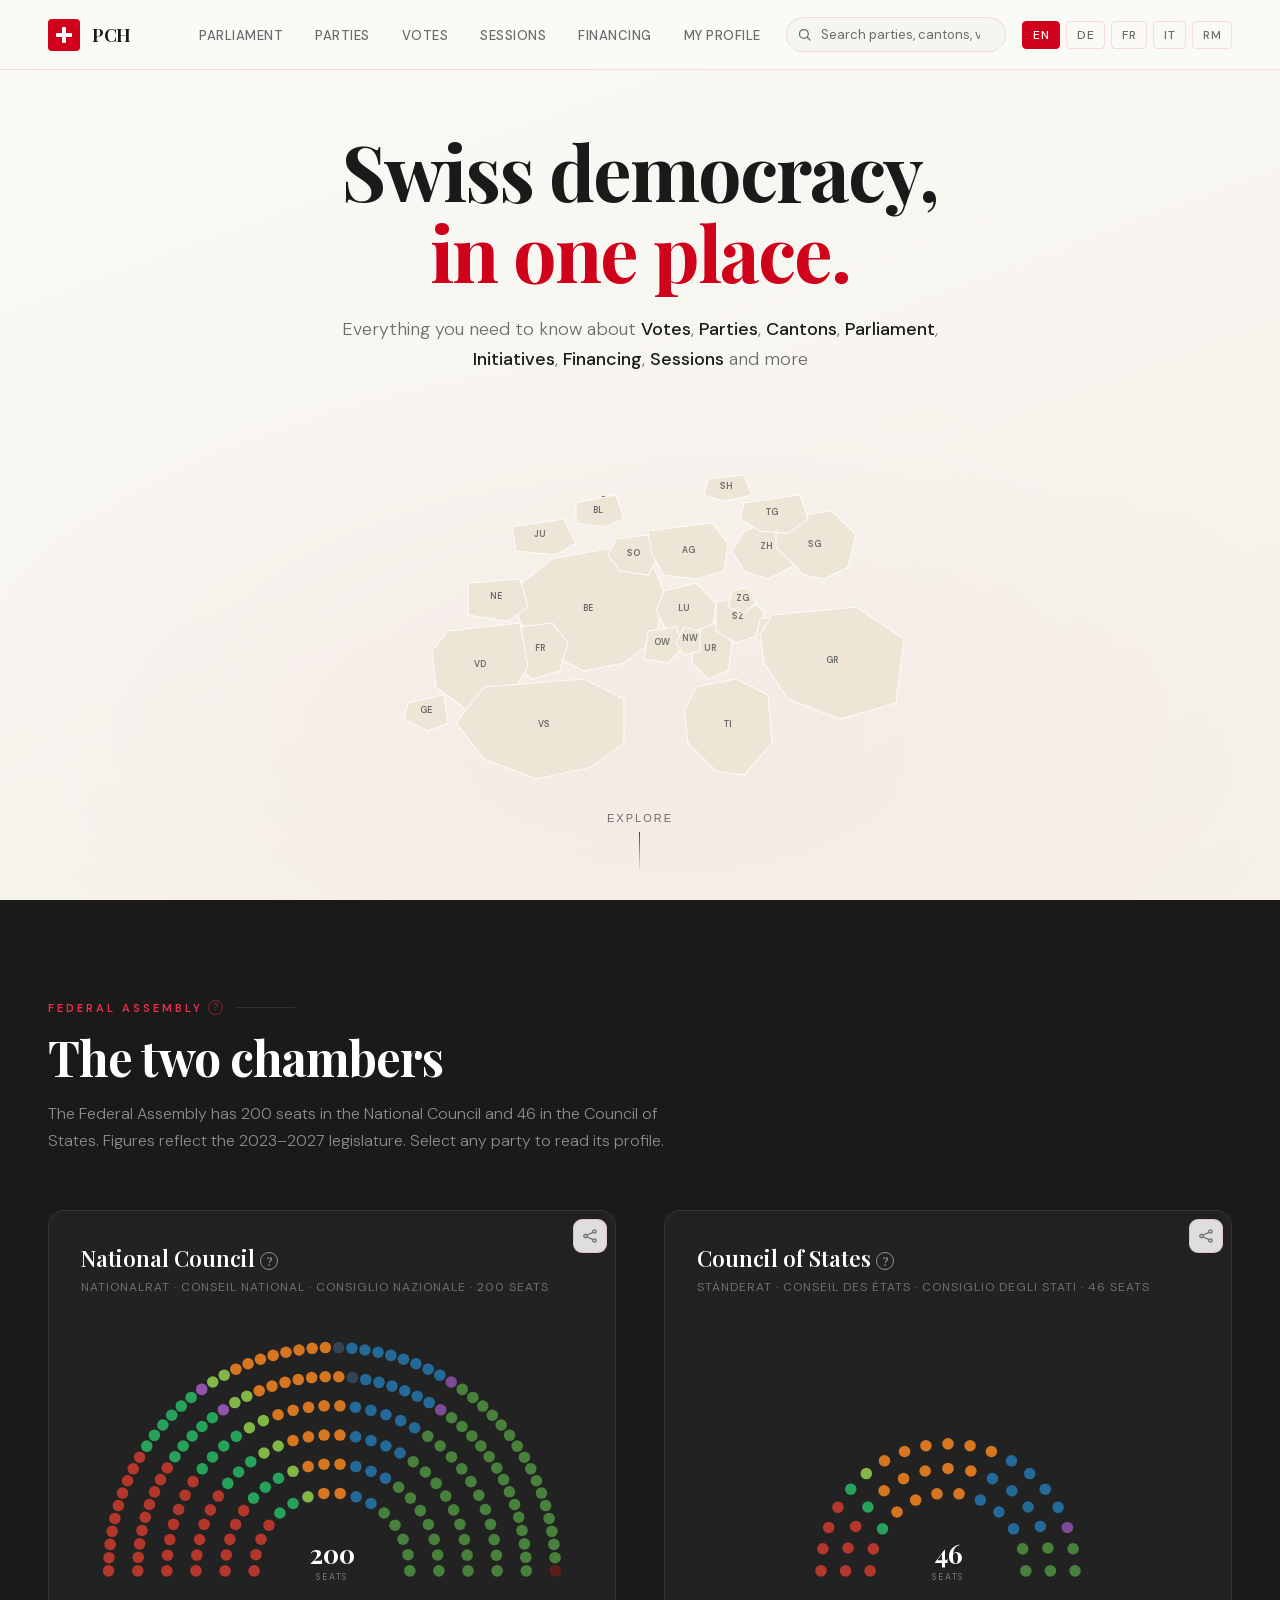
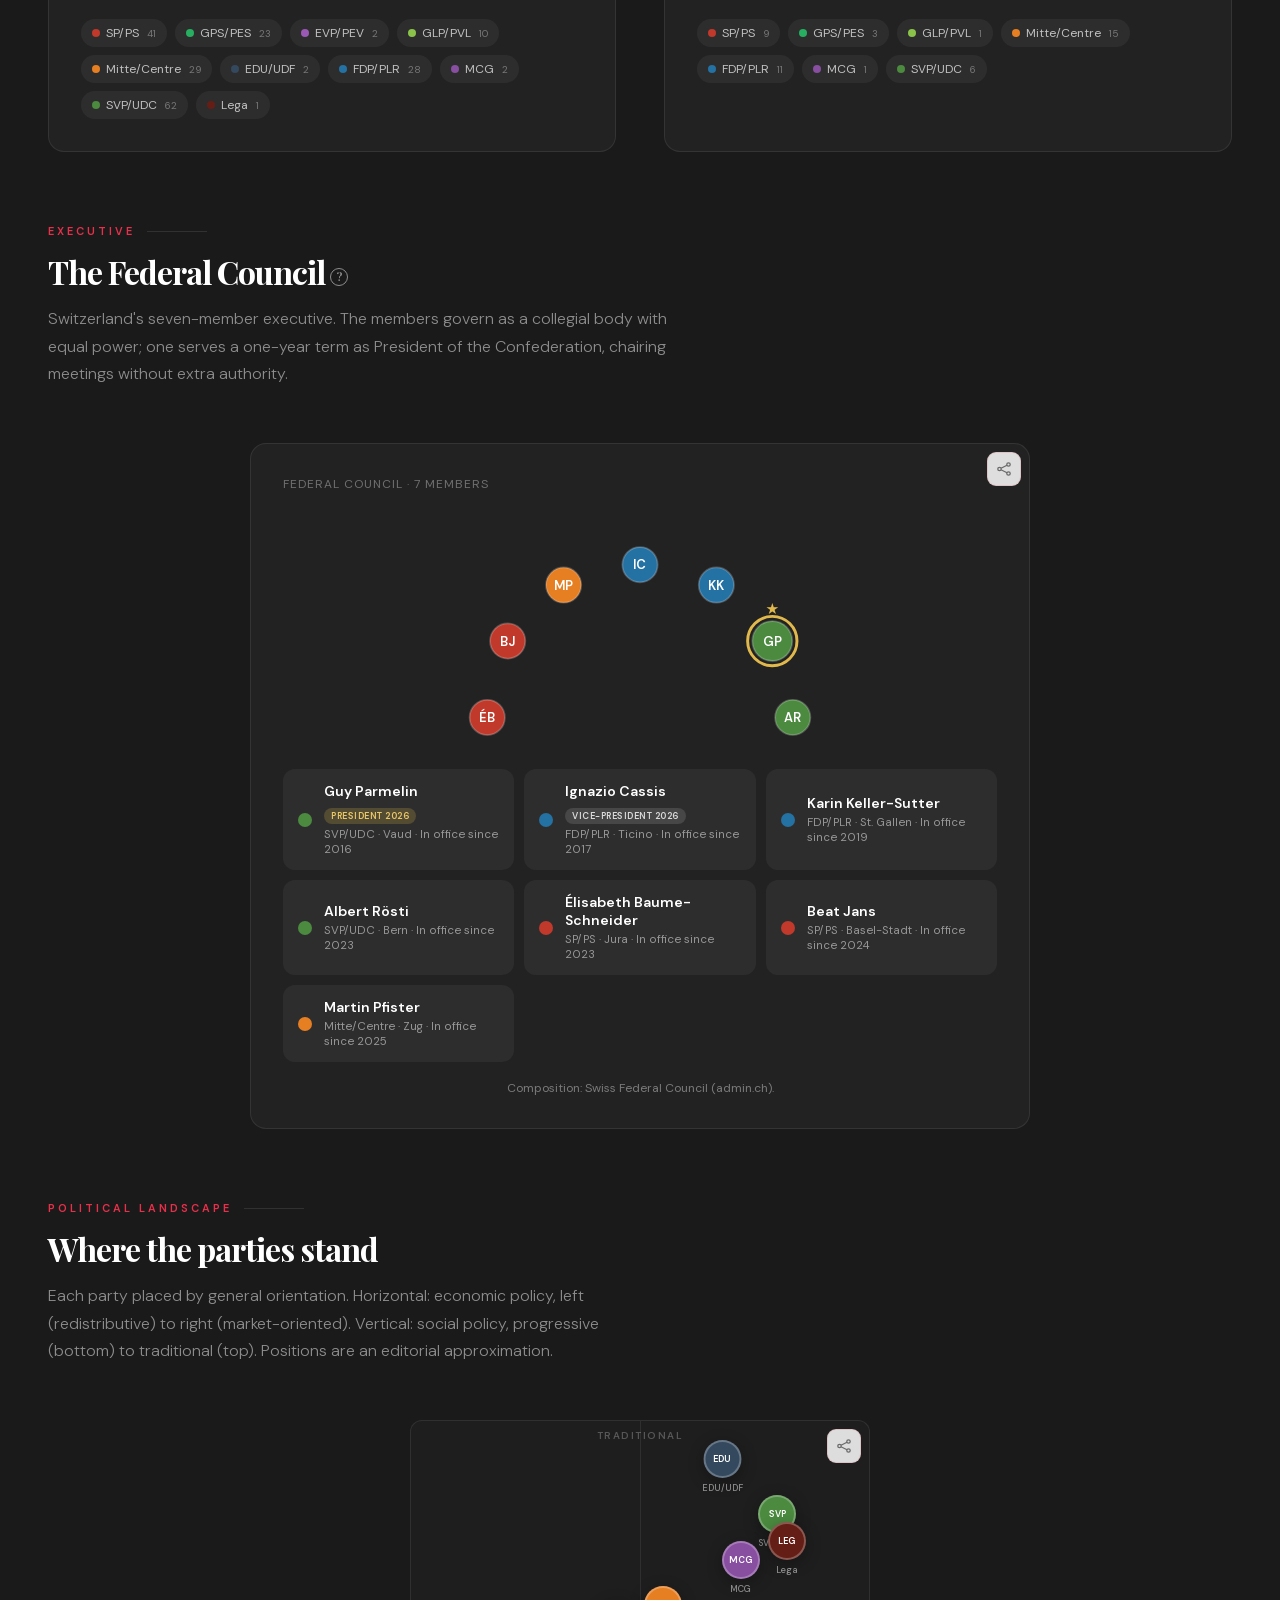
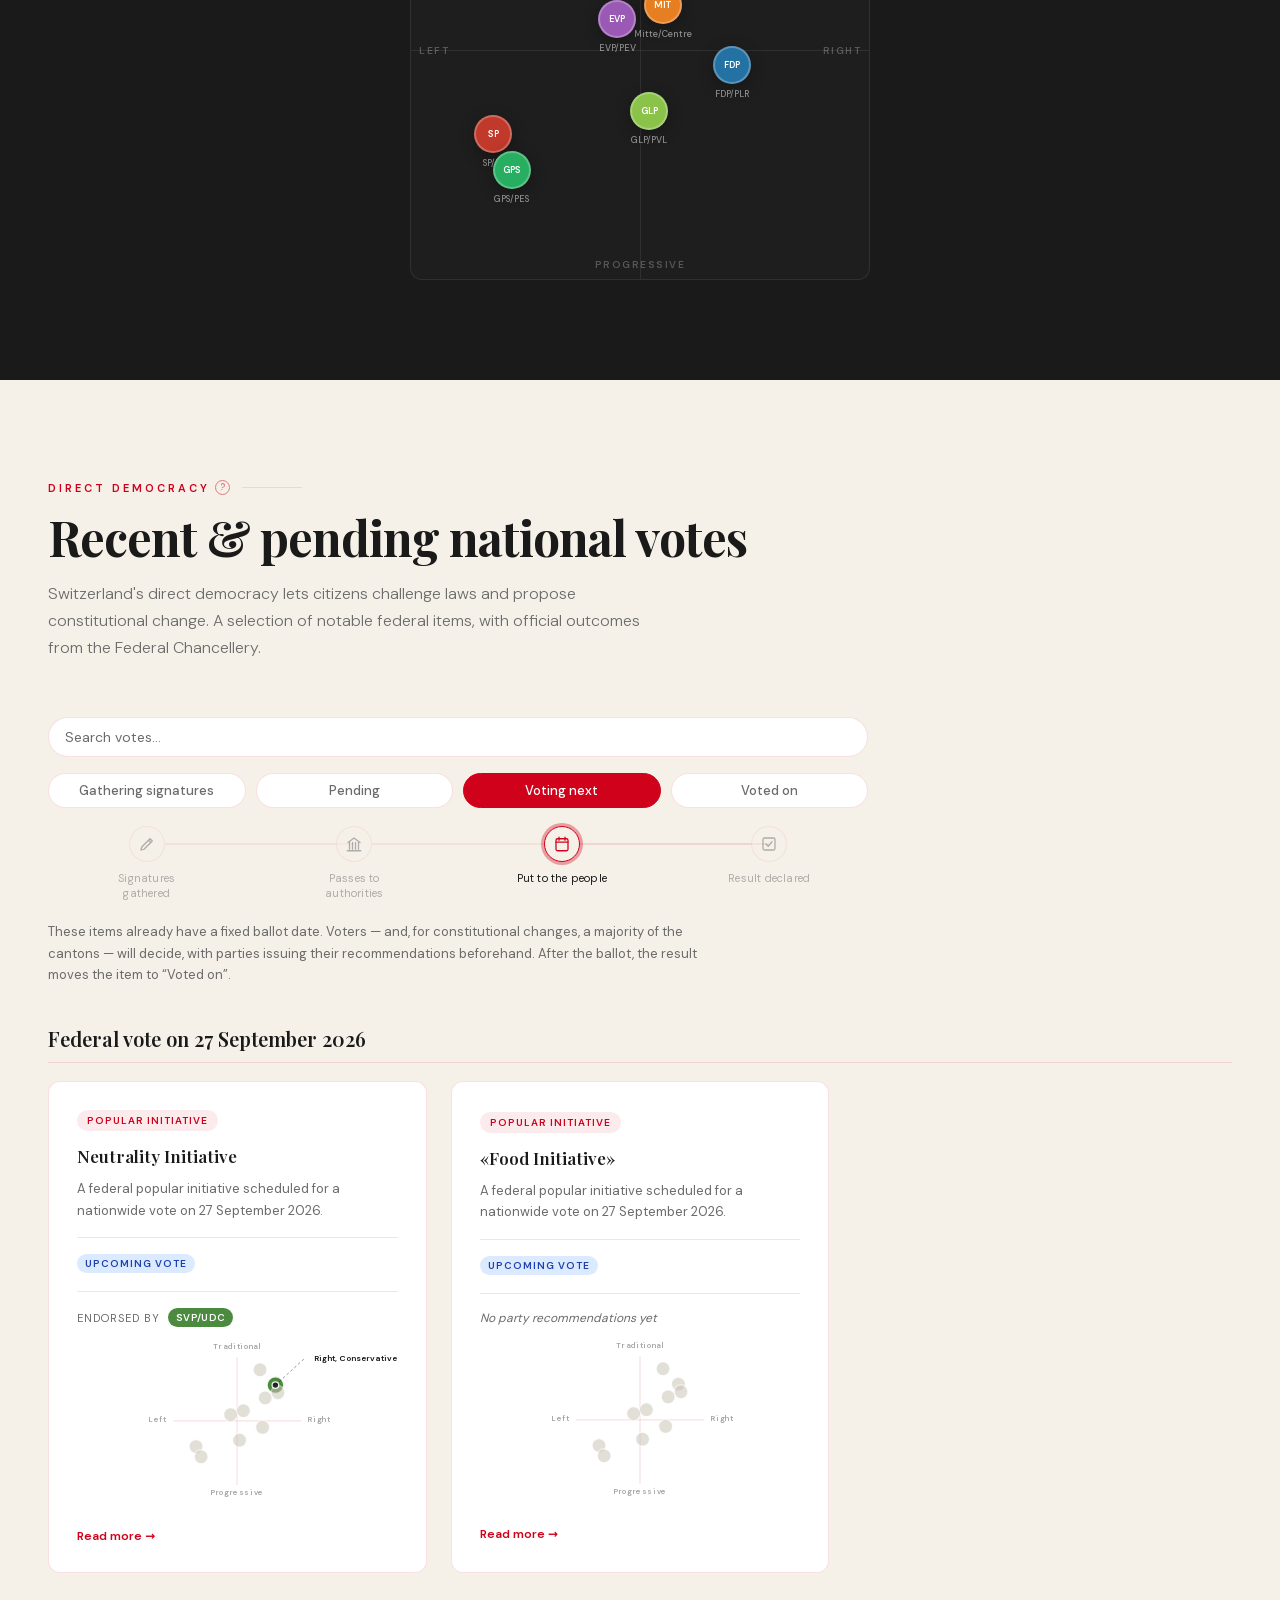
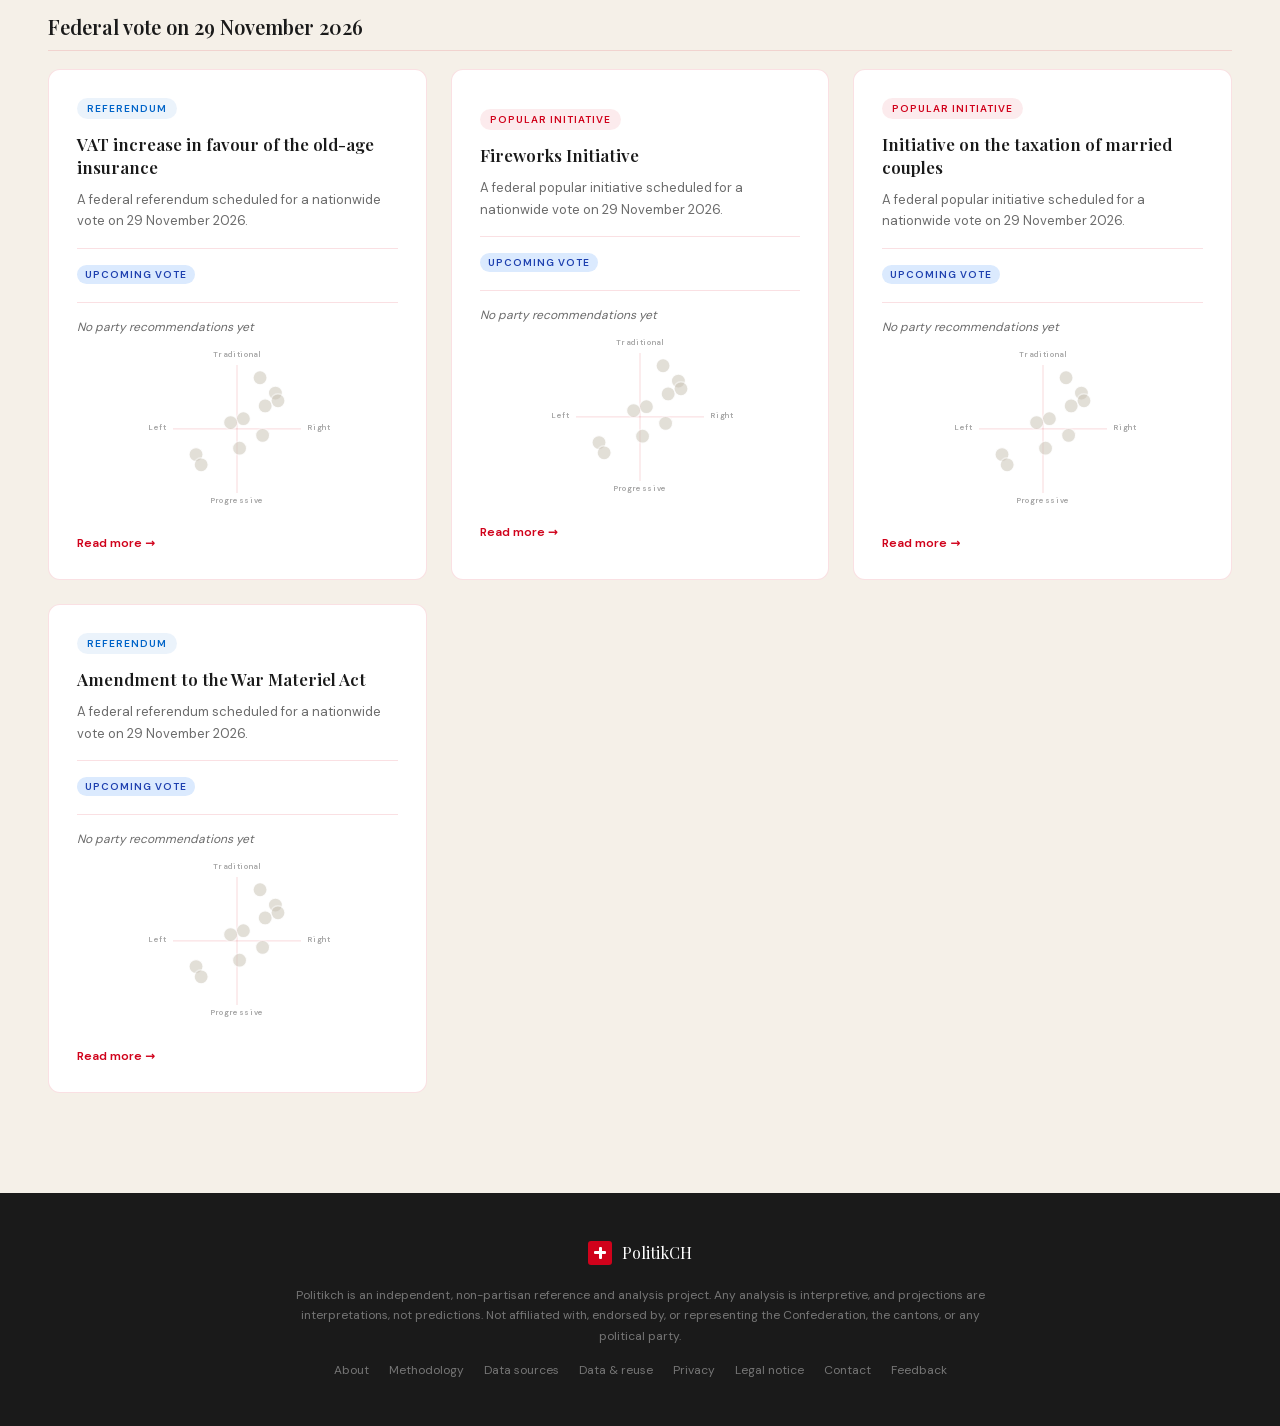
==== index.html @ 1dd78eca "Implement the licensing split: open data, protected website - LICENSE: the website (code, design, in" ====
<!DOCTYPE html>
<html lang="en">
<head>
  <meta charset="UTF-8">
  <meta name="viewport" content="width=device-width, initial-scale=1.0">
  <title>Politikch — Swiss democracy, in one place</title>
  <meta name="description" content="An independent reference for Swiss democracy: parliament, parties, cantons and popular votes, in five languages.">
  <meta name="color-scheme" content="light">
  <meta name="referrer" content="strict-origin-when-cross-origin">
  <!-- Everything is served from this origin (no third-party scripts, fonts or
       trackers), so a strict same-origin policy holds. The one extra connection
       is the site's own anonymous statistics service (js/config.js ANALYTICS_API). -->
  <meta http-equiv="Content-Security-Policy" content="default-src 'self'; script-src 'self'; style-src 'self' 'unsafe-inline'; img-src 'self' data:; font-src 'self'; connect-src 'self' https://politikch-analytics.soft-hill-f9fb.workers.dev; base-uri 'self'; form-action 'none'; object-src 'none'">

  <!-- Open Graph -->
  <meta property="og:title" content="Politikch — Swiss democracy, in one place">
  <meta property="og:description" content="Parliament, parties, cantons and popular votes across every level of Swiss democracy.">
  <meta property="og:type" content="website">

  <!-- Self-hosted fonts — no request to Google, no visitor IP leaves this origin. -->
  <link rel="stylesheet" href="css/fonts.css">
  <link rel="stylesheet" href="css/styles.css?v=20260924d">

</head>
<body>
  <a class="skip-link" href="#main">Skip to content</a>

  <!-- NAV -->
  <nav id="navbar">
    <button class="nav-logo" data-home aria-label="PolitikCH home">
      <span class="nav-logo-cross" aria-hidden="true"></span>
      <span class="nav-logo-text" aria-hidden="true"><span class="nav-logo-p">P</span><span class="nav-logo-mid"><span class="nav-logo-mid-in">olitik</span></span><span class="nav-logo-ch">CH</span></span>
    </button>
    <ul class="nav-links">
      <li><button data-scroll="parliament" data-i18n="nav.parliament">Parliament</button></li>
      <li><button data-scroll="parties" data-i18n="nav.parties">Parties</button></li>
      <li><button data-scroll="initiatives" data-i18n="nav.initiatives">Votes</button></li>
      <li><button data-nav="sessions" data-i18n="nav.sessions">Sessions</button></li>
      <li><button data-nav="financing" data-i18n="nav.financing">Financing</button></li>
      <li><button data-nav="profile" data-i18n="nav.profile">My profile</button></li>
    </ul>
    <div class="nav-right">
      <div class="nav-search">
        <svg class="nav-search-icon" viewBox="0 0 24 24" aria-hidden="true"><circle cx="11" cy="11" r="7" fill="none" stroke="currentColor" stroke-width="2"/><line x1="16.5" y1="16.5" x2="21" y2="21" stroke="currentColor" stroke-width="2" stroke-linecap="round"/></svg>
        <input type="search" id="site-search" class="nav-search-input" autocomplete="off" role="combobox" aria-expanded="false" aria-controls="search-results" aria-autocomplete="list" data-i18n-ph="search.placeholder" data-i18n-aria="search.label" placeholder="Search…" aria-label="Search">
        <div class="search-results" id="search-results" role="listbox" aria-label="Search results" hidden></div>
      </div>
      <div class="nav-lang" role="group" aria-label="Language">
        <button class="lang-btn active" data-lang="en" aria-pressed="true">EN</button>
        <button class="lang-btn" data-lang="de" aria-pressed="false">DE</button>
        <button class="lang-btn" data-lang="fr" aria-pressed="false">FR</button>
        <button class="lang-btn" data-lang="it" aria-pressed="false">IT</button>
        <button class="lang-btn" data-lang="rm" aria-pressed="false">RM</button>
      </div>
      <button class="nav-toggle" id="nav-toggle" aria-label="Menu" aria-expanded="false">
        <span></span><span></span><span></span>
      </button>
    </div>
  </nav>

  <div class="map-tooltip" id="map-tooltip" role="status" aria-live="polite"></div>

  <div id="load-error" style="display:none;position:fixed;inset:0;z-index:3000;background:var(--white);display:none;align-items:center;justify-content:center;text-align:center;padding:24px">
    <div>
      <h1 style="font-family:'Playfair Display',serif;margin-bottom:12px">Couldn't load the data</h1>
      <p style="color:var(--mid)">This site needs to be served over HTTP. If you opened the file directly, run a local server (for example <code>python3 -m http.server</code>) and reload.</p>
    </div>
  </div>

  <main id="main">
    <!-- HOME -->
    <div id="home-content">

      <!-- HERO -->
      <section id="hero">
        <div class="hero-text">
          <h1 class="hero-title" data-i18n="hero.title">Swiss democracy,<br><span>in one place.</span></h1>
          <!-- Each topic works exactly like its top-bar item (same data-scroll /
               data-nav handlers). The words around the list are separate strings
               because their position differs by language (e.g. German wraps the
               list: "Alles, was Sie über … und mehr wissen müssen"). -->
          <p class="hero-subtitle">
            <span data-i18n="hero.sub.before">Everything you need to know about</span>
            <button type="button" class="hero-link" data-scroll="initiatives" data-i18n="nav.initiatives">Votes</button>,
            <button type="button" class="hero-link" data-scroll="parties" data-i18n="nav.parties">Parties</button>,
            <button type="button" class="hero-link" data-scroll="cantons-map" data-i18n="nav.cantons">Cantons</button>,
            <button type="button" class="hero-link" data-scroll="parliament" data-i18n="nav.parliament">Parliament</button>,
            <button type="button" class="hero-link" data-scroll="initiatives" data-vote-tab="collecting" data-i18n="hero.sub.initiatives">Initiatives</button>,
            <button type="button" class="hero-link" data-nav="financing" data-i18n="nav.financing">Financing</button>,
            <button type="button" class="hero-link" data-nav="sessions" data-i18n="nav.sessions">Sessions</button>
            <span data-i18n="hero.sub.after">and more</span>
          </p>
        </div>

        <div class="map-container" id="cantons-map">
          <svg id="swiss-map" viewBox="0 0 900 500" xmlns="http://www.w3.org/2000/svg" role="group" aria-label="Map of Swiss cantons"></svg>
        </div>

        <button class="hero-scroll-hint" data-scroll="parliament" aria-label="Scroll to parliament">
          <span data-i18n="hero.scroll">Explore</span>
          <span class="scroll-line" aria-hidden="true"></span>
        </button>
      </section>

      <!-- PARLIAMENT -->
      <section id="parliament">
        <div class="section-inner">
          <p class="section-label reveal"><span class="label-help"><span data-i18n="parl.label">Federal Assembly</span><button type="button" class="term-help" data-term="federalAssembly" aria-label="Definition">?</button></span></p>
          <h2 class="section-title reveal reveal-delay-1" data-i18n="parl.title">The two chambers</h2>
          <p class="section-desc reveal reveal-delay-2" data-i18n="parl.desc">The Federal Assembly has 200 seats in the National Council and 46 in the Council of States.</p>

          <div class="chambers reveal reveal-delay-3">
            <div class="chamber-card">
              <div class="chamber-name"><span data-i18n="parl.nc">National Council</span><button type="button" class="term-help" data-term="nationalCouncil" aria-label="Definition">?</button></div>
              <div class="chamber-sub" data-i18n="parl.ncsub">Nationalrat · 200 seats</div>
              <div class="hemicycle" id="nc-hemicycle"></div>
              <div class="party-legend" id="nc-legend"></div>
            </div>
            <div class="chamber-card">
              <div class="chamber-name"><span data-i18n="parl.cs">Council of States</span><button type="button" class="term-help" data-term="councilOfStates" aria-label="Definition">?</button></div>
              <div class="chamber-sub" data-i18n="parl.cssub">Ständerat · 46 seats</div>
              <div class="hemicycle" id="cs-hemicycle"></div>
              <div class="party-legend" id="cs-legend"></div>
            </div>
          </div>

          <div class="council-block reveal">
            <p class="section-label" data-i18n="council.label">Executive</p>
            <h3 class="section-title council-heading"><span data-i18n="council.title">The Federal Council</span><button type="button" class="term-help" data-term="federalCouncil" aria-label="Definition">?</button></h3>
            <p class="section-desc" data-i18n="council.desc">Switzerland's seven-member executive.</p>
            <div class="council-card">
              <div class="chamber-sub" data-i18n="council.sub">Federal Council · 7 members</div>
              <div class="federal-council" id="federal-council"></div>
              <div class="council-members" id="council-members"></div>
              <p class="council-source" data-i18n="council.source">Composition: Swiss Federal Council (admin.ch).</p>
            </div>
          </div>

          <div class="spectrum-section reveal" id="parties">
            <p class="section-label" style="color:var(--red-light)" data-i18n="spec.label">Political landscape</p>
            <h3 class="section-title" style="color:#fff;font-size:32px" data-i18n="spec.title">Where the parties stand</h3>
            <p class="section-desc" data-i18n="spec.desc">Each party placed by general orientation.</p>
            <div class="spectrum-flex">
              <div class="spectrum-chart">
                <div class="spectrum-chart-inner" id="spectrum-chart">
                  <div class="spectrum-axis-h"></div>
                  <div class="spectrum-axis-v"></div>
                  <span class="axis-label" style="left:8px;top:50%;transform:translateY(-50%)" data-i18n="spec.axisLeft">Left</span>
                  <span class="axis-label" style="right:8px;top:50%;transform:translateY(-50%)" data-i18n="spec.axisRight">Right</span>
                  <span class="axis-label" style="top:8px;left:50%;transform:translateX(-50%)" data-i18n="spec.axisTop">Traditional</span>
                  <span class="axis-label" style="bottom:8px;left:50%;transform:translateX(-50%)" data-i18n="spec.axisBottom">Progressive</span>
                </div>
              </div>
            </div>
          </div>
        </div>
      </section>

      <!-- INITIATIVES -->
      <section id="initiatives">
        <div class="section-inner">
          <p class="section-label reveal"><span class="label-help"><span data-i18n="init.label">Direct democracy</span><button type="button" class="term-help" data-term="directDemocracy" aria-label="Definition">?</button></span></p>
          <h2 class="section-title reveal reveal-delay-1" data-i18n="init.title">Recent & pending national votes</h2>
          <p class="section-desc reveal reveal-delay-2" data-i18n="init.desc">Switzerland's direct democracy lets citizens challenge laws and propose constitutional change.</p>

          <div class="init-controls reveal reveal-delay-2">
            <div class="init-search-row">
              <input class="init-search" id="init-search" type="search" data-i18n-ph="init.search" placeholder="Search votes…" aria-label="Search votes">
            </div>
            <div class="init-filters" role="tablist" aria-label="Vote stage">
              <button class="filter-btn" role="tab" data-tab="collecting" aria-selected="false" data-i18n="init.tabCollecting">Gathering signatures</button>
              <button class="filter-btn" role="tab" data-tab="pending" aria-selected="false" data-i18n="init.tabPending">Pending</button>
              <button class="filter-btn active" role="tab" data-tab="upcoming" aria-selected="true" data-i18n="init.tabUpcoming">Voting next</button>
              <button class="filter-btn" role="tab" data-tab="decided" aria-selected="false" data-i18n="init.tabVoted">Voted on</button>
            </div>
            <ol class="vote-process" id="vote-process" aria-hidden="true">
              <li class="vote-process-step" data-stage="collecting">
                <span class="vps-icon"><svg class="icon" viewBox="0 0 24 24" aria-hidden="true" fill="none" stroke="currentColor" stroke-width="1.7" stroke-linecap="round" stroke-linejoin="round"><path d="M4 20l4-1L19 8l-3-3L5 16z"/><path d="M14 7l3 3"/></svg></span><span class="vps-label" data-i18n="process.collecting">Signatures gathered</span>
              </li>
              <li class="vote-process-step" data-stage="pending">
                <span class="vps-icon"><svg class="icon" viewBox="0 0 24 24" aria-hidden="true" fill="none" stroke="currentColor" stroke-width="1.7" stroke-linecap="round" stroke-linejoin="round"><path d="M3 21h18"/><path d="M4 10l8-6 8 6"/><path d="M6 10v9M10 10v9M14 10v9M18 10v9"/></svg></span><span class="vps-label" data-i18n="process.pending">Passes to authorities</span>
              </li>
              <li class="vote-process-step" data-stage="upcoming">
                <span class="vps-icon"><svg class="icon" viewBox="0 0 24 24" aria-hidden="true" fill="none" stroke="currentColor" stroke-width="1.7" stroke-linecap="round" stroke-linejoin="round"><rect x="4" y="5" width="16" height="16" rx="2"/><path d="M4 9.5h16M8 3v4M16 3v4"/></svg></span><span class="vps-label" data-i18n="process.upcoming">Put to the people</span>
              </li>
              <li class="vote-process-step" data-stage="decided">
                <span class="vps-icon"><svg class="icon" viewBox="0 0 24 24" aria-hidden="true" fill="none" stroke="currentColor" stroke-width="1.7" stroke-linecap="round" stroke-linejoin="round"><rect x="4" y="4" width="16" height="16" rx="2"/><path d="M8 12l3 3 5-6"/></svg></span><span class="vps-label" data-i18n="process.decided">Result declared</span>
              </li>
            </ol>
            <p class="vote-process-desc" id="vote-process-desc"></p>
          </div>

          <div class="votes-list reveal reveal-delay-3" id="initiatives-grid"></div>
        </div>
      </section>

    </div>

    <!-- CANTON PAGE -->
    <div id="canton-page" class="subpage">
      <div class="canton-hero">
        <div class="subpage-inner">
          <button class="back-btn" data-back="" data-i18n="nav.back">Back</button>
          <div class="canton-emblem" id="canton-emblem" aria-hidden="true"></div>
          <h1 class="canton-title" id="canton-title"></h1>
          <p class="canton-capital" id="canton-capital"></p>
          <div class="canton-stats" id="canton-stats"></div>
        </div>
      </div>
      <div class="canton-content" id="canton-content"></div>
    </div>

    <!-- PARTY PAGE -->
    <div id="party-page" class="subpage">
      <div class="party-hero" id="party-hero">
        <div class="subpage-inner">
          <button class="back-btn dark" data-back="" data-i18n="nav.back">Back</button>
          <div id="party-abbr-badge" class="party-abbr"></div>
          <h1 class="party-name-large" id="party-name-large"></h1>
          <p class="party-desc-large" id="party-desc-large"></p>
          <h3 class="canton-section-title" data-i18n="party.positionsTitle">Key positions</h3>
          <p class="party-positions-desc" data-i18n="party.positionsDesc">Bar length shows how central each issue is to the party's platform, based on published manifestos and voting records.</p>
          <div class="party-positions-grid" id="party-positions"></div>
        </div>
      </div>
      <div class="party-extra" id="party-extra"></div>
    </div>

    <!-- INITIATIVE PAGE -->
    <div id="initiative-page" class="subpage">
      <div class="canton-hero">
        <div class="subpage-inner">
          <button class="back-btn" data-back="" data-i18n="nav.back">Back</button>
          <div id="initiative-type-badge"></div>
          <h1 class="canton-title" id="initiative-title"></h1>
          <div id="initiative-badge-line" class="init-hero-badge"></div>
          <p class="canton-capital" id="initiative-date"></p>
        </div>
      </div>
      <div class="canton-content" id="initiative-content"></div>
    </div>

    <!-- SESSIONS LIST PAGE -->
    <div id="sessions-page" class="subpage">
      <div class="canton-hero session-hero">
        <div class="subpage-inner">
          <button class="back-btn" data-back="" data-i18n="nav.back">Back</button>
          <div class="session-emblem" aria-hidden="true"></div>
          <h1 class="canton-title" data-i18n="session.title">Sessions of the Federal Assembly</h1>
          <p class="canton-capital" data-i18n="session.label">Parliamentary sessions</p>
        </div>
      </div>
      <div class="canton-content">
        <div id="sessions-page-intro"></div>
        <h3 class="canton-section-title" style="margin-top:44px" data-i18n="nav.sessions">Sessions</h3>
        <div class="sessions-years" id="sessions-page-grid" aria-live="polite"></div>
      </div>
    </div>

    <!-- SESSION DETAIL PAGE -->
    <div id="session-page" class="subpage">
      <div class="canton-hero session-hero">
        <div class="subpage-inner">
          <button class="back-btn" data-back="sessions" data-i18n="nav.back">Back</button>
          <div class="session-emblem" id="session-emblem" aria-hidden="true"></div>
          <h1 class="canton-title" id="session-title"></h1>
          <p class="canton-capital" id="session-dates"></p>
        </div>
      </div>
      <div class="canton-content" id="session-content"></div>
    </div>

    <!-- VOTES PAGE (search all final votes) -->
    <div id="votes-page" class="subpage">
      <div class="canton-hero session-hero">
        <div class="subpage-inner">
          <button class="back-btn" data-back="sessions" data-i18n="nav.back">Back</button>
          <div class="session-emblem" aria-hidden="true"></div>
          <h1 class="canton-title" data-i18n="votes.title">Search final votes</h1>
          <p class="canton-capital" data-i18n="votes.nav">Search votes</p>
        </div>
      </div>
      <div class="canton-content">
        <div id="votes-page-intro"></div>
        <div id="votes-page-region"></div>
      </div>
    </div>

    <!-- FINANCING (#/financing overview, #/financing/votes every vote) -->
    <div id="financing-page" class="subpage">
      <div class="canton-hero session-hero">
        <div class="subpage-inner">
          <button class="back-btn" data-back="" data-i18n="nav.back">Back</button>
          <h1 class="canton-title" id="financing-title"></h1>
          <p class="canton-capital" id="financing-sub"></p>
        </div>
      </div>
      <div class="canton-content" id="financing-content"></div>
    </div>

    <!-- INFO / LEGAL PAGES (about, methodology, data sources, privacy, legal notice, contact) -->
    <div id="info-page" class="subpage">
      <div class="canton-hero session-hero">
        <div class="subpage-inner">
          <button class="back-btn" data-back="" data-i18n="nav.back">Back</button>
          <h1 class="canton-title" id="info-title"></h1>
        </div>
      </div>
      <div class="canton-content">
        <div class="info-prose" id="info-content"></div>
        <div class="info-nav" id="info-nav" role="navigation" aria-label="More pages"></div>
      </div>
    </div>

    <!-- DONOR PAGE (organisation profile: description + where its money went) -->
    <div id="donor-page" class="subpage">
      <div class="canton-hero session-hero">
        <div class="subpage-inner">
          <button class="back-btn" data-back="" data-i18n="nav.back">Back</button>
          <h1 class="canton-title" id="donor-title"></h1>
          <p class="canton-capital" id="donor-sub"></p>
        </div>
      </div>
      <div class="canton-content" id="donor-content"></div>
    </div>

    <!-- MY PROFILE (#/profile) — on-device voting stats & alignment -->
    <div id="profile-page" class="subpage">
      <div class="canton-hero session-hero">
        <div class="subpage-inner">
          <button class="back-btn" data-back="" data-i18n="nav.back">Back</button>
          <h1 class="canton-title" id="profile-title"></h1>
          <p class="canton-capital" id="profile-sub"></p>
        </div>
      </div>
      <div class="canton-content"><div id="profile-content"></div></div>
    </div>

    <!-- PRIVACY POLICY (#/privacy) -->
    <div id="privacy-page" class="subpage">
      <div class="canton-hero session-hero">
        <div class="subpage-inner">
          <button class="back-btn" data-back="" data-i18n="nav.back">Back</button>
          <h1 class="canton-title" id="privacy-title"></h1>
          <p class="canton-capital" id="privacy-effective"></p>
        </div>
      </div>
      <div class="canton-content"><div class="info-prose" id="privacy-content"></div></div>
    </div>

    <!-- ABOUT / MISSION (#/about) -->
    <div id="about-page" class="subpage">
      <div class="canton-hero session-hero">
        <div class="subpage-inner">
          <button class="back-btn" data-back="" data-i18n="nav.back">Back</button>
          <h1 class="canton-title" id="about-title"></h1>
        </div>
      </div>
      <div class="canton-content"><div class="info-prose" id="about-content"></div></div>
    </div>

    <!-- SUBSCRIBE / COMING SOON (#/subscribe) -->
    <div id="subscribe-page" class="subpage">
      <div class="canton-hero session-hero">
        <div class="subpage-inner">
          <button class="back-btn" data-back="" data-i18n="nav.back">Back</button>
          <h1 class="canton-title" id="subscribe-title"></h1>
        </div>
      </div>
      <div class="canton-content"><div class="info-prose" id="subscribe-content"></div></div>
    </div>
  </main>

  <!-- SITE-WIDE FOOTER -->
  <footer>
    <div class="footer-logo">
      <span class="footer-cross" aria-hidden="true"></span>
      <span class="footer-name">PolitikCH</span>
    </div>
    <p class="footer-disclaimer" data-i18n="footer.disclaimer">An independent civic reference.</p>

    <!-- A <div>, not <nav>: the site's bare `nav {}` rule is the fixed top bar,
         so a <nav> here would inherit those styles and cover the header. -->
    <div class="footer-links" role="navigation" aria-label="Footer">
      <a href="#/about" data-i18n="footer.about">About</a>
      <a href="#/subscribe" data-i18n="footer.subscribe" data-paid-product hidden>Subscribe</a>
      <a href="#/page/methodology" data-i18n="footer.method">Methodology</a>
      <a href="#/page/sources" data-i18n="footer.sources">Data sources</a>
      <a href="#/page/reuse" data-i18n="footer.reuse">Data &amp; reuse</a>
      <a href="#/privacy" data-i18n="footer.privacy">Privacy</a>
      <a href="#/page/legal" data-i18n="footer.legal">Legal notice</a>
      <a href="#/page/contact" data-i18n="footer.contact">Contact</a>
      <a href="#/page/feedback" data-i18n="footer.feedback">Feedback</a>
    </div>
  </footer>

  <script type="module" src="js/app.js?v=20260924d"></script>
</body>
</html>
---- css/fonts.css ----
/* Self-hosted fonts (Playfair Display, DM Sans) — served from this origin so
   no visitor data is sent to Google. Generated from the Google Fonts css2 API
   (SIL Open Font License 1.1). Latin + Latin-Extended subsets only. */
@font-face {
  font-family: 'DM Sans';
  font-style: normal;
  font-weight: 300;
  font-display: swap;
  src: url(../fonts/dmsans-300-latin-ext.woff2) format('woff2');
  unicode-range: U+0100-02BA, U+02BD-02C5, U+02C7-02CC, U+02CE-02D7, U+02DD-02FF, U+0304, U+0308, U+0329, U+1D00-1DBF, U+1E00-1E9F, U+1EF2-1EFF, U+2020, U+20A0-20AB, U+20AD-20C0, U+2113, U+2C60-2C7F, U+A720-A7FF;
}
@font-face {
  font-family: 'DM Sans';
  font-style: normal;
  font-weight: 300;
  font-display: swap;
  src: url(../fonts/dmsans-300-latin.woff2) format('woff2');
  unicode-range: U+0000-00FF, U+0131, U+0152-0153, U+02BB-02BC, U+02C6, U+02DA, U+02DC, U+0304, U+0308, U+0329, U+2000-206F, U+20AC, U+2122, U+2191, U+2193, U+2212, U+2215, U+FEFF, U+FFFD;
}
@font-face {
  font-family: 'DM Sans';
  font-style: normal;
  font-weight: 400;
  font-display: swap;
  src: url(../fonts/dmsans-400-latin-ext.woff2) format('woff2');
  unicode-range: U+0100-02BA, U+02BD-02C5, U+02C7-02CC, U+02CE-02D7, U+02DD-02FF, U+0304, U+0308, U+0329, U+1D00-1DBF, U+1E00-1E9F, U+1EF2-1EFF, U+2020, U+20A0-20AB, U+20AD-20C0, U+2113, U+2C60-2C7F, U+A720-A7FF;
}
@font-face {
  font-family: 'DM Sans';
  font-style: normal;
  font-weight: 400;
  font-display: swap;
  src: url(../fonts/dmsans-400-latin.woff2) format('woff2');
  unicode-range: U+0000-00FF, U+0131, U+0152-0153, U+02BB-02BC, U+02C6, U+02DA, U+02DC, U+0304, U+0308, U+0329, U+2000-206F, U+20AC, U+2122, U+2191, U+2193, U+2212, U+2215, U+FEFF, U+FFFD;
}
@font-face {
  font-family: 'DM Sans';
  font-style: normal;
  font-weight: 500;
  font-display: swap;
  src: url(../fonts/dmsans-500-latin-ext.woff2) format('woff2');
  unicode-range: U+0100-02BA, U+02BD-02C5, U+02C7-02CC, U+02CE-02D7, U+02DD-02FF, U+0304, U+0308, U+0329, U+1D00-1DBF, U+1E00-1E9F, U+1EF2-1EFF, U+2020, U+20A0-20AB, U+20AD-20C0, U+2113, U+2C60-2C7F, U+A720-A7FF;
}
@font-face {
  font-family: 'DM Sans';
  font-style: normal;
  font-weight: 500;
  font-display: swap;
  src: url(../fonts/dmsans-500-latin.woff2) format('woff2');
  unicode-range: U+0000-00FF, U+0131, U+0152-0153, U+02BB-02BC, U+02C6, U+02DA, U+02DC, U+0304, U+0308, U+0329, U+2000-206F, U+20AC, U+2122, U+2191, U+2193, U+2212, U+2215, U+FEFF, U+FFFD;
}
@font-face {
  font-family: 'DM Sans';
  font-style: normal;
  font-weight: 600;
  font-display: swap;
  src: url(../fonts/dmsans-600-latin-ext.woff2) format('woff2');
  unicode-range: U+0100-02BA, U+02BD-02C5, U+02C7-02CC, U+02CE-02D7, U+02DD-02FF, U+0304, U+0308, U+0329, U+1D00-1DBF, U+1E00-1E9F, U+1EF2-1EFF, U+2020, U+20A0-20AB, U+20AD-20C0, U+2113, U+2C60-2C7F, U+A720-A7FF;
}
@font-face {
  font-family: 'DM Sans';
  font-style: normal;
  font-weight: 600;
  font-display: swap;
  src: url(../fonts/dmsans-600-latin.woff2) format('woff2');
  unicode-range: U+0000-00FF, U+0131, U+0152-0153, U+02BB-02BC, U+02C6, U+02DA, U+02DC, U+0304, U+0308, U+0329, U+2000-206F, U+20AC, U+2122, U+2191, U+2193, U+2212, U+2215, U+FEFF, U+FFFD;
}
@font-face {
  font-family: 'Playfair Display';
  font-style: normal;
  font-weight: 400;
  font-display: swap;
  src: url(../fonts/playfair-400-latin-ext.woff2) format('woff2');
  unicode-range: U+0100-02BA, U+02BD-02C5, U+02C7-02CC, U+02CE-02D7, U+02DD-02FF, U+0304, U+0308, U+0329, U+1D00-1DBF, U+1E00-1E9F, U+1EF2-1EFF, U+2020, U+20A0-20AB, U+20AD-20C0, U+2113, U+2C60-2C7F, U+A720-A7FF;
}
@font-face {
  font-family: 'Playfair Display';
  font-style: normal;
  font-weight: 400;
  font-display: swap;
  src: url(../fonts/playfair-400-latin.woff2) format('woff2');
  unicode-range: U+0000-00FF, U+0131, U+0152-0153, U+02BB-02BC, U+02C6, U+02DA, U+02DC, U+0304, U+0308, U+0329, U+2000-206F, U+20AC, U+2122, U+2191, U+2193, U+2212, U+2215, U+FEFF, U+FFFD;
}
@font-face {
  font-family: 'Playfair Display';
  font-style: normal;
  font-weight: 600;
  font-display: swap;
  src: url(../fonts/playfair-600-latin-ext.woff2) format('woff2');
  unicode-range: U+0100-02BA, U+02BD-02C5, U+02C7-02CC, U+02CE-02D7, U+02DD-02FF, U+0304, U+0308, U+0329, U+1D00-1DBF, U+1E00-1E9F, U+1EF2-1EFF, U+2020, U+20A0-20AB, U+20AD-20C0, U+2113, U+2C60-2C7F, U+A720-A7FF;
}
@font-face {
  font-family: 'Playfair Display';
  font-style: normal;
  font-weight: 600;
  font-display: swap;
  src: url(../fonts/playfair-600-latin.woff2) format('woff2');
  unicode-range: U+0000-00FF, U+0131, U+0152-0153, U+02BB-02BC, U+02C6, U+02DA, U+02DC, U+0304, U+0308, U+0329, U+2000-206F, U+20AC, U+2122, U+2191, U+2193, U+2212, U+2215, U+FEFF, U+FFFD;
}
@font-face {
  font-family: 'Playfair Display';
  font-style: normal;
  font-weight: 700;
  font-display: swap;
  src: url(../fonts/playfair-700-latin-ext.woff2) format('woff2');
  unicode-range: U+0100-02BA, U+02BD-02C5, U+02C7-02CC, U+02CE-02D7, U+02DD-02FF, U+0304, U+0308, U+0329, U+1D00-1DBF, U+1E00-1E9F, U+1EF2-1EFF, U+2020, U+20A0-20AB, U+20AD-20C0, U+2113, U+2C60-2C7F, U+A720-A7FF;
}
@font-face {
  font-family: 'Playfair Display';
  font-style: normal;
  font-weight: 700;
  font-display: swap;
  src: url(../fonts/playfair-700-latin.woff2) format('woff2');
  unicode-range: U+0000-00FF, U+0131, U+0152-0153, U+02BB-02BC, U+02C6, U+02DA, U+02DC, U+0304, U+0308, U+0329, U+2000-206F, U+20AC, U+2122, U+2191, U+2193, U+2212, U+2215, U+FEFF, U+FFFD;
}
---- css/styles.css ----
/* ============================================================
   Politikch — stylesheet
   A refined evolution of the original draft: same Swiss-red
   identity and Playfair/DM Sans pairing, with accessibility,
   focus states and reduced-motion support added.
   ============================================================ */

:root {
  --red: #D0021B;
  --red-dark: #9B0014;
  --red-light: #E8304A;
  --white: #FAFAF7;
  --cream: #F5F0E8;
  --cream-dark: #EDE6D6;
  --charcoal: #1A1A1A;
  --mid: #6B6B6B;
  --border: rgba(208, 2, 27, 0.12);
  --shadow: 0 4px 40px rgba(0, 0, 0, 0.08);
  --shadow-hover: 0 12px 60px rgba(208, 2, 27, 0.15);
  --transition: all 0.4s cubic-bezier(0.25, 0.46, 0.45, 0.94);
  --focus: 0 0 0 3px rgba(208, 2, 27, 0.35);
}

* { margin: 0; padding: 0; box-sizing: border-box; }

html { scroll-behavior: smooth; overflow-x: hidden; }

body {
  font-family: 'DM Sans', system-ui, sans-serif;
  background: var(--white);
  color: var(--charcoal);
  overflow-x: hidden;
  /* Belt and braces against sideways panning on phones: nothing may widen the
     page past the screen (which also pushed the fixed menu button off-screen). */
  max-width: 100%;
}
@supports (overflow: clip) { html, body { overflow-x: clip; } }

/* Visible keyboard focus everywhere */
:focus-visible {
  outline: none;
  box-shadow: var(--focus);
  border-radius: 4px;
}

.visually-hidden {
  position: absolute; width: 1px; height: 1px;
  padding: 0; margin: -1px; overflow: hidden;
  clip: rect(0 0 0 0); white-space: nowrap; border: 0;
}

.skip-link {
  position: absolute; left: 12px; top: -60px; z-index: 2000;
  background: var(--red); color: #fff; padding: 10px 18px;
  border-radius: 6px; font-size: 14px; font-weight: 600;
  text-decoration: none; transition: top 0.2s;
}
.skip-link:focus { top: 12px; }

/* ─── NAVIGATION ─── */
nav {
  position: fixed; top: 0; left: 0; right: 0; z-index: 1000;
  display: flex; align-items: center; justify-content: space-between;
  padding: 0 48px; height: 70px;
  background: rgba(250, 250, 247, 0.92);
  backdrop-filter: blur(20px);
  -webkit-backdrop-filter: blur(20px);
  border-bottom: 1px solid var(--border);
  transition: var(--transition);
}
nav.scrolled { height: 60px; box-shadow: 0 2px 30px rgba(0, 0, 0, 0.08); }

.nav-logo {
  display: flex; align-items: center; gap: 12px;
  text-decoration: none; color: var(--charcoal);
  background: none; border: none; cursor: pointer; font: inherit;
}
.nav-logo-cross {
  width: 32px; height: 32px; background: var(--red);
  border-radius: 4px; display: flex; align-items: center;
  justify-content: center; position: relative; transition: var(--transition);
}
.nav-logo-cross::before, .nav-logo-cross::after {
  content: ''; position: absolute; background: #fff; border-radius: 1px;
}
.nav-logo-cross::before { width: 16px; height: 4px; }
.nav-logo-cross::after { width: 4px; height: 16px; }
.nav-logo:hover .nav-logo-cross { transform: rotate(90deg); }
.nav-logo-text {
  font-family: 'Playfair Display', serif;
  font-size: 18px; font-weight: 700; letter-spacing: -0.3px;
  white-space: nowrap; line-height: 1;
  /* Reserve the full "PolitikCH" width so the hover collapse to "PCH" leaves
     empty space on the right instead of shifting the nav items. */
  display: inline-block; width: 82px; text-align: left; overflow: hidden;
}
/* Logo animation: the logo rests folded as "PCH". On hover/focus "olitik" slides
   out from behind the "P" and its width opens, pushing "CH" along — "PCH"
   becomes "PolitikCH". The reserved 82px width above means nothing else moves.
   (These letters have no descenders, so bottom-align == baseline-align.) */
.nav-logo-p, .nav-logo-ch { display: inline-block; vertical-align: bottom; }
.nav-logo-mid {
  display: inline-block; overflow: hidden; vertical-align: bottom;
  max-width: 0; /* opens to the width of "olitik" (2.34em ≈ 42px) on hover */
  transition: max-width 0.5s cubic-bezier(0.65, 0, 0.35, 1);
}
.nav-logo-mid-in {
  display: inline-block; white-space: nowrap;
  transform: translateX(-2.34em); opacity: 0;
  transition: transform 0.5s cubic-bezier(0.65, 0, 0.35, 1), opacity 0.35s ease;
}
.nav-logo:hover .nav-logo-mid,
.nav-logo:focus-visible .nav-logo-mid { max-width: 2.34em; }
.nav-logo:hover .nav-logo-mid-in,
.nav-logo:focus-visible .nav-logo-mid-in { transform: none; opacity: 1; }

@media (prefers-reduced-motion: reduce) {
  .nav-logo-mid, .nav-logo-mid-in { transition: none; }
}


.nav-links { display: flex; gap: 32px; list-style: none; }
.nav-links button {
  background: none; border: none; font: inherit; cursor: pointer;
  color: var(--mid); font-size: 13px; font-weight: 500;
  letter-spacing: 0.5px; text-transform: uppercase; transition: color 0.2s;
}
.nav-links button:hover { color: var(--red); }

.nav-right { display: flex; align-items: center; gap: 16px; }
.nav-lang { display: flex; gap: 6px; }
.lang-btn {
  padding: 5px 10px; border: 1px solid var(--border);
  background: transparent; font-family: inherit; font-size: 12px;
  font-weight: 500; color: var(--mid); cursor: pointer;
  border-radius: 4px; transition: var(--transition); letter-spacing: 0.5px;
}
.lang-btn.active, .lang-btn:hover {
  background: var(--red); color: #fff; border-color: var(--red);
}

.nav-toggle {
  display: none; background: none; border: none; cursor: pointer;
  width: 40px; height: 40px; flex-direction: column; justify-content: center;
  gap: 5px; align-items: center;
}
.nav-toggle span {
  display: block; width: 22px; height: 2px; background: var(--charcoal);
  border-radius: 2px; transition: var(--transition);
}

/* ─── Site search ─── */
.nav-search { position: relative; display: flex; align-items: center; }
.nav-search-icon {
  position: absolute; left: 11px; width: 15px; height: 15px;
  color: var(--mid); pointer-events: none;
}
.nav-search-input {
  width: 220px; max-width: 44vw; padding: 8px 12px 8px 34px;
  border: 1px solid var(--border); border-radius: 20px; background: rgba(0, 0, 0, 0.02);
  font-family: inherit; font-size: 13px; color: var(--charcoal); outline: none;
  transition: border-color 0.15s, background 0.15s;
}
.nav-search-input::placeholder { color: var(--mid); }
.nav-search-input:focus { border-color: var(--red); background: #fff; }
.search-results {
  position: absolute; top: calc(100% + 8px); right: 0;
  width: 360px; max-width: 88vw; max-height: 62vh; overflow-y: auto;
  background: #fff; border: 1px solid var(--border); border-radius: 12px;
  box-shadow: 0 16px 46px rgba(0, 0, 0, 0.16); padding: 6px; z-index: 1200;
}
.search-result {
  display: flex; align-items: center; gap: 10px; width: 100%; text-align: left;
  padding: 8px 10px; border: none; background: none; border-radius: 8px;
  cursor: pointer; font-family: inherit;
}
.search-result:hover, .search-result.active { background: var(--cream); }
.search-type {
  flex: none; font-size: 9.5px; font-weight: 700; letter-spacing: 0.4px;
  text-transform: uppercase; padding: 3px 7px; border-radius: 5px;
  min-width: 66px; text-align: center;
}
.search-type-party  { background: rgba(208, 2, 27, 0.10); color: var(--red); }
.search-type-canton { background: rgba(36, 113, 163, 0.12); color: #2471A3; }
.search-type-vote   { background: rgba(230, 126, 34, 0.16); color: #a85a11; }
.search-type-city   { background: rgba(0, 0, 0, 0.06); color: var(--mid); }
.search-result-main { display: flex; flex-direction: column; min-width: 0; }
.search-result-label {
  font-size: 14px; color: var(--charcoal); font-weight: 600;
  white-space: nowrap; overflow: hidden; text-overflow: ellipsis;
}
.search-result-sub {
  font-size: 11.5px; color: var(--mid);
  white-space: nowrap; overflow: hidden; text-overflow: ellipsis;
}
.search-empty { padding: 14px; text-align: center; color: var(--mid); font-size: 13px; }

/* ─── HERO ─── */
#hero {
  min-height: 100vh;
  background: linear-gradient(160deg, var(--white) 0%, var(--cream) 100%);
  display: flex; flex-direction: column; align-items: center; justify-content: center;
  padding: 90px 24px 40px; position: relative; overflow: hidden;
}
#hero::before {
  content: ''; position: absolute; inset: 0;
  background: radial-gradient(ellipse 80% 60% at 50% 80%, rgba(208, 2, 27, 0.04) 0%, transparent 70%);
  pointer-events: none;
}
.hero-text { text-align: center; margin-bottom: 40px; animation: fadeUp 0.9s ease both; }
.hero-title {
  font-family: 'Playfair Display', serif;
  font-size: clamp(40px, 6vw, 78px); font-weight: 700; line-height: 1.05;
  letter-spacing: -2px; color: var(--charcoal); margin: 0;
}
.hero-title span { color: var(--red); }
.hero-subtitle {
  font-size: clamp(15px, 1.9vw, 18px); font-weight: 300; line-height: 1.7;
  color: var(--mid); max-width: 620px; margin: 22px auto 0;
}
/* Topic links in the subtitle: read as part of the sentence, and behave like
   the top-bar items — same colour change on hover, same click handlers. */
.hero-link {
  background: none; border: none; padding: 0; font: inherit; font-weight: 500;
  color: var(--charcoal); cursor: pointer; transition: color 0.2s;
}
.hero-link:hover, .hero-link:focus-visible { color: var(--red); }
.hero-link:focus-visible { outline: 2px solid var(--red); outline-offset: 2px; border-radius: 2px; }
/* Keep the map clear of the fixed nav when "Cantons" scrolls to it. */
#cantons-map { scroll-margin-top: 90px; }
.hero-scroll-hint {
  position: absolute; bottom: 28px; left: 50%; transform: translateX(-50%);
  display: flex; flex-direction: column; align-items: center; gap: 8px;
  animation: fadeIn 1.5s ease 1s both; cursor: pointer;
  background: none; border: none; color: inherit;
}
.hero-scroll-hint span {
  font-size: 11px; letter-spacing: 2px; text-transform: uppercase; color: var(--mid);
}
.scroll-line {
  width: 1px; height: 40px;
  background: linear-gradient(to bottom, var(--red), transparent);
  animation: scrollPulse 2s ease infinite;
}

/* ─── MAP ─── */
.map-container { width: min(720px, 92vw); animation: fadeUp 1s ease 0.3s both; position: relative; }
.map-hint {
  text-align: center; font-size: 12px; color: var(--mid);
  letter-spacing: 1px; text-transform: uppercase; margin-top: 8px;
}
.map-tooltip {
  position: fixed; z-index: 999; background: var(--charcoal); color: #fff;
  padding: 8px 14px; border-radius: 6px; font-size: 13px; font-weight: 500;
  pointer-events: none; opacity: 0; transition: opacity 0.15s;
  white-space: nowrap; box-shadow: 0 4px 20px rgba(0, 0, 0, 0.2);
}
.map-tooltip::after {
  content: ''; position: absolute; bottom: -5px; left: 50%;
  transform: translateX(-50%); width: 8px; height: 8px;
  background: var(--charcoal); clip-path: polygon(0 0, 100% 0, 50% 100%);
}
#swiss-map path {
  fill: var(--cream-dark); stroke: var(--white); stroke-width: 1.5;
  cursor: pointer; transition: fill 0.25s ease, filter 0.25s ease;
}
#swiss-map path:hover, #swiss-map path:focus-visible {
  fill: var(--red);
  filter: drop-shadow(0 4px 12px rgba(208, 2, 27, 0.3));
  outline: none;
}
#swiss-map path.active { fill: var(--red-dark); }
.map-label {
  font-family: 'DM Sans', sans-serif; font-size: 11px; font-weight: 600;
  fill: var(--mid); pointer-events: none; text-anchor: middle;
}

/* ─── SECTION SHARED ─── */
section { padding: 100px 48px; }
.section-inner { max-width: 1200px; margin: 0 auto; }
.section-label {
  font-size: 11px; font-weight: 600; letter-spacing: 3px;
  text-transform: uppercase; color: var(--red); margin-bottom: 16px;
  display: flex; align-items: center; gap: 12px;
}
.section-label::after {
  content: ''; flex: 1; height: 1px; background: var(--border); max-width: 60px;
}
.section-title {
  font-family: 'Playfair Display', serif;
  font-size: clamp(28px, 4vw, 48px); font-weight: 700;
  letter-spacing: -1px; line-height: 1.1; margin-bottom: 16px;
}
.section-desc {
  font-size: 16px; color: var(--mid); font-weight: 300;
  line-height: 1.7; max-width: 620px; margin-bottom: 56px;
}

/* ─── PARLIAMENT ─── */
#parliament { background: var(--charcoal); color: #fff; }
#parliament .section-label { color: var(--red-light); }
#parliament .section-label::after { background: rgba(255, 255, 255, 0.1); }
#parliament .section-title { color: #fff; }
#parliament .section-desc { color: rgba(255, 255, 255, 0.5); }

.chambers { display: grid; grid-template-columns: minmax(0, 1fr) minmax(0, 1fr); gap: 48px; margin-bottom: 72px; }
.chamber-card {
  background: rgba(255, 255, 255, 0.04);
  border: 1px solid rgba(255, 255, 255, 0.08);
  border-radius: 16px; padding: 32px; transition: var(--transition);
}
.chamber-card:hover { background: rgba(255, 255, 255, 0.06); border-color: rgba(208, 2, 27, 0.3); }
.chamber-name {
  font-family: 'Playfair Display', serif;
  font-size: 22px; font-weight: 600; margin-bottom: 6px; color: #fff;
}
.chamber-sub {
  font-size: 12px; color: rgba(255, 255, 255, 0.35); letter-spacing: 1px;
  text-transform: uppercase; margin-bottom: 28px;
}
.hemicycle { position: relative; width: 100%; padding-bottom: 55%; margin-bottom: 20px; }
.hemicycle svg { position: absolute; inset: 0; width: 100%; height: 100%; }
.hemicycle-total {
  position: absolute; left: 50%; bottom: 6%; transform: translateX(-50%);
  text-align: center;
}
.hemicycle-total .num { font-family: 'Playfair Display', serif; font-size: 26px; font-weight: 700; color: #fff; }
.hemicycle-total .lbl { font-size: 9px; letter-spacing: 1.5px; text-transform: uppercase; color: rgba(255,255,255,0.4); }

.party-legend { display: flex; flex-wrap: wrap; gap: 8px; }
.legend-item {
  display: flex; align-items: center; gap: 6px; padding: 5px 10px;
  border-radius: 20px; background: rgba(255, 255, 255, 0.05); cursor: pointer;
  transition: var(--transition); font-size: 12px; color: rgba(255, 255, 255, 0.7);
  border: 1px solid transparent; font-family: inherit;
}
.legend-item:hover, .legend-item:focus-visible {
  background: rgba(255, 255, 255, 0.1); border-color: rgba(255, 255, 255, 0.15);
  color: #fff; outline: none;
}
.legend-item.dim { opacity: 0.35; }
.legend-dot { width: 8px; height: 8px; border-radius: 50%; flex-shrink: 0; }
/* Seat percentage: collapsed between the abbreviation and the seat count,
   expands into view when the party is highlighted (hover a legend item or a
   matching seat). Negative margin hides the flex gap while collapsed. */
.legend-pct {
  max-width: 0; opacity: 0; overflow: hidden; white-space: nowrap; margin-left: -6px;
  font-size: 10px; color: rgba(255, 255, 255, 0.7); font-variant-numeric: tabular-nums;
  transition: max-width 0.18s ease, opacity 0.15s ease, margin-left 0.18s ease;
}
.legend-item.hl .legend-pct { max-width: 46px; opacity: 1; margin-left: 0; }
/* Chamber cross-highlight (seats <-> legend) */
.chamber-card [data-party] { transition: opacity 0.12s ease; }
.chamber-card.is-dim [data-party]:not(.hl) { opacity: 0.3; }
.chamber-card svg circle.hl { opacity: 1; }
.legend-item.hl {
  background: rgba(255, 255, 255, 0.14); border-color: rgba(255, 255, 255, 0.25); color: #fff;
}

/* ─── Federal Council (7-member executive) ─── */
.council-block { margin-bottom: 40px; }
.council-heading { color: #fff; font-size: 32px; }
.council-card {
  background: rgba(255, 255, 255, 0.04);
  border: 1px solid rgba(255, 255, 255, 0.08);
  border-radius: 16px; padding: 32px; max-width: 780px; margin: 24px auto 0;
}
.federal-council { max-width: 470px; margin: 6px auto 26px; }
.council-arc { display: block; width: 100%; height: auto; overflow: visible; }
.council-seat-circle { stroke: rgba(255, 255, 255, 0.22); stroke-width: 1.5; }
.council-seat-initials { font-size: 11px; font-weight: 700; fill: #fff; pointer-events: none; }
.council-seat:hover .council-seat-circle, .council-seat:focus .council-seat-circle { stroke: #fff; }
.council-seat:focus { outline: none; }
.council-pres-ring { fill: none; stroke: #E0B84C; stroke-width: 2.5; }
.council-star { fill: #E0B84C; font-size: 13px; }
.council-members { display: grid; grid-template-columns: repeat(auto-fit, minmax(min(230px, 100%), 1fr)); gap: 10px; }
.council-member {
  display: flex; align-items: center; gap: 12px; text-align: left;
  padding: 12px 14px; border-radius: 12px; cursor: pointer; font-family: inherit;
  background: rgba(255, 255, 255, 0.05); border: 1px solid transparent; transition: var(--transition);
}
.council-member:hover, .council-member:focus-visible {
  background: rgba(255, 255, 255, 0.1); border-color: rgba(255, 255, 255, 0.15); outline: none;
}
.council-dot { width: 14px; height: 14px; border-radius: 50%; flex: none; }
.council-member-text { display: flex; flex-direction: column; gap: 3px; min-width: 0; }
.council-name { font-size: 14px; font-weight: 700; color: #fff; display: flex; align-items: center; gap: 8px; flex-wrap: wrap; }
.council-meta { font-size: 11.5px; color: rgba(255, 255, 255, 0.5); }
.council-badge {
  font-size: 9px; font-weight: 700; text-transform: uppercase; letter-spacing: 0.5px;
  padding: 2px 7px; border-radius: 20px; background: rgba(255, 255, 255, 0.12);
  color: rgba(255, 255, 255, 0.8); white-space: nowrap;
}
.council-badge-pres { background: rgba(224, 184, 76, 0.22); color: #E9C86A; }
.council-source { font-size: 12px; color: rgba(255, 255, 255, 0.4); margin-top: 18px; text-align: center; }
@media (max-width: 640px) {
  .council-members { grid-template-columns: minmax(0, 1fr); }
}
.legend-seats { font-size: 10px; opacity: 0.5; margin-left: 2px; }

/* Spectrum */
.spectrum-section { margin-top: 72px; }
.spectrum-flex { display: flex; justify-content: center; align-items: center; max-width: 860px; margin: 0 auto; }
.spectrum-chart { position: relative; flex: none; width: min(100%, 460px); aspect-ratio: 1 / 1; }
.spectrum-chart-inner {
  position: absolute; inset: 0; border: 1px solid rgba(255, 255, 255, 0.08);
  border-radius: 12px; background: rgba(255, 255, 255, 0.02); overflow: hidden;
}
.spectrum-axis-h, .spectrum-axis-v { position: absolute; background: rgba(255, 255, 255, 0.08); }
.spectrum-axis-h { left: 0; right: 0; top: 50%; height: 1px; }
.spectrum-axis-v { top: 0; bottom: 0; left: 50%; width: 1px; }
.axis-label {
  position: absolute; font-size: 10px; letter-spacing: 1.5px; text-transform: uppercase;
  color: rgba(255, 255, 255, 0.25); font-weight: 600;
}
.party-dot {
  position: absolute; transform: translate(-50%, -50%);
  display: flex; flex-direction: column; align-items: center; gap: 4px;
  cursor: pointer; transition: transform 0.3s ease; z-index: 2;
  background: none; border: none; font-family: inherit;
}
.party-dot:hover, .party-dot:focus-visible { transform: translate(-50%, -50%) scale(1.18); z-index: 10; outline: none; }
.party-dot-circle {
  width: 38px; height: 38px; border-radius: 50%;
  display: flex; align-items: center; justify-content: center;
  font-size: 9px; font-weight: 700; color: #fff;
  box-shadow: 0 4px 16px rgba(0, 0, 0, 0.3);
  border: 2px solid rgba(255, 255, 255, 0.25); transition: var(--transition);
}
.party-dot:hover .party-dot-circle, .party-dot:focus-visible .party-dot-circle {
  box-shadow: 0 8px 32px rgba(0, 0, 0, 0.4); border-color: #fff;
}
.party-dot-label { font-size: 9px; color: rgba(255, 255, 255, 0.5); white-space: nowrap; font-weight: 500; }

/* ─── INITIATIVES ─── */
#initiatives { background: var(--cream); }
.init-controls { display: flex; flex-direction: column; gap: 16px; margin-bottom: 40px; }
.init-search-row { display: flex; max-width: 820px; }
/* Tabs share a 4-column grid with the process graphic so each tab centres over
   its own stage emoji. */
.init-filters { display: grid; grid-template-columns: repeat(4, 1fr); gap: 10px; max-width: 820px; }
.filter-btn {
  padding: 8px 12px; border: 1px solid var(--border); background: #fff;
  font-family: inherit; font-size: 13px; font-weight: 500; color: var(--mid);
  border-radius: 20px; cursor: pointer; transition: var(--transition);
  text-align: center; width: 100%;
}
/* On the party page the endorsement tabs keep their compact auto width. */
#party-vote-tabs { display: flex; gap: 8px; flex-wrap: wrap; }
#party-vote-tabs .filter-btn { width: auto; }
.filter-btn.active, .filter-btn:hover { background: var(--red); color: #fff; border-color: var(--red); }
.init-search {
  flex: 1; min-width: 200px; padding: 10px 16px; border: 1px solid var(--border);
  border-radius: 20px; background: #fff; font-family: inherit; font-size: 14px;
  color: var(--charcoal);
}
.init-search::placeholder { color: var(--mid); }

/* Process explainer: subtle horizontal stepper under the tabs, blended into
   the cream section background. The tab in view lights up its stage. */
.vote-process {
  list-style: none; display: grid; grid-template-columns: repeat(4, 1fr);
  gap: 10px; max-width: 820px; margin: 2px 0 0; padding: 0;
}
.vote-process-step {
  position: relative; min-width: 0; text-align: center;
  display: flex; flex-direction: column; align-items: center; gap: 9px;
  color: var(--mid); opacity: 0.5; transition: var(--transition);
}
.vote-process-step:not(:last-child)::after {
  content: ""; position: absolute; top: 17px; left: 50%; width: calc(100% + 10px); height: 2px;
  background: var(--border); z-index: 0;
}
.vote-process-desc {
  max-width: 660px; margin: 4px 0 0; font-size: 13px; line-height: 1.65; color: var(--mid);
}
.vps-icon {
  position: relative; z-index: 1; width: 36px; height: 36px; border-radius: 50%;
  display: grid; place-items: center; font-size: 16px;
  background: var(--cream); border: 1px solid var(--border);
}
.vps-label { font-size: 11px; line-height: 1.35; max-width: 96px; letter-spacing: 0.2px; }
.vote-process-step.active { opacity: 1; color: var(--charcoal); }
.vote-process-step.active .vps-icon { border-color: var(--red); box-shadow: var(--focus); }

/* Grouped vote lists (a date heading, then that ballot's cards) */
.votes-list { display: flex; flex-direction: column; gap: 40px; }
.vote-date-group { display: flex; flex-direction: column; gap: 18px; }
.vote-date-heading {
  font-family: 'Playfair Display', Georgia, serif; font-size: 20px; font-weight: 600;
  color: var(--charcoal); margin: 0; padding-bottom: 10px;
  border-bottom: 1px solid var(--border);
}

/* Per-vote political scale: who endorses it, and where they sit */
.vote-scale { margin-top: 18px; padding-top: 16px; border-top: 1px solid var(--border); }
.vote-endorsers { display: flex; flex-wrap: wrap; align-items: center; gap: 6px; margin-bottom: 12px; }
.endorse-label { font-size: 11px; text-transform: uppercase; letter-spacing: 1px; color: var(--mid); margin-right: 2px; }
.endorse-chip {
  font-size: 10px; font-weight: 700; color: #fff; padding: 3px 8px; border-radius: 20px;
  letter-spacing: 0.3px; white-space: nowrap;
}
.endorse-chip-btn { border: none; cursor: pointer; font-family: inherit; transition: var(--transition); }
.endorse-chip-btn:hover, .endorse-chip-btn:focus-visible { filter: brightness(1.12); outline: none; box-shadow: 0 0 0 2px rgba(0,0,0,0.12); }

/* ─── Party recommendations: Yes / No / no-recommendation columns ─── */
.rec-columns { display: grid; grid-template-columns: repeat(3, 1fr); gap: 20px; margin-top: 12px; }
.rec-col {
  background: #fff; border: 1px solid var(--border); border-radius: 12px;
  padding: 18px; border-top: 3px solid var(--border);
}
.rec-col-yes { border-top-color: #2e9e5b; }
.rec-col-no { border-top-color: var(--red); }
.rec-col-free { border-top-color: #b0a99a; }
.rec-col-head { display: flex; align-items: center; justify-content: space-between; margin-bottom: 14px; gap: 8px; }
.rec-col-title {
  font-size: 12px; font-weight: 700; text-transform: uppercase; letter-spacing: 0.6px;
  display: flex; align-items: center; gap: 7px; color: var(--charcoal);
}
.rec-col-title::before { content: ''; width: 9px; height: 9px; border-radius: 50%; flex: none; }
.rec-col-yes .rec-col-title::before { background: #2e9e5b; }
.rec-col-no .rec-col-title::before { background: var(--red); }
.rec-col-free .rec-col-title::before { background: #b0a99a; }
.rec-count {
  font-size: 15px; font-weight: 800; color: var(--charcoal);
  min-width: 22px; height: 22px; padding: 0 6px; border-radius: 11px;
  display: inline-flex; align-items: center; justify-content: center;
  background: var(--cream-dark);
}
.rec-chips { display: flex; flex-wrap: wrap; gap: 6px; }
.rec-chip {
  font-size: 11px; font-weight: 700; color: #fff; padding: 4px 10px; border-radius: 20px;
  letter-spacing: 0.3px; white-space: nowrap; border: none; cursor: pointer;
  font-family: inherit; transition: var(--transition);
}
.rec-chip:hover, .rec-chip:focus-visible { filter: brightness(1.12); outline: none; box-shadow: 0 0 0 2px rgba(0,0,0,0.12); }
.rec-empty { font-size: 13px; color: var(--mid); font-style: italic; }
.rec-source { font-size: 12px; color: var(--mid); margin-top: 14px; }
.rec-pending {
  display: flex; align-items: center; gap: 14px; margin-top: 12px;
  background: var(--cream); border: 1px solid var(--border); border-radius: 12px; padding: 20px 22px;
}
.rec-pending-icon { font-size: 26px; flex: none; }
.rec-pending p { font-size: 14px; color: var(--mid); line-height: 1.5; margin: 0; }
@media (max-width: 640px) {
  .rec-columns { grid-template-columns: minmax(0, 1fr); gap: 12px; }
}
.endorse-none { font-size: 12px; color: var(--mid); font-style: italic; }

/* Scale + dynamic readout side by side */
.scale-row { display: flex; justify-content: center; align-items: center; margin-top: 12px; }
.mini-spectrum {
  display: block; flex: none; width: 210px; aspect-ratio: 164 / 138; height: auto; overflow: visible;
}

.mini-spectrum .ms-axis { stroke: var(--border); stroke-width: 1; }
.mini-spectrum circle { stroke: rgba(255,255,255,0.85); stroke-width: 1; }
.mini-spectrum .ms-off { fill: #cbc5b8; opacity: 0.55; }
.mini-spectrum .ms-lbl { fill: var(--mid); opacity: 0.6; font-size: 6px; font-weight: 600; letter-spacing: 0.5px; }

/* Endorsers' average-position marker: solid dot + leader line + label */
.mini-spectrum .ms-mid-core { fill: var(--charcoal); opacity: 0.9; stroke: #fff; stroke-width: 1; }
.mini-spectrum .ms-lead { stroke: var(--charcoal); stroke-width: 0.7; stroke-dasharray: 2 2; opacity: 0.5; }
.mini-spectrum .ms-callout {
  fill: var(--charcoal); font-size: 6.5px; font-weight: 700; dominant-baseline: central;
  text-transform: capitalize;
}

/* Interactive dots (initiative detail page): clickable, initials on hover */
.vote-scale-interactive .ms-dot { cursor: pointer; }
.mini-spectrum .ms-initials {
  font-size: 5px; font-weight: 700; fill: #fff; opacity: 0;
  pointer-events: none; transition: opacity 0.15s;
}
.mini-spectrum .ms-dot .ms-off + .ms-initials { fill: var(--charcoal); }
.mini-spectrum .ms-dot:hover circle, .mini-spectrum .ms-dot:focus circle { r: 8.5; }
.mini-spectrum .ms-dot:hover .ms-initials, .mini-spectrum .ms-dot:focus .ms-initials { opacity: 1; }
.mini-spectrum .ms-dot:focus { outline: none; }

/* Larger scale on the initiative detail page */
.vote-scale-lg { max-width: none; }
.vote-scale-lg .mini-spectrum { width: 100%; max-width: 360px; }
.vote-scale-lg .ms-initials { font-size: 4px; }

/* ─── Floating political-priorities / axis tooltip ─── */
.plot-tip {
  position: fixed; z-index: 300; pointer-events: none; left: 0; top: 0;
  min-width: 172px; max-width: 244px;
  background: rgba(20, 18, 16, 0.95); color: #fff;
  border: 1px solid rgba(255, 255, 255, 0.12); border-radius: 10px;
  padding: 11px 13px; box-shadow: 0 14px 44px rgba(0, 0, 0, 0.4);
  opacity: 0; transform: translateY(4px);
  transition: opacity 0.14s ease, transform 0.14s ease;
}
.plot-tip.visible { opacity: 1; transform: translateY(0); }
.plot-tip-head {
  font-size: 9.5px; letter-spacing: 0.7px; text-transform: uppercase;
  color: rgba(255, 255, 255, 0.5); font-weight: 700; margin-bottom: 9px;
}
.plot-tip-prio { position: relative; transition: height 0.2s ease; }
.plot-tip-row {
  position: absolute; left: 0; right: 0; top: 0;
  display: flex; align-items: center; gap: 8px; height: 24px;
  font-size: 12.5px; font-weight: 600; opacity: 0;
  transition: transform 0.24s cubic-bezier(0.4, 0, 0.2, 1), opacity 0.18s ease;
}
.plot-tip-dot { width: 6px; height: 6px; border-radius: 50%; background: var(--red-light); flex: none; }
.plot-tip-lbl { white-space: nowrap; overflow: hidden; text-overflow: ellipsis; }
.plot-tip-axis { display: none; flex-direction: column; gap: 7px; }
.plot-tip.axis-mode .plot-tip-prio { display: none; }
.plot-tip.axis-mode .plot-tip-axis { display: flex; }
.axis-dir {
  font-size: 12.5px; color: rgba(255, 255, 255, 0.55); font-weight: 500;
  transition: color 0.12s ease;
}
.axis-dir.bold { color: #fff; font-weight: 800; }
@media (prefers-reduced-motion: reduce) {
  .plot-tip, .plot-tip-row, .plot-tip-prio { transition: opacity 0.14s ease; }
}

/* ─── Glossary "?" help markers ─── */
.label-help { display: inline-flex; align-items: center; }
.term-help {
  display: inline-flex; align-items: center; justify-content: center;
  width: 15px; height: 15px; padding: 0; margin-left: 5px; flex: none;
  border: 1px solid currentColor; border-radius: 50%;
  background: transparent; color: inherit; opacity: 0.5;
  font-family: inherit; font-size: 9px; font-weight: 700; line-height: 1;
  cursor: help; vertical-align: middle; transition: opacity 0.15s, background 0.15s;
  position: relative; top: -0.5px;
}
.term-help:hover, .term-help:focus-visible { opacity: 1; background: rgba(127, 127, 127, 0.18); outline: none; }
.term-help:focus-visible { box-shadow: 0 0 0 2px rgba(127, 127, 127, 0.35); }
/* Keep the marker from inheriting oversized heading type. */
.section-title .term-help, .canton-section-title .term-help, .chamber-name .term-help { font-size: 11px; width: 18px; height: 18px; }
.party-abbr .term-help { border-color: rgba(255, 255, 255, 0.7); }

.gloss-tip {
  position: fixed; z-index: 320; left: 0; top: 0; max-width: 288px;
  background: rgba(20, 18, 16, 0.96); color: #fff;
  border: 1px solid rgba(255, 255, 255, 0.12); border-radius: 10px;
  padding: 11px 13px; box-shadow: 0 14px 44px rgba(0, 0, 0, 0.4);
  font-size: 12.5px; line-height: 1.45; font-weight: 400;
  text-transform: none; letter-spacing: normal;
  opacity: 0; transform: translateY(4px); pointer-events: none;
  transition: opacity 0.14s ease, transform 0.14s ease;
}
.gloss-tip.visible { opacity: 1; transform: translateY(0); }

.initiatives-grid { display: grid; grid-template-columns: repeat(auto-fill, minmax(min(340px, 100%), 1fr)); gap: 24px; }
.initiative-card {
  background: #fff; border-radius: 12px; padding: 28px; border: 1px solid var(--border);
  transition: var(--transition); cursor: pointer; position: relative; overflow: hidden;
  text-align: left; font-family: inherit; width: 100%;
}
.initiative-card::before {
  content: ''; position: absolute; left: 0; top: 0; bottom: 0; width: 3px;
  background: var(--red); transform: scaleY(0); transform-origin: bottom;
  transition: transform 0.3s ease;
}
.initiative-card:hover, .initiative-card:focus-visible {
  transform: translateY(-4px); box-shadow: var(--shadow-hover);
  border-color: rgba(208, 2, 27, 0.2); outline: none;
}
.initiative-card:hover::before, .initiative-card:focus-visible::before { transform: scaleY(1); }
.initiative-type {
  display: inline-flex; align-items: center; gap: 6px; padding: 4px 10px;
  border-radius: 20px; font-size: 10px; font-weight: 600; letter-spacing: 1px;
  text-transform: uppercase; margin-bottom: 14px;
}
.type-initiative { background: rgba(208, 2, 27, 0.08); color: var(--red); }
.type-referendum { background: rgba(0, 100, 200, 0.08); color: #0064C8; }
.initiative-title {
  font-family: 'Playfair Display', serif; font-size: 17px; font-weight: 600;
  line-height: 1.35; margin-bottom: 10px; color: var(--charcoal);
}
.initiative-desc { font-size: 13px; color: var(--mid); line-height: 1.65; margin-bottom: 16px; }
.initiative-meta {
  display: flex; align-items: center; justify-content: space-between;
  padding-top: 16px; border-top: 1px solid var(--border); gap: 8px;
}
.initiative-date { font-size: 12px; color: var(--mid); }
.initiative-status {
  font-size: 10px; font-weight: 600; letter-spacing: 1px; text-transform: uppercase;
  padding: 3px 8px; border-radius: 20px; white-space: nowrap;
}
.status-adopted { background: #D1FAE5; color: #065F46; }
.status-rejected { background: #FEE2E2; color: #991B1B; }
.status-pending, .status-collecting { background: #FEF3C7; color: #92400E; }
.status-upcoming { background: #DBEAFE; color: #1E40AF; }
.initiative-status-group { display: flex; align-items: center; gap: 8px; }
.initiative-daysleft {
  font-size: 10px; font-weight: 600; color: var(--mid); white-space: nowrap;
}
.initiative-link {
  display: inline-flex; align-items: center; gap: 6px; margin-top: 12px;
  font-size: 12px; font-weight: 600; color: var(--red); transition: gap 0.2s;
}
.initiative-card:hover .initiative-link { gap: 10px; }
.init-empty {
  grid-column: 1 / -1; padding: 48px; text-align: center; color: var(--mid);
  border: 1px dashed var(--border); border-radius: 12px; background: rgba(255,255,255,0.5);
}

/* ─── SUBPAGES (canton / party) ─── */
.subpage { display: none; animation: fadeIn 0.3s ease; }
.subpage.active { display: block; }

.canton-hero {
  background: linear-gradient(135deg, var(--charcoal) 0%, #2d0008 100%);
  padding: 110px 48px 60px; color: #fff; position: relative; overflow: hidden;
}
.canton-hero::before {
  content: ''; position: absolute; inset: 0;
  background: radial-gradient(ellipse 60% 80% at 100% 50%, rgba(208, 2, 27, 0.2) 0%, transparent 60%);
}
.subpage-inner { max-width: 1200px; margin: 0 auto; position: relative; }
.back-btn {
  display: inline-flex; align-items: center; gap: 8px;
  background: rgba(255, 255, 255, 0.1); border: 1px solid rgba(255, 255, 255, 0.15);
  color: #fff; text-decoration: none; font-size: 13px; font-weight: 500;
  padding: 8px 16px; border-radius: 6px; margin-bottom: 40px; cursor: pointer;
  transition: var(--transition); font-family: inherit;
}
.back-btn:hover { background: rgba(255, 255, 255, 0.2); }
.back-btn.dark { background: rgba(0,0,0,0.05); border-color: rgba(0,0,0,0.1); color: var(--charcoal); }
.back-btn.dark:hover { background: rgba(0,0,0,0.1); }

.canton-title {
  font-family: 'Playfair Display', serif; font-size: clamp(38px, 6vw, 58px);
  font-weight: 700; letter-spacing: -2px; line-height: 1; margin-bottom: 12px;
}
.canton-capital { font-size: 15px; color: rgba(255, 255, 255, 0.5); margin-bottom: 32px; }
.canton-stats { display: flex; gap: 40px; flex-wrap: wrap; }
.canton-stat-val { font-family: 'Playfair Display', serif; font-size: 30px; font-weight: 700; line-height: 1; color: #fff; }
.canton-stat-label {
  font-size: 11px; color: rgba(255, 255, 255, 0.4); text-transform: uppercase;
  letter-spacing: 1.5px; margin-top: 4px;
}
.canton-emblem {
  position: absolute; top: 0; right: 0;
  font-family: 'Playfair Display', serif; font-size: clamp(56px, 12vw, 96px);
  font-weight: 700; color: rgba(255, 255, 255, 0.08); line-height: 1;
}
.canton-content { padding: 60px 48px; max-width: 1200px; margin: 0 auto; }
.canton-intro { font-size: 16px; color: var(--mid); line-height: 1.7; margin-bottom: 48px; max-width: 720px; }
.canton-grid { display: grid; grid-template-columns: minmax(0, 1fr) minmax(0, 1fr); gap: 32px; }
.canton-section-title {
  font-family: 'Playfair Display', serif; font-size: 22px; font-weight: 600;
  margin-bottom: 20px; padding-bottom: 12px; border-bottom: 1px solid var(--border);
}
.empty-state {
  padding: 40px; border: 1px dashed var(--border); border-radius: 12px;
  text-align: center; color: var(--mid); background: var(--cream);
}
.empty-state-icon { font-size: 30px; margin-bottom: 12px; opacity: 0.45; }
.empty-state p { font-size: 14px; line-height: 1.6; }
.canton-sources { margin-top: 48px; font-size: 12px; color: var(--mid); }

/* Canton — National Council results ("Elections & results") */
.cnc-head { font-size: 13px; color: var(--mid); margin-bottom: 14px; }
.cnc-head strong { color: var(--charcoal); }
.cnc-bar {
  display: flex; height: 12px; border-radius: 6px; overflow: hidden;
  margin-bottom: 18px; background: var(--cream-dark);
}
.cnc-seg { height: 100%; }
.cnc-row {
  display: grid; grid-template-columns: 14px 1fr auto 56px 62px;
  align-items: center; gap: 10px; padding: 7px 0;
  border-bottom: 1px solid var(--border); font-size: 14px;
}
.cnc-row:last-child { border-bottom: none; }
.cnc-legend {
  font-size: 11px; text-transform: uppercase; letter-spacing: 0.6px;
  color: var(--mid); font-weight: 600; border-bottom: 1px solid var(--border);
}
.cnc-dot { width: 12px; height: 12px; border-radius: 50%; }
.cnc-name { font-weight: 600; white-space: nowrap; overflow: hidden; text-overflow: ellipsis; }
.cnc-legend .cnc-name { font-weight: 600; }
.cnc-seats { text-align: right; font-variant-numeric: tabular-nums; font-weight: 700; }
.cnc-strength { text-align: right; font-variant-numeric: tabular-nums; color: var(--mid); }
.cnc-delta { text-align: right; font-variant-numeric: tabular-nums; font-size: 12px; color: var(--mid); }
.cnc-delta.up { color: #2e7d32; }
.cnc-delta.down { color: var(--red); }
.cnc-note { margin-top: 14px; font-size: 12.5px; color: var(--mid); font-style: italic; }
/* Cross-highlight: hovering a seat / bar segment / row lights up that party
   across all three and dims the rest. (Legend row has no data-party.) */
.cnc [data-party] { transition: opacity 0.12s ease, filter 0.12s ease, background 0.12s ease; }
.cnc.is-dim [data-party]:not(.hl) { opacity: 0.25; }
.cnc-row.hl { background: rgba(0, 0, 0, 0.05); border-radius: 4px; }
.cnc-seg.hl { filter: brightness(1.12) saturate(1.08); }
.canton-hemicycle svg circle.hl { opacity: 1; }
.canton-hemicycle svg circle { cursor: pointer; }
/* Canton seat hemicycle: same graphic as the home page, on a light background */
.canton-hemicycle { max-width: 340px; margin: 0 auto 22px; }
.canton-hemicycle .hemicycle-total .num { color: var(--charcoal); }
.canton-hemicycle .hemicycle-total .lbl { color: var(--mid); }

/* Canton — municipalities count */
.canton-muni {
  padding: 32px; border: 1px solid var(--border); border-radius: 12px;
  background: var(--cream); text-align: center;
}
.canton-muni-num {
  font-family: 'Playfair Display', serif; font-size: 52px; font-weight: 700;
  line-height: 1; color: var(--charcoal);
}
.canton-muni-text { margin-top: 8px; font-size: 15px; color: var(--mid); }
.canton-muni-asof { margin-top: 10px; font-size: 12px; color: var(--mid); opacity: 0.8; }

/* Canton municipality map (baked SVG, hover for details, pan + zoom) */
.muni-map-wrap { position: relative; width: 100%; margin: 0 auto; }
.muni-map {
  width: 100%; height: auto; display: block; overflow: hidden;
  background: var(--cream); border: 1px solid var(--border); border-radius: 10px;
  cursor: grab; touch-action: none;
}
.muni-map.grabbing { cursor: grabbing; }
.muni-map-controls {
  position: absolute; top: 10px; right: 10px; z-index: 2;
  display: flex; flex-direction: column; gap: 6px;
}
.muni-zoom-btn {
  width: 30px; height: 30px; border-radius: 7px; padding: 0;
  border: 1px solid var(--border); background: rgba(255, 255, 255, 0.92);
  color: var(--charcoal); font-size: 17px; line-height: 1; font-family: inherit;
  cursor: pointer; display: flex; align-items: center; justify-content: center;
  box-shadow: 0 2px 6px rgba(0, 0, 0, 0.12); transition: background 0.12s, transform 0.08s;
}
.muni-zoom-btn:hover { background: #fff; }
.muni-zoom-btn:active { transform: scale(0.94); }
.muni-zoom-btn:focus-visible { outline: 2px solid var(--red); outline-offset: 1px; }
.muni {
  fill: var(--cream-dark); stroke: #fff; stroke-width: 1;
  vector-effect: non-scaling-stroke; transition: fill 0.12s;
}
.muni-capital { fill: #dccdb0; }
.muni:hover, .muni:focus { fill: var(--red); outline: none; }
.muni-map-caption { margin-top: 12px; text-align: center; font-size: 13px; color: var(--mid); }
.muni-tip {
  position: fixed; z-index: 320; left: 0; top: 0; pointer-events: none;
  background: rgba(20, 18, 16, 0.96); color: #fff; border-radius: 9px;
  border: 1px solid rgba(255, 255, 255, 0.12); padding: 9px 12px;
  box-shadow: 0 12px 36px rgba(0, 0, 0, 0.4); font-size: 12.5px; line-height: 1.4;
  opacity: 0; transition: opacity 0.12s; max-width: 220px;
}
.muni-tip strong { font-size: 13.5px; }
.muni-tip-badge {
  display: inline-block; margin-left: 6px; padding: 1px 6px; border-radius: 10px;
  font-size: 9.5px; text-transform: uppercase; letter-spacing: 0.5px;
  background: var(--red); color: #fff; vertical-align: middle;
}
.muni-tip-row { color: rgba(255, 255, 255, 0.82); margin-top: 3px; }
.muni-tip-row b { color: #fff; }

/* ─── PARTY PAGE ─── */
.party-hero { padding: 110px 48px 60px; position: relative; overflow: hidden; transition: background 0.4s ease; }
.party-abbr {
  display: inline-block; padding: 5px 14px; border-radius: 4px;
  font-size: 13px; font-weight: 700; letter-spacing: 2px; color: #fff; margin-bottom: 24px;
}
.party-name-large {
  font-family: 'Playfair Display', serif; font-size: clamp(34px, 6vw, 68px);
  font-weight: 700; letter-spacing: -2px; line-height: 1; margin-bottom: 8px;
}
.party-desc-large { font-size: 16px; color: var(--mid); max-width: 620px; line-height: 1.7; margin-bottom: 32px; }
.party-positions-desc { font-size: 13px; color: var(--mid); max-width: 560px; line-height: 1.6; margin: -12px 0 20px; }
.party-positions-grid { display: grid; grid-template-columns: repeat(auto-fill, minmax(min(220px, 100%), 1fr)); gap: 16px; margin-top: 8px; }
.position-card { background: var(--white); border-radius: 10px; padding: 20px; border: 1px solid var(--border); }
.position-topic { font-size: 11px; font-weight: 600; letter-spacing: 1.5px; text-transform: uppercase; color: var(--mid); margin-bottom: 8px; }
.position-stance { font-size: 14px; font-weight: 500; color: var(--charcoal); line-height: 1.5; }
.position-bar { margin-top: 12px; height: 4px; background: var(--cream-dark); border-radius: 2px; overflow: hidden; }
.position-bar-fill { height: 100%; border-radius: 2px; transition: width 0.8s cubic-bezier(0.25,0.46,0.45,0.94); }
.party-extra { max-width: 1200px; margin: 0 auto; padding: 40px 48px 20px; display: grid; grid-template-columns: minmax(0, 1fr) minmax(0, 1fr); gap: 32px; }
.stat-box { text-align: center; padding: 24px; background: var(--cream); border-radius: 12px; flex: 1; }
.stat-box .big { font-family: 'Playfair Display', serif; font-size: 46px; font-weight: 700; line-height: 1; }
.stat-box .lbl { font-size: 12px; color: var(--mid); text-transform: uppercase; letter-spacing: 1px; margin-top: 6px; }
.resource-link {
  display: flex; align-items: center; justify-content: space-between;
  padding: 16px 20px; background: var(--cream); border-radius: 10px;
  text-decoration: none; color: var(--charcoal); font-weight: 500; font-size: 14px;
  transition: background 0.2s;
}
.resource-link:hover { background: var(--cream-dark); }
.resource-link .arrow { color: var(--red); }

/* ─── INITIATIVE DETAIL ─── */
/* Top area: text/facts on the left, the political scale on the right half,
   spanning from the banner down to the campaign-financing section. */
.detail-top { display: grid; grid-template-columns: minmax(0, 1fr) minmax(0, 1fr); gap: 48px; align-items: start; margin-bottom: 8px; }
.detail-top-left { min-width: 0; }
.detail-top-right { min-width: 0; }
.detail-top-right .vote-scale { margin-top: 18px; padding-top: 0; border-top: none; }
.resource-link-compact {
  display: inline-flex; width: auto; justify-content: flex-start; gap: 10px; margin-top: 18px;
}
.detail-facts { margin: 16px 0; display: grid; gap: 8px; }
.detail-fact { display: flex; gap: 8px; font-size: 14px; }
.detail-fact strong { color: var(--charcoal); min-width: 130px; }
.detail-source { margin-top: 16px; font-size: 12px; color: var(--mid); border-top: 1px solid var(--border); padding-top: 12px; }

/* ─── FOOTER ─── */
footer { background: var(--charcoal); color: rgba(255, 255, 255, 0.4); padding: 48px; text-align: center; }
.footer-logo { display: flex; align-items: center; justify-content: center; gap: 10px; margin-bottom: 20px; }
.footer-cross {
  width: 24px; height: 24px; background: var(--red); border-radius: 3px;
  position: relative; display: flex; align-items: center; justify-content: center;
}
.footer-cross::before, .footer-cross::after { content: ''; position: absolute; background: #fff; border-radius: 1px; }
.footer-cross::before { width: 12px; height: 3px; }
.footer-cross::after { width: 3px; height: 12px; }
.footer-name { font-family: 'Playfair Display', serif; color: #fff; font-size: 16px; }
.footer-disclaimer { font-size: 12px; line-height: 1.7; max-width: 720px; margin: 0 auto 16px; }
.footer-links { display: flex; gap: 20px; justify-content: center; flex-wrap: wrap; }
.footer-links a { color: rgba(255, 255, 255, 0.4); font-size: 12px; text-decoration: none; transition: color 0.2s; }
.footer-links a:hover { color: #fff; }

/* ─── ANIMATIONS ─── */
@keyframes fadeUp { from { opacity: 0; transform: translateY(30px); } to { opacity: 1; transform: translateY(0); } }
@keyframes fadeIn { from { opacity: 0; } to { opacity: 1; } }
@keyframes scrollPulse { 0%, 100% { opacity: 0.4; transform: scaleY(1); } 50% { opacity: 1; transform: scaleY(1.2); } }


/* ─── RESPONSIVE ─── */
/* Top bar: the links, search and language buttons need ~1,150px in one row.
   Tighten the spacing on small laptops; below 1,100px use the menu button. */
@media (max-width: 1240px) {
  nav { padding: 0 28px; }
  .nav-links { gap: 20px; }
  .nav-search-input { width: 170px; }
}
@media (max-width: 1100px) {
  .nav-links, .nav-lang { display: none; }
  .nav-toggle { display: flex; }
  /* Phone: the logo, the search field and the menu button have to share one
     70px bar. At 375px the desktop sizes overflowed by ~66px and pushed the
     menu button off-screen, so the bar loses some side padding and the search
     field shrinks and gives way first (it is the only flexible item). */
  nav { padding: 0 16px; gap: 10px; }
  .nav-right { min-width: 0; }
  .nav-search { flex: 0 1 150px; min-width: 0; }
  .nav-search-input { width: 100%; max-width: 150px; min-width: 0; }
  .nav-toggle, .nav-logo { flex: none; }   /* only the search field gives way */
  nav.menu-open .nav-links {
    display: flex; position: absolute; top: 70px; left: 0; right: 0;
    flex-direction: column; gap: 0; background: var(--white);
    border-bottom: 1px solid var(--border); padding: 8px 0;
  }
  nav.menu-open .nav-links button { padding: 14px 24px; text-align: left; width: 100%; }
  nav.menu-open .nav-lang { display: flex; position: absolute; top: 70px; right: 24px; }
}

@media (max-width: 860px) {
  section { padding: 70px 24px; }
  .chambers { grid-template-columns: minmax(0, 1fr); gap: 24px; }
  .canton-grid, .party-extra { grid-template-columns: minmax(0, 1fr); }
  .party-extra { padding: 32px 24px 16px; }
  .detail-top { grid-template-columns: minmax(0, 1fr); gap: 28px; }
  .init-filters, .vote-process { grid-template-columns: repeat(2, 1fr); }
  .spectrum-chart { width: 100%; }
  .canton-hero, .party-hero { padding: 90px 24px 40px; }
  .canton-content { padding: 40px 24px; }
  .canton-emblem { font-size: 64px; opacity: 0.06; }
  footer { padding: 40px 24px; }
}

@media (prefers-reduced-motion: reduce) {
  html { scroll-behavior: auto; }
  *, *::before, *::after {
    animation-duration: 0.001ms !important;
    animation-iteration-count: 1 !important;
    transition-duration: 0.001ms !important;
  }
}

/* ─── ICONS (monochrome line symbols, in the site's colours) ─── */
.icon { width: 1em; height: 1em; display: inline-block; vertical-align: -0.15em; flex: none; }
.vps-icon .icon { width: 18px; height: 18px; color: var(--mid); }
.vote-process-step.active .vps-icon .icon { color: var(--red); }
.rec-pending-icon .icon { width: 26px; height: 26px; color: var(--red); }
.empty-state-icon .icon { width: 30px; height: 30px; }

/* ─── SESSIONS ─── */
.sessions-grid { display: grid; grid-template-columns: repeat(auto-fill, minmax(min(300px, 100%), 1fr)); gap: 18px; }
.session-card {
  display: flex; align-items: center; gap: 16px; text-align: left; cursor: pointer;
  background: #fff; border: 1px solid var(--border); border-radius: 14px;
  padding: 20px 22px; font-family: inherit; color: var(--charcoal); transition: var(--transition);
}
.session-card:hover { transform: translateY(-3px); box-shadow: var(--shadow-hover); border-color: rgba(208,2,27,0.25); }
.session-card:focus-visible { outline: none; box-shadow: var(--focus); }
.session-card-emblem {
  flex: 0 0 auto; width: 46px; height: 46px; display: grid; place-items: center;
  color: var(--red); background: var(--cream); border-radius: 12px;
}
.session-card-emblem .icon { width: 24px; height: 24px; }
.session-card-body { display: flex; flex-direction: column; gap: 3px; min-width: 0; flex: 1; }
.session-card-name { font-family: 'Playfair Display', serif; font-size: 19px; font-weight: 600; }
.session-card-dates { font-size: 12.5px; color: var(--mid); }
.session-card-meta { margin-top: 5px; }
.session-card-votes {
  display: inline-block; font-size: 11px; font-weight: 600; color: var(--red);
  background: rgba(208,2,27,0.07); padding: 3px 9px; border-radius: 20px;
}
.session-card-votes-muted { color: var(--mid); background: var(--cream-dark); }
.session-card-arrow { flex: 0 0 auto; color: var(--red); font-size: 18px; transition: transform 0.2s; }
.session-card:hover .session-card-arrow { transform: translateX(4px); }

/* Session hero emblem (large, faint, behind the title) */
.session-hero .session-emblem {
  position: absolute; top: 24px; right: 16px;
  width: clamp(84px, 15vw, 148px); height: clamp(84px, 15vw, 148px);
  color: #fff; opacity: 0.1;
}
.session-hero .session-emblem .icon { width: 100%; height: 100%; stroke-width: 1; }

/* Chamber-types explainer on the sessions list page */
.chamber-types { display: grid; grid-template-columns: repeat(auto-fit, minmax(min(230px, 100%), 1fr)); gap: 16px; margin-bottom: 22px; }
.chamber-type { display: flex; gap: 14px; align-items: flex-start; background: #fff; border: 1px solid var(--border); border-radius: 12px; padding: 18px; }
.chamber-type-icon { flex: none; width: 40px; height: 40px; display: grid; place-items: center; color: var(--red); background: var(--cream); border-radius: 10px; }
.chamber-type-icon .icon { width: 22px; height: 22px; }
.chamber-type h4 { font-size: 14px; font-weight: 600; margin-bottom: 4px; }
.chamber-type p { font-size: 12.5px; color: var(--mid); line-height: 1.5; }

.session-watch { background: var(--cream); border: 1px solid var(--border); border-radius: 14px; padding: 28px 30px; margin-bottom: 8px; }
.session-watch-links { display: flex; flex-wrap: wrap; gap: 12px; }
.session-watch-links .resource-link { flex: 0 1 auto; }
.session-votes-desc { font-size: 14px; color: var(--mid); line-height: 1.7; max-width: 760px; margin-bottom: 6px; }
.session-chamber-note { font-size: 12px; color: var(--mid); line-height: 1.6; margin-bottom: 24px; max-width: 760px; }

/* Vote filters (search + topic) */
.session-filters { display: flex; flex-wrap: wrap; gap: 12px; align-items: center; margin-bottom: 20px; }
.session-search-wrap { position: relative; flex: 1 1 260px; }
.session-search-icon { position: absolute; left: 12px; top: 50%; transform: translateY(-50%); color: var(--mid); display: flex; }
.session-search-icon .icon { width: 16px; height: 16px; }
.session-search { width: 100%; padding: 10px 12px 10px 36px; border: 1px solid var(--border); border-radius: 8px; font-family: inherit; font-size: 14px; background: #fff; color: var(--charcoal); }
.session-search:focus { outline: none; box-shadow: var(--focus); }
.session-topic-select { padding: 10px 12px; border: 1px solid var(--border); border-radius: 8px; font-family: inherit; font-size: 14px; background: #fff; color: var(--charcoal); cursor: pointer; }
.session-topic-select:focus { outline: none; box-shadow: var(--focus); }
.session-vote-count { font-size: 12px; color: var(--mid); margin-left: auto; font-variant-numeric: tabular-nums; }

/* One final-vote block */
.svote-list { display: flex; flex-direction: column; gap: 14px; }
.svote { background: #fff; border: 1px solid var(--border); border-radius: 12px; padding: 18px 20px; }
.svote-head { display: flex; align-items: baseline; gap: 12px; flex-wrap: wrap; margin-bottom: 12px; }
.svote-num { flex: 0 0 auto; font-size: 12px; font-weight: 700; color: var(--red); text-decoration: none; font-variant-numeric: tabular-nums; }
.svote-num:hover { text-decoration: underline; }
.svote-title { flex: 1 1 220px; min-width: 0; font-size: 15px; font-weight: 500; line-height: 1.45; color: var(--charcoal); }
.svote-lang { margin-left: 6px; font-size: 9px; font-weight: 700; letter-spacing: 0.5px; color: var(--mid); border: 1px solid var(--border); border-radius: 4px; padding: 1px 4px; text-decoration: none; cursor: help; }
.svote-result { flex: 0 0 auto; font-size: 11px; font-weight: 700; text-transform: uppercase; letter-spacing: 0.5px; padding: 4px 11px; border-radius: 20px; white-space: nowrap; }
.svote-result-yes { color: #1c6b45; background: rgba(46,125,91,0.12); }
.svote-result-no { color: #a3271b; background: rgba(192,57,43,0.12); }

.svote-tally, .svote-pbar { display: flex; height: 10px; border-radius: 5px; overflow: hidden; background: var(--cream-dark); }
.svote-seg { height: 100%; }
.svote-seg-yes { background: #2e7d5b; }
.svote-seg-no { background: #c0392b; }
.svote-seg-abs { background: #b8bcc2; }
.svote-counts { display: flex; gap: 16px; margin-top: 8px; font-size: 12.5px; font-variant-numeric: tabular-nums; }
.svote-c { font-weight: 600; display: inline-flex; align-items: center; gap: 5px; }
.svote-c::before { content: ''; width: 8px; height: 8px; border-radius: 50%; }
.svote-c-yes { color: #1c6b45; } .svote-c-yes::before { background: #2e7d5b; }
.svote-c-no { color: #a3271b; } .svote-c-no::before { background: #c0392b; }
.svote-c-abs { color: var(--mid); } .svote-c-abs::before { background: #b8bcc2; }

/* Expandable details */
.svote-details { margin-top: 14px; border-top: 1px solid var(--border); padding-top: 4px; }
.svote-details summary { cursor: pointer; font-size: 12px; font-weight: 600; color: var(--red); padding: 8px 0; user-select: none; list-style-position: inside; }
.svote-details summary:hover { color: var(--red-dark); }
.svote-details summary:focus-visible { outline: none; box-shadow: var(--focus); border-radius: 4px; }
.svote-detail-body { display: grid; grid-template-columns: 0.92fr 1.08fr; gap: 30px; margin-top: 10px; align-items: start; }
.svote-detail-body h4 { font-size: 14px; font-weight: 600; margin-bottom: 8px; }
.svote-meaning p { font-size: 13px; color: var(--mid); line-height: 1.6; margin-bottom: 14px; }
.svote-tags { display: flex; flex-direction: column; gap: 8px; margin-bottom: 16px; }
.svote-tagrow { display: flex; gap: 8px; align-items: baseline; flex-wrap: wrap; }
.svote-taglbl { font-size: 10px; font-weight: 700; text-transform: uppercase; letter-spacing: 0.5px; color: var(--mid); flex: none; }
.svote-tagvals { display: flex; flex-wrap: wrap; gap: 6px; }
.svote-topic, .svote-btype { font-size: 11px; padding: 3px 9px; border-radius: 20px; }
.svote-topic { background: var(--cream); color: var(--charcoal); }
.svote-btype { background: rgba(208,2,27,0.07); color: var(--red); font-weight: 600; }

.vote-hemicycle { width: 100%; max-width: 452px; height: auto; display: block; margin: 4px auto 0; }
.svote-hemi-legend { display: flex; gap: 16px; justify-content: center; margin-top: 8px; font-size: 11.5px; color: var(--mid); flex-wrap: wrap; }
.svh-key { display: inline-flex; align-items: center; gap: 6px; }
.svh-key::before { content: ''; width: 10px; height: 10px; border-radius: 50%; }
/* Neutral-grey key: the seats carry party colour, so the legend just shows the
   shape encoding — filled (Yes), outline (No), hatched (Abstained). */
.svh-key-yes::before { background: #9aa0a6; }
.svh-key-no::before { background: transparent; border: 1.5px solid #9aa0a6; }
.svh-key-abs::before {
  background: repeating-linear-gradient(0deg, #9aa0a6 0, #9aa0a6 1px, transparent 1px, transparent 2.6px);
  border: 1px solid #9aa0a6;
}

/* Per-group bars: the bar (the "line graph") is capped narrower so the party
   name and the vote numbers can be notably larger; the bars themselves are thicker. */
/* dot | party name (wide enough for "Mitte/Centre") | bar (fills to the right)
   | numbers (aligned to the box edge). */
.svote-party-grid { display: grid; gap: 13px; margin-top: 10px; }
.svote-prow { display: grid; grid-template-columns: 16px 100px 1fr auto; align-items: center; gap: 12px; }
.svote-pdot { width: 12px; height: 12px; border-radius: 50%; }
.svote-pabbr { font-size: 14px; font-weight: 700; color: var(--charcoal); white-space: nowrap; }
.svote-pbar { height: 13px; border-radius: 7px; }
.svote-pcounts { display: flex; gap: 9px; font-size: 15px; font-weight: 700; font-variant-numeric: tabular-nums; white-space: nowrap; justify-content: flex-end; }
.svote-pcounts .pc-yes { color: #1c6b45; }
.svote-pcounts .pc-no { color: #a3271b; }
.svote-pcounts .pc-abs { color: #9aa0a6; }

/* Vote leaning graph (left column of the details) */
.svote-leaning { margin-top: 22px; }
.svote-leaning-desc { font-size: 12.5px; color: var(--mid); line-height: 1.6; margin-bottom: 6px; }
.svote-leaning .vote-scale { margin-top: 0; }
.svote-leaning .mini-spectrum { max-width: 360px; }

/* Grouped, capped site-search sections */
.search-section { font-size: 10px; font-weight: 700; text-transform: uppercase; letter-spacing: 1px; color: var(--mid); padding: 10px 16px 4px; }
.search-section:first-child { padding-top: 8px; }

@media (max-width: 640px) {
  .sessions-grid { grid-template-columns: minmax(0, 1fr); }
  .session-watch { padding: 22px 20px; }
  .svote-head { gap: 8px; }
  .svote-prow { grid-template-columns: 12px 88px 1fr auto; gap: 8px; }
  .svote-detail-body { grid-template-columns: minmax(0, 1fr); gap: 20px; }
  .session-filters { flex-direction: column; align-items: stretch; }
  .session-vote-count { margin-left: 0; }
}

/* ─── SESSIONS v2: unofficial badge, graphic highlight ─── */
.unofficial-badge {
  display: inline-block; margin-left: 8px; font-size: 9px; font-weight: 700;
  text-transform: uppercase; letter-spacing: 0.5px;
  color: var(--red); background: rgba(208,2,27,0.08); border: 1px solid rgba(208,2,27,0.25);
  border-radius: 4px; padding: 1px 6px; cursor: help; white-space: nowrap; vertical-align: middle;
}
.unofficial-badge:focus-visible { outline: none; box-shadow: var(--focus); }
.initiative-title .unofficial-badge, .canton-title .unofficial-badge { vertical-align: middle; }

/* Machine-translation badge (DeepL) — a distinct neutral/blue tone so it reads
   apart from the red hand-made "unofficial" badge. */
.mt-badge {
  display: inline-block; margin-left: 8px; font-size: 9px; font-weight: 700;
  text-transform: uppercase; letter-spacing: 0.5px;
  color: #3b6fb0; background: rgba(59,111,176,0.08); border: 1px solid rgba(59,111,176,0.28);
  border-radius: 4px; padding: 1px 6px; cursor: help; white-space: nowrap; vertical-align: middle;
}
.mt-badge:focus-visible { outline: none; box-shadow: var(--focus); }

/* In-site contact form (replaces raw email links) */
.contact-link {
  background: none; border: none; padding: 0; font: inherit; cursor: pointer;
  color: var(--red); text-decoration: underline; text-underline-offset: 2px;
}
.contact-link:hover { text-decoration: none; }
.contact-link:focus-visible { outline: none; box-shadow: var(--focus); border-radius: 3px; }
.resource-link.contact-link { text-decoration: none; } /* CTA-style variant */
.contact-overlay {
  position: fixed; inset: 0; z-index: 1000; display: flex; align-items: center;
  justify-content: center; padding: 20px; background: rgba(16,12,10,0.5);
}
/* Frosted dark-glass panel — all text is light so it stays readable on the glass. */
.contact-dialog {
  position: relative; width: 100%; max-width: 520px; max-height: 90vh; overflow-y: auto;
  background: rgba(26,22,20,0.80); backdrop-filter: blur(16px); -webkit-backdrop-filter: blur(16px);
  border: 1px solid rgba(255,255,255,0.16); border-radius: 14px;
  padding: 26px 26px 22px; box-shadow: 0 20px 60px rgba(0,0,0,0.45); color: #fff;
}
.contact-close {
  position: absolute; top: 12px; right: 14px; background: none; border: none;
  font-size: 26px; line-height: 1; color: rgba(255,255,255,0.65); cursor: pointer; padding: 2px 6px;
}
.contact-close:hover { color: #fff; }
.contact-h { font-family: 'Playfair Display', serif; font-size: 22px; margin: 0 0 6px; color: #fff; }
.contact-cat { font-size: 13px; color: rgba(255,255,255,0.68); margin: 0 0 16px; }
.contact-cat strong { color: #fff; }
.contact-label { display: block; font-size: 13px; font-weight: 600; color: rgba(255,255,255,0.92); margin: 12px 0 5px; }
.contact-input, .contact-textarea {
  width: 100%; box-sizing: border-box; font: inherit; font-size: 15px;
  color: #fff; background: rgba(255,255,255,0.10); border: 1px solid rgba(255,255,255,0.24);
  border-radius: 8px; padding: 9px 11px;
}
.contact-input::placeholder, .contact-textarea::placeholder { color: rgba(255,255,255,0.5); }
.contact-textarea { resize: vertical; line-height: 1.5; }
.contact-input:focus, .contact-textarea:focus {
  outline: none; border-color: rgba(255,255,255,0.6); background: rgba(255,255,255,0.14);
  box-shadow: 0 0 0 3px rgba(255,255,255,0.18);
}
.contact-invalid { border-color: var(--red-light); }
.contact-note { font-size: 12.5px; color: rgba(255,255,255,0.62); line-height: 1.6; margin: 14px 0 0; }
.contact-actions { display: flex; gap: 10px; justify-content: flex-end; margin-top: 18px; }
.contact-cancel, .contact-send {
  font: inherit; font-size: 14px; font-weight: 600; border-radius: 8px; padding: 9px 16px; cursor: pointer;
}
.contact-cancel { background: rgba(255,255,255,0.06); border: 1px solid rgba(255,255,255,0.28); color: #fff; }
.contact-cancel:hover { background: rgba(255,255,255,0.14); }
.contact-send { background: var(--red); border: 1px solid var(--red); color: #fff; }
.contact-send:hover { background: var(--red-light); }
.contact-cancel:focus-visible, .contact-send:focus-visible { outline: none; box-shadow: 0 0 0 3px rgba(255,255,255,0.35); }
.contact-fallback { font-size: 12.5px; color: rgba(255,255,255,0.62); margin: 14px 0 0; }
.contact-fallback a { color: #fff; text-decoration: underline; }
@media (max-width: 640px) { .contact-dialog { padding: 22px 18px 18px; } }

/* Cross-highlight on the "How the National Council voted" graphic + group rows:
   hovering/focusing any seat or row highlights that party everywhere, dims the rest. */
.svote-graphic .vote-hemicycle circle { transition: opacity 0.12s; }
.svote-graphic.is-dim [data-party]:not(.hl) { opacity: 0.22; }
.svote-graphic .vote-hemicycle circle.hl { opacity: 1; }
.svote-prow { transition: background 0.12s; border-radius: 4px; }
.svote-prow.hl { background: rgba(0,0,0,0.05); }

/* "English titles are unofficial" modal */
.session-modal-backdrop {
  position: fixed; inset: 0; z-index: 4000; display: none;
  align-items: center; justify-content: center; padding: 24px;
  background: rgba(20,10,12,0.55);
}
.session-modal-backdrop.visible { display: flex; animation: fadeIn 0.2s ease; }
.session-modal {
  background: var(--white); border: 1px solid var(--border); border-radius: 16px;
  max-width: 460px; width: 100%; padding: 32px 32px 26px; box-shadow: var(--shadow-hover);
}
.session-modal-title { font-family: 'Playfair Display', serif; font-size: 24px; font-weight: 700; margin-bottom: 14px; }
.session-modal-body { font-size: 14px; color: var(--mid); line-height: 1.65; margin-bottom: 24px; }
.session-modal-close {
  display: inline-block; background: var(--red); color: #fff; border: none; border-radius: 8px;
  padding: 11px 22px; font-family: inherit; font-size: 14px; font-weight: 600; cursor: pointer; transition: var(--transition);
}
.session-modal-close:hover { background: var(--red-dark); }
.session-modal-close:focus-visible { outline: none; box-shadow: var(--focus); }

/* ─── SESSIONS v3: one row per year + clickable parties ─── */
.session-year { margin-bottom: 26px; }
.session-year-label {
  font-family: 'Playfair Display', serif; font-size: 15px; font-weight: 600; color: var(--mid);
  padding-bottom: 8px; margin-bottom: 12px; border-bottom: 1px solid var(--border);
}
/* Each year's sessions sit in a single row; if a year has more cards than fit,
   the row scrolls horizontally rather than wrapping onto a second line. */
.session-year-row {
  display: grid; grid-auto-flow: column; grid-auto-columns: minmax(210px, 1fr);
  gap: 14px; overflow-x: auto; padding-bottom: 4px;
}
.session-year-row .session-card { min-width: 0; }

/* Clickable party rows / bars in the session graphic and canton results */
.svote-prow.is-clickable { cursor: pointer; }
.svote-prow.is-clickable:hover { background: rgba(0,0,0,0.05); }
.svote-prow.is-clickable:focus-visible { outline: none; box-shadow: var(--focus); }
.svote-graphic .vote-hemicycle circle[data-party] { cursor: pointer; }
.cnc-row.is-clickable { cursor: pointer; }
.cnc-row.is-clickable:hover { background: rgba(0,0,0,0.05); border-radius: 4px; }
.cnc-row.is-clickable:focus-visible { outline: none; box-shadow: var(--focus); border-radius: 4px; }
.cnc-seg.is-clickable { cursor: pointer; }
.canton-hemicycle svg circle { cursor: pointer; }

/* ─── VOTES EXPLORER (shared filters: search + topic + leaning + closeness) ─── */
.votes-controls { display: flex; flex-wrap: wrap; gap: 12px; align-items: center; margin-bottom: 22px; }
.votes-controls .session-search-wrap { flex: 1 1 240px; }
.votes-fbtn {
  display: inline-flex; align-items: center; gap: 7px; font-family: inherit; font-size: 13px; font-weight: 600;
  color: var(--charcoal); background: #fff; border: 1px solid var(--border); border-radius: 8px;
  padding: 9px 14px; cursor: pointer; transition: var(--transition);
}
.votes-fbtn .icon { width: 16px; height: 16px; color: var(--mid); }
.votes-fbtn:hover { border-color: rgba(208,2,27,0.3); }
.votes-fbtn:focus-visible { outline: none; box-shadow: var(--focus); }
.votes-fbtn.active { background: var(--red); border-color: var(--red); color: #fff; }
.votes-fbtn.active .icon { color: #fff; }
.votes-clear {
  font-family: inherit; font-size: 12px; font-weight: 600; color: var(--red);
  background: none; border: none; cursor: pointer; padding: 6px 4px;
}
.votes-clear:hover { text-decoration: underline; }
.votes-controls .session-vote-count { margin-left: auto; }

.votes-open-btn {
  display: inline-flex; align-items: center; gap: 9px; margin-top: 22px;
  font-family: inherit; font-size: 14px; font-weight: 600; color: #fff; background: var(--red);
  border: none; border-radius: 10px; padding: 12px 20px; cursor: pointer; transition: var(--transition);
}
.votes-open-btn .icon { width: 18px; height: 18px; }
.votes-open-btn:hover { background: var(--red-dark); }
.votes-open-btn:focus-visible { outline: none; box-shadow: var(--focus); }

/* Leaning picker popup */
.lean-picker {
  position: fixed; z-index: 4100; width: 280px; background: var(--white);
  border: 1px solid var(--border); border-radius: 14px; box-shadow: var(--shadow-hover); padding: 16px;
}
.lean-picker-hint { font-size: 12px; color: var(--mid); line-height: 1.5; margin-bottom: 10px; }
.lean-picker-svg { width: 100%; height: auto; cursor: crosshair; }
.lean-picker-svg circle { transition: opacity 0.12s; }

/* "Where to sign" callout on collecting initiatives */
.init-sign { margin-top: 22px; padding: 18px 20px; background: var(--cream); border: 1px solid var(--border); border-radius: 12px; }
.init-sign p { font-size: 13px; color: var(--mid); line-height: 1.6; margin: 6px 0 14px; }

/* Unofficial-translation badge on its own line under the initiative title */
.init-hero-badge { margin: 0 0 16px; }
.init-hero-badge:empty { display: none; }
.init-hero-badge .unofficial-badge { margin-left: 0; }
.canton-hero .unofficial-badge {
  background: rgba(232,48,74,0.20); border-color: rgba(232,48,74,0.55); color: #fff;
}

/* ─── Info / legal pages (about, privacy, legal notice, …) ─── */
.info-prose { max-width: 760px; }
.info-prose h3 {
  font-family: 'Playfair Display', serif; font-size: 20px;
  margin: 28px 0 8px; color: var(--charcoal);
}
.info-prose h3:first-child { margin-top: 0; }
.info-prose p { margin: 0 0 14px; line-height: 1.7; color: var(--charcoal); }
.info-prose ul { margin: 0 0 16px; padding-left: 20px; line-height: 1.7; }
.info-prose li { margin-bottom: 8px; }
.info-prose a { color: var(--red); }
.info-prose code {
  background: var(--cream-dark); padding: 1px 5px; border-radius: 4px;
  font-size: 0.88em; font-family: ui-monospace, SFMono-Regular, Menlo, monospace;
}
.info-prose .info-updated { font-size: 13px; color: var(--mid); font-style: italic; margin-top: 24px; }
.info-nav {
  position: static; display: flex; flex-wrap: wrap; gap: 8px 20px;
  margin-top: 44px; padding-top: 20px; border-top: 1px solid var(--border);
}
.info-nav a { color: var(--mid); font-size: 14px; text-decoration: none; }
.info-nav a:hover { color: var(--red); }

/* ─── Financing: pie chart + donor list with cross-highlight ─── */
.fin-grid { gap: 32px; }
.fin-head { display: flex; align-items: baseline; justify-content: space-between; gap: 12px; }
.fin-head-label { font-family: 'Playfair Display', serif; font-size: 17px; font-weight: 700; color: var(--charcoal); }
.fin-head-total { font-size: 15px; font-weight: 700; color: var(--charcoal); font-variant-numeric: tabular-nums; }
.fin-sub { font-size: 12px; color: var(--mid); margin-top: 2px; }
.fin-chartwrap { display: flex; justify-content: center; margin: 16px 0 18px; }
.fin-pie { width: 180px; height: 180px; max-width: 60%; }
.fin-slice { stroke: #fff; stroke-width: 1.2; transition: opacity 0.12s ease; }
.fin-rows { display: flex; flex-direction: column; }
.fin-row {
  display: grid; grid-template-columns: 12px 1fr auto; align-items: center; gap: 10px;
  padding: 7px 6px; border-bottom: 1px solid var(--border); font-size: 14px;
  border-radius: 6px; transition: opacity 0.12s ease, background 0.12s ease; outline: none;
}
.fin-dot { width: 10px; height: 10px; border-radius: 50%; }
.fin-row .fin-name { color: var(--charcoal); overflow: hidden; text-overflow: ellipsis; white-space: nowrap; }
a.fin-name { text-decoration: none; }
a.fin-name:hover, .fin-row:focus a.fin-name { color: var(--red); text-decoration: underline; }
.fin-amt { font-variant-numeric: tabular-nums; color: var(--mid); white-space: nowrap; }
.fin-none { color: var(--mid); font-style: italic; font-size: 13px; }
.fin-block.is-dim .fin-slice:not(.hl) { opacity: 0.22; }
.fin-block.is-dim .fin-row:not(.hl) { opacity: 0.35; }
.fin-row.hl { background: var(--cream); }
.fin-slice.hl { stroke: var(--charcoal); stroke-width: 1.6; }

/* ─── Donor pages ─── */
.donor-desc { font-size: 16px; line-height: 1.7; color: var(--charcoal); max-width: 720px; }
.donor-stats { margin: 18px 0 8px; }
.donor-links { display: flex; flex-wrap: wrap; gap: 12px 20px; margin-top: 20px; }
.fin-rows-side .fin-row { grid-template-columns: 12px 1fr auto auto; }
.fin-side {
  font-size: 10px; font-weight: 700; text-transform: uppercase; letter-spacing: 0.4px;
  padding: 2px 7px; border-radius: 5px; white-space: nowrap;
}
.fin-side-pro { background: rgba(76, 154, 107, 0.16); color: #2f7a50; }
.fin-side-contra { background: rgba(201, 79, 109, 0.16); color: #b03a58; }
.fin-side-party { background: rgba(0, 0, 0, 0.06); color: var(--mid); }

/* ============================================================
   Share controls — a small button on every graph card that opens
   a popover (save image / copy link / native share / socials).
   The exported image itself is drawn on a <canvas> in js/share.js.
   ============================================================ */
/* Positioning for the share button's host is set in JS (only when the host is
   otherwise static), so it never clobbers an already-positioned chart element. */
.share-btn {
  position: absolute; top: 8px; right: 8px; z-index: 3;
  width: 34px; height: 34px; padding: 0;
  display: inline-flex; align-items: center; justify-content: center;
  border: 1px solid var(--border); border-radius: 9px;
  background: rgba(255, 255, 255, 0.85); backdrop-filter: blur(4px);
  color: var(--mid); cursor: pointer; transition: color 0.2s, border-color 0.2s, background 0.2s;
}
.share-btn:hover { color: var(--red); border-color: var(--red); background: #fff; }
.share-btn:focus-visible { outline: none; box-shadow: var(--focus); }
.share-btn svg { width: 18px; height: 18px; }

/* Inline share button variant (sits in a flow heading rather than a corner). */
.share-btn-inline { position: static; vertical-align: middle; margin-left: 8px; }

/* Keep a financing block's heading total clear of its corner share button. */
.fin-block.share-host .fin-head { padding-right: 42px; }

.share-menu {
  position: absolute; z-index: 1300; min-width: 210px;
  background: var(--white); border: 1px solid var(--border); border-radius: 12px;
  box-shadow: 0 16px 46px rgba(0, 0, 0, 0.18); padding: 6px;
}
.share-menu-item {
  display: flex; align-items: center; gap: 10px; width: 100%;
  padding: 9px 12px; border: none; border-radius: 8px; background: transparent;
  font-family: inherit; font-size: 14px; color: var(--charcoal); text-align: left;
  cursor: pointer;
}
.share-menu-item:hover, .share-menu-item:focus-visible { background: var(--cream); outline: none; }
.share-menu-item svg { width: 18px; height: 18px; flex: none; color: var(--mid); }
.share-menu-sep { height: 1px; background: var(--border); margin: 6px 4px; }
.share-soc {
  width: 18px; height: 18px; flex: none; border-radius: 5px;
  display: inline-flex; align-items: center; justify-content: center;
  font-size: 11px; font-weight: 700; color: #fff;
}
.share-soc-x { background: #000; }
.share-soc-facebook { background: #1877f2; }
.share-soc-whatsapp { background: #25d366; }
.share-soc-linkedin { background: #0a66c2; }

@media (prefers-reduced-motion: reduce) {
  .share-btn { transition: none; }
}

/* ============================================================
   Dedicated pages (Privacy / About / Subscribe) and share-terms note.
   ============================================================ */
.info-prose .info-lead { font-size: 18px; line-height: 1.7; color: var(--charcoal); margin: 0 0 24px; }
.info-prose .info-h {
  font-family: 'Playfair Display', serif; font-size: 22px; font-weight: 600;
  margin: 32px 0 12px; padding-bottom: 10px; border-bottom: 1px solid var(--border);
}
.coming-badge {
  display: inline-block; vertical-align: middle; margin-left: 4px;
  font-size: 11px; font-weight: 700; letter-spacing: 0.5px; text-transform: uppercase;
  color: var(--red); background: rgba(208, 2, 27, 0.08);
  border: 1px solid var(--border); border-radius: 20px; padding: 3px 10px;
}
.subscribe-cta { margin-top: 24px; }

/* Share-terms note inside the share popover */
.share-terms {
  margin: 4px 6px 2px; padding-top: 8px; border-top: 1px solid var(--border);
  font-size: 11.5px; line-height: 1.5; color: var(--mid); max-width: 240px;
}

/* ============================================================
   Personal voting, community poll, and My profile
   Official results = solid fills; community polls = STRIPED fills + an
   "unofficial poll" tag, so the two can never be confused.
   ============================================================ */
.vote-widget { margin-top: 12px; }
.vote-widget-head { display: flex; align-items: center; gap: 8px; margin-bottom: 8px; }
.vote-widget-label { font-size: 13px; font-weight: 600; color: var(--charcoal); }
.unofficial-chip {
  font-size: 10px; font-weight: 700; letter-spacing: 0.5px; text-transform: uppercase;
  color: var(--mid); background: rgba(0,0,0,0.05); border-radius: 20px; padding: 2px 8px; cursor: help;
}
.vote-choices { display: flex; gap: 8px; }
.vote-btn {
  flex: 1; padding: 9px 14px; border-radius: 10px; cursor: pointer;
  font-family: inherit; font-size: 14px; font-weight: 600;
  border: 1.5px solid var(--border); background: var(--white); color: var(--charcoal);
  transition: background 0.15s, border-color 0.15s, color 0.15s;
}
.vote-btn:hover { border-color: var(--mid); }
.vote-btn-yes.active { background: #2f8f5b; border-color: #2f8f5b; color: #fff; }
.vote-btn-no.active { background: var(--red); border-color: var(--red); color: #fff; }
.vote-btn:focus-visible { outline: none; box-shadow: var(--focus); }
.vote-you { margin-top: 10px; font-size: 13px; color: var(--charcoal); }
.vote-clear {
  background: none; border: none; color: var(--red); cursor: pointer;
  font-family: inherit; font-size: 13px; padding: 0; text-decoration: underline;
}
.vote-clear:focus-visible { outline: none; box-shadow: var(--focus); border-radius: 3px; }

/* Community poll block — striped bar makes "this is a poll" unmistakable */
.poll-slot { margin-top: 14px; }
.poll-loading, .poll-offline { font-size: 12px; color: var(--mid); font-style: italic; }
.poll-block { margin-top: 14px; }
.poll-head { display: flex; align-items: center; justify-content: space-between; margin-bottom: 6px; }
.poll-tag {
  font-size: 10px; font-weight: 700; letter-spacing: 0.5px; text-transform: uppercase;
  color: #7a5a00; background: repeating-linear-gradient(45deg, rgba(212,166,60,0.25) 0 5px, rgba(212,166,60,0.10) 5px 10px);
  border: 1px solid rgba(212,166,60,0.5); border-radius: 20px; padding: 2px 9px;
}
.poll-total { font-size: 11px; color: var(--mid); }
.poll-bar {
  display: flex; height: 20px; border-radius: 6px; overflow: hidden;
  border: 1px solid var(--border); background: var(--paper);
}
.poll-seg { height: 100%; }
/* Striped fills — the visual signature of an unofficial poll */
.poll-seg-yes { background: repeating-linear-gradient(45deg, #2f8f5b 0 7px, #3ba06a 7px 14px); }
.poll-seg-no  { background: repeating-linear-gradient(45deg, var(--red) 0 7px, var(--red-light) 7px 14px); }
.poll-legend { display: flex; gap: 16px; margin-top: 6px; font-size: 12px; }
.poll-k-yes { color: #2f8f5b; } .poll-k-no { color: var(--red); }

/* "Official result" marker on real vote graphics */
.official-tag {
  display: inline-block; font-size: 10px; font-weight: 700; letter-spacing: 0.5px;
  text-transform: uppercase; color: #2f6f8f; background: rgba(47,111,143,0.10);
  border: 1px solid rgba(47,111,143,0.30); border-radius: 20px; padding: 2px 9px; margin-bottom: 8px;
}

.mine-block { margin-top: 20px; padding-top: 16px; border-top: 1px solid var(--border); }
.mine-note { font-size: 13px; color: var(--mid); line-height: 1.6; margin-top: 10px; }
.mine-note a { color: var(--red); text-decoration: none; }
.mine-note a:hover { text-decoration: underline; }

/* "You voted" badge on vote cards */
.mine-badge {
  font-size: 10px; font-weight: 700; letter-spacing: 0.3px; border-radius: 20px;
  padding: 2px 8px; color: #fff;
}
.mine-badge-yes { background: #2f8f5b; } .mine-badge-no { background: var(--red); }

/* My profile page */
.profile-privacy { margin-top: 4px; }
.profile-stats { display: flex; gap: 20px; flex-wrap: wrap; margin: 20px 0 28px; }
.profile-cta { display: flex; gap: 16px; flex-wrap: wrap; margin-top: 20px; }
.align-list { display: flex; flex-direction: column; gap: 8px; }
.align-row {
  display: grid; grid-template-columns: 96px 1fr 44px; align-items: center; gap: 10px;
  text-decoration: none; color: var(--charcoal);
}
.align-name { display: flex; align-items: center; gap: 7px; font-size: 13px; font-weight: 600; }
.align-dot { width: 10px; height: 10px; border-radius: 50%; flex: none; }
.align-track { height: 10px; background: var(--paper); border-radius: 6px; overflow: hidden; border: 1px solid var(--border); }
.align-fill { display: block; height: 100%; border-radius: 6px; }
.align-pct { font-size: 13px; color: var(--mid); text-align: right; font-variant-numeric: tabular-nums; }
.align-row:hover .align-name { color: var(--red); }
.profile-spectrum { width: 100%; max-width: 340px; }
.profile-spectrum .you-label { font-size: 6px; font-weight: 700; fill: #1a1a1a; }
.profile-topics { display: flex; flex-wrap: wrap; gap: 8px; }
.profile-topic {
  display: inline-flex; align-items: center; gap: 6px; font-size: 13px;
  background: var(--paper); border: 1px solid var(--border); border-radius: 20px; padding: 5px 12px;
}
.profile-topic-n { font-size: 11px; font-weight: 700; color: var(--red); }
.enrich-list { display: flex; flex-direction: column; gap: 16px; }
.enrich-item { padding: 16px; border: 1px solid var(--border); border-radius: 12px; }
.enrich-title { display: block; font-weight: 600; color: var(--charcoal); text-decoration: none; margin-bottom: 4px; }
.enrich-title:hover { color: var(--red); }

@media (prefers-reduced-motion: reduce) {
  .vote-btn { transition: none; }
}

/* ============================================================
   AI "what happens if accepted" overview + detail slider
   ============================================================ */
.ai-overview {
  border: 1px solid var(--border); border-radius: 12px; padding: 18px 20px;
  background: var(--paper);
}
.ai-ov-head { display: flex; align-items: center; gap: 10px; margin-bottom: 10px; }
.ai-ov-title { font-family: 'Playfair Display', serif; font-size: 17px; font-weight: 600; margin: 0; }
.ai-ov-langchip {
  font-size: 10px; font-weight: 700; letter-spacing: 0.5px;
  color: var(--mid); background: var(--wash, rgba(0, 0, 0, 0.05));
  border: 1px solid var(--border); border-radius: 20px; padding: 2px 8px; cursor: help;
}
.ai-ov-body { font-size: 15px; line-height: 1.7; color: var(--charcoal); }
.ai-ov-preparing { font-size: 14px; color: var(--mid); font-style: italic; margin: 4px 0 0; }
.ai-ov-cols { display: grid; grid-template-columns: minmax(0, 1fr) minmax(0, 1fr); gap: 18px; margin-top: 4px; }
.ai-ov-col { border-left: 3px solid var(--border); padding: 2px 0 2px 14px; }
.ai-ov-for { border-left-color: #4c9a6b; }
.ai-ov-against { border-left-color: var(--red); }
.ai-ov-collabel {
  font-size: 13px; font-weight: 700; text-transform: uppercase; letter-spacing: 0.5px;
  margin: 0 0 2px; color: var(--charcoal);
}
/* Each side: a short preview of its first argument, then "Read more" opens the
   full list (the preview hides so the first argument isn't shown twice). */
.ai-ov-preview {
  font-size: 14px; line-height: 1.65; color: var(--charcoal); margin: 0 0 6px;
  display: -webkit-box; -webkit-line-clamp: 3; line-clamp: 3; -webkit-box-orient: vertical; overflow: hidden;
}
.ai-ov-col:has(.ai-ov-more[open]) .ai-ov-preview { display: none; }
.ai-ov-more[open] .ai-ov-summary { margin-bottom: 6px; }
.ai-ov-summary {
  display: inline-flex; align-items: center; gap: 10px;
  cursor: pointer; list-style: none; padding: 4px 0; user-select: none;
}
.ai-ov-summary::-webkit-details-marker { display: none; }
.ai-ov-summary:focus-visible { outline: 2px solid var(--red); outline-offset: 3px; border-radius: 3px; }
.ai-ov-toggle {
  display: inline-flex; align-items: center; gap: 6px;
  font-size: 13px; font-weight: 600; color: var(--red); white-space: nowrap;
}
.ai-ov-summary:hover .ai-ov-toggle { text-decoration: underline; text-underline-offset: 3px; }
.ai-ov-toggle-hide { display: none; }
.ai-ov-more[open] .ai-ov-toggle-hide { display: inline; }
.ai-ov-more[open] .ai-ov-toggle-show { display: none; }
.ai-ov-chev {
  width: 8px; height: 8px; border-right: 2px solid currentColor; border-bottom: 2px solid currentColor;
  transform: rotate(45deg); margin-top: -3px; transition: transform 0.15s;
}
.ai-ov-more[open] .ai-ov-chev { transform: rotate(-135deg); margin-top: 2px; }
@media (prefers-reduced-motion: reduce) { .ai-ov-chev { transition: none; } }
.ai-ov-for .ai-ov-collabel { color: #3c7d54; }
.ai-ov-against .ai-ov-collabel { color: var(--red); }
.ai-ov-author { font-size: 11px; color: var(--mid); margin: 0 0 8px; font-style: italic; }
.ai-ov-list { margin: 0; padding-left: 18px; font-size: 14px; line-height: 1.65; color: var(--charcoal); }
.ai-ov-list li { margin: 0 0 8px; }
.ai-ov-disclaimer { font-size: 12px; color: var(--mid); line-height: 1.6; margin: 14px 0 0; }
.ai-ov-disclaimer a { color: var(--red); text-decoration: none; }
.ai-ov-disclaimer a:hover { text-decoration: underline; }

/* "What this vote is about" — official Curia Vista background on session votes. */
.vote-changes { margin: 14px 0 4px; padding: 14px 16px; border: 1px solid var(--border); border-radius: 12px; background: var(--paper); }
.vote-changes-text { font-size: 14px; line-height: 1.7; color: var(--charcoal); margin: 6px 0 0; }

@media (max-width: 640px) {
  .ai-ov-cols { grid-template-columns: minmax(0, 1fr); gap: 14px; }
}

/* Privacy page: the visit-statistics on/off switch */
.stats-switch { display: flex; flex-wrap: wrap; align-items: center; gap: 10px 16px; margin: 6px 0 18px; }
.stats-switch .stats-switch-status { margin: 0; font-weight: 500; }
.stats-switch-btn { border: none; font-family: inherit; cursor: pointer; padding: 12px 18px; }

/* ─── FINANCING PAGE (#/financing) ─── */
.finpage-grid { display: grid; grid-template-columns: minmax(0, 1fr) minmax(0, 1fr); gap: 48px; margin-top: 12px; align-items: start; }
.finpage-col > .canton-section-title:first-child { margin-top: 0; }

/* Party revenue bars (party colour = identity; click opens the party) */
.finbars { display: flex; flex-direction: column; gap: 2px; margin-top: 14px; }
.finbar-row {
  display: grid; grid-template-columns: 104px minmax(0, 1fr) auto; align-items: center; gap: 12px;
  padding: 6px 8px; border-radius: 6px; transition: opacity 0.12s, background 0.12s;
}
.finbar-row.is-clickable { cursor: pointer; }
.finbar-row:hover, .finbar-row.hl { background: rgba(0, 0, 0, 0.05); }
.finbar-row:focus-visible { outline: none; box-shadow: var(--focus); }
.finbars.is-dim .finbar-row:not(.hl) { opacity: 0.35; }
.finbar-name { display: flex; align-items: center; gap: 8px; font-weight: 600; font-size: 14px; white-space: nowrap; overflow: hidden; text-overflow: ellipsis; }
/* Room for the share button (top-right) above the first row. */
.finbars.share-host, .findon.share-host { padding-top: 40px; }
.finbar-name .fin-dot, .finbars-detail-head .fin-dot, .findon-leg .fin-dot { width: 10px; height: 10px; border-radius: 50%; flex: none; }
.finbar-track { height: 14px; background: var(--cream); border-radius: 4px; overflow: hidden; }
.finbar-fill { display: block; height: 100%; border-radius: 0 4px 4px 0; }
.finbar-amt { font-size: 13px; font-variant-numeric: tabular-nums; color: var(--mid); white-space: nowrap; }
.finbars-detail { min-height: 96px; margin-top: 12px; padding: 12px 14px; background: var(--cream); border-radius: 10px; }
.finbars-detail .mine-note { margin: 0; }
.finbars-detail-head { display: flex; align-items: center; gap: 8px; flex-wrap: wrap; font-size: 14px; margin: 0 0 8px; }
.finbars-detail .detail-facts { margin: 0; }

/* Largest donors: one bar per donor, split by receiving party */
.findon { margin-top: 14px; }
.findon-legend { display: flex; flex-wrap: wrap; gap: 6px 14px; margin-bottom: 10px; }
.findon-leg { display: inline-flex; align-items: center; gap: 6px; font-size: 12.5px; font-weight: 600; padding: 2px 4px; border-radius: 4px; cursor: pointer; transition: opacity 0.12s; }
.findon-leg:hover, .findon-leg.hl { background: rgba(0, 0, 0, 0.05); }
.findon-leg:focus-visible { outline: none; box-shadow: var(--focus); }
.findon-row { display: grid; grid-template-columns: minmax(0, 11rem) minmax(0, 1fr) auto; align-items: center; gap: 12px; padding: 5px 0; border-bottom: 1px solid var(--border); }
.findon-row:last-child { border-bottom: none; }
.findon-name { font-size: 13.5px; overflow: hidden; text-overflow: ellipsis; white-space: nowrap; }
.findon-name .fin-name { color: var(--charcoal); }
.findon-name a.fin-name:hover { color: var(--red); text-decoration: underline; }
.findon-track { display: flex; gap: 2px; height: 14px; }
.findon-seg { display: block; height: 100%; min-width: 3px; border-radius: 3px; cursor: pointer; transition: opacity 0.12s, filter 0.12s; }
.findon-seg:hover, .findon-seg.hl { filter: brightness(1.1) saturate(1.1); }
.findon-seg:focus-visible { outline: none; box-shadow: var(--focus); }
.findon.is-dim [data-party]:not(.hl) { opacity: 0.25; }
.findon-amt { font-size: 13px; font-variant-numeric: tabular-nums; color: var(--mid); white-space: nowrap; }

/* One vote's campaign funding */
.finvote { background: #fff; border: 1px solid var(--border); border-radius: 12px; padding: 20px; margin-top: 16px; }
.finvote-badges { display: flex; flex-wrap: wrap; gap: 8px; align-items: center; margin-bottom: 10px; }
.finvote-badges .initiative-type { margin-bottom: 0; }
.finvote-title { font-family: 'Playfair Display', serif; font-size: 18px; font-weight: 600; line-height: 1.35; margin: 0 0 4px; }
.finvote-title a { color: var(--charcoal); text-decoration: none; }
.finvote-title a:hover { color: var(--red); text-decoration: underline; }
.finvote-date { font-size: 13px; color: var(--mid); margin: 0 0 12px; }
.finvote-total { display: flex; justify-content: space-between; align-items: baseline; gap: 12px; font-size: 13px; color: var(--mid); }
.finvote-total strong { font-family: 'Playfair Display', serif; font-size: 22px; color: var(--charcoal); }
.finvote-split { display: flex; gap: 2px; height: 8px; margin: 8px 0 4px; }
.finvote-split span { display: block; height: 100%; border-radius: 4px; }
.finvote-split-pro { background: #4c9a6b; }
.finvote-split-con { background: var(--red); }
.finvote-splitlbl { display: flex; justify-content: space-between; gap: 12px; font-size: 12px; color: var(--mid); }
.finvote-pies { display: flex; flex-direction: column; gap: 14px; margin-top: 14px; }
/* In a vote card each side is: heading, then its pie beside its donor list. */
.finvote .fin-block { display: grid; grid-template-columns: 112px minmax(0, 1fr); column-gap: 16px; align-items: start; padding-top: 12px; border-top: 1px solid var(--border); }
.finvote .fin-block > .fin-head, .finvote .fin-block > .fin-sub, .finvote .fin-block > .fin-none { grid-column: 1 / -1; }
.finvote .fin-pie { width: 112px; height: 112px; max-width: 100%; }
.finvote .fin-chartwrap { margin: 8px 0 0; }
.finvote .fin-rows { margin-top: 4px; }
.finvote .fin-row { font-size: 13px; padding: 5px 4px; }
.finvote-grid { display: grid; grid-template-columns: repeat(auto-fill, minmax(min(460px, 100%), 1fr)); gap: 0 20px; }
.finvote-group { margin-top: 28px; }
.finvote-all { margin-top: 16px; }
.fin-more { display: inline-block; margin-top: 6px; font-size: 12.5px; color: var(--red); text-decoration: none; }
.fin-more:hover { text-decoration: underline; }

/* Every clickable slice / row in a financing chart */
.fin-slice.is-clickable, .fin-row.is-clickable { cursor: pointer; }
.fin-slice.is-clickable:focus-visible { outline: none; stroke: var(--charcoal); stroke-width: 2.2; }

@media (max-width: 960px) {
  .finpage-grid { grid-template-columns: minmax(0, 1fr); gap: 36px; }
}
@media (max-width: 520px) {
  .finvote .fin-block { grid-template-columns: 84px minmax(0, 1fr); column-gap: 12px; }
  .finvote .fin-pie { width: 84px; height: 84px; }
  .findon-row { grid-template-columns: minmax(0, 7.5rem) minmax(0, 1fr) auto; gap: 8px; }
  .finbar-row { grid-template-columns: 88px minmax(0, 1fr) auto; gap: 8px; }
}

/* Financing page: revenue-source tabs (hover a tab for what it means) */
.fin-tabs { display: flex; flex-wrap: wrap; gap: 6px; margin: 14px 0 4px; }
.fin-tab {
  font: inherit; font-size: 12.5px; font-weight: 500; padding: 6px 12px; cursor: pointer;
  border: 1px solid var(--border); border-radius: 999px; background: #fff; color: var(--charcoal);
  transition: background 0.15s, color 0.15s, border-color 0.15s;
}
.fin-tab:hover { border-color: var(--red); }
.fin-tab[aria-selected="true"] { background: var(--red); border-color: var(--red); color: #fff; }
.fin-tab:focus-visible { outline: none; box-shadow: var(--focus); }
.finbars-named { font-size: 12.5px; color: var(--mid); margin: 10px 0 0; }

/* Long donor lists: the top rows, then "Show all N donors" */
.fin-more-summary { list-style: none; cursor: pointer; font-size: 13px; font-weight: 600; color: var(--red); padding: 8px 6px; }
.fin-more-summary::-webkit-details-marker { display: none; }
.fin-more-summary:hover { text-decoration: underline; }
.fin-more-summary:focus-visible { outline: none; box-shadow: var(--focus); border-radius: 4px; }
.fin-more-hide { display: none; }
.fin-more-rows[open] .fin-more-show { display: none; }
.fin-more-rows[open] .fin-more-hide { display: inline; }

/* A party's revenue by source (party page + Financing page breakdown) */
.srcbars { display: flex; flex-direction: column; gap: 2px; margin: 4px 0 0; }
.srcbars.share-host { padding-top: 40px; }
.srcbar-row { display: grid; grid-template-columns: minmax(0, 12rem) minmax(0, 1fr) auto; align-items: center; gap: 12px; padding: 5px 0; }
.srcbar-name { font-size: 13.5px; font-weight: 500; color: var(--charcoal); white-space: nowrap; overflow: hidden; text-overflow: ellipsis; cursor: help; border-radius: 3px; }
.srcbar-name:hover { text-decoration: underline dotted; text-underline-offset: 3px; }
.srcbar-name:focus-visible { outline: none; box-shadow: var(--focus); }
.srcbar-track { height: 12px; background: var(--cream); border-radius: 4px; overflow: hidden; }
.finbars-detail .srcbar-track { background: #fff; }
.srcbar-fill { display: block; height: 100%; border-radius: 0 4px 4px 0; }
.srcbar-amt { font-size: 13px; font-variant-numeric: tabular-nums; color: var(--mid); white-space: nowrap; }
@media (max-width: 520px) {
  /* Phones: label and amount on one line, the full-width bar beneath. */
  .srcbar-row { grid-template-columns: minmax(0, 1fr) auto; grid-template-areas: "name amt" "track track"; gap: 4px 10px; padding: 6px 0; }
  .srcbar-name { grid-area: name; white-space: normal; }
  .srcbar-amt { grid-area: amt; }
  .srcbar-track { grid-area: track; }
}

/* Financing page: section heading with a "See all" link on the right */
.finpage-head { display: flex; align-items: baseline; justify-content: space-between; gap: 12px; margin-bottom: 20px; border-bottom: 1px solid var(--border); }
.finpage-head .canton-section-title { margin-bottom: 0; border-bottom: none; }
.fin-seeall { flex: none; font-size: 13px; font-weight: 600; color: var(--red); text-decoration: none; white-space: nowrap; padding-bottom: 12px; }
.fin-seeall:hover { text-decoration: underline; }
.fin-seeall:focus-visible { outline: none; box-shadow: var(--focus); border-radius: 4px; }
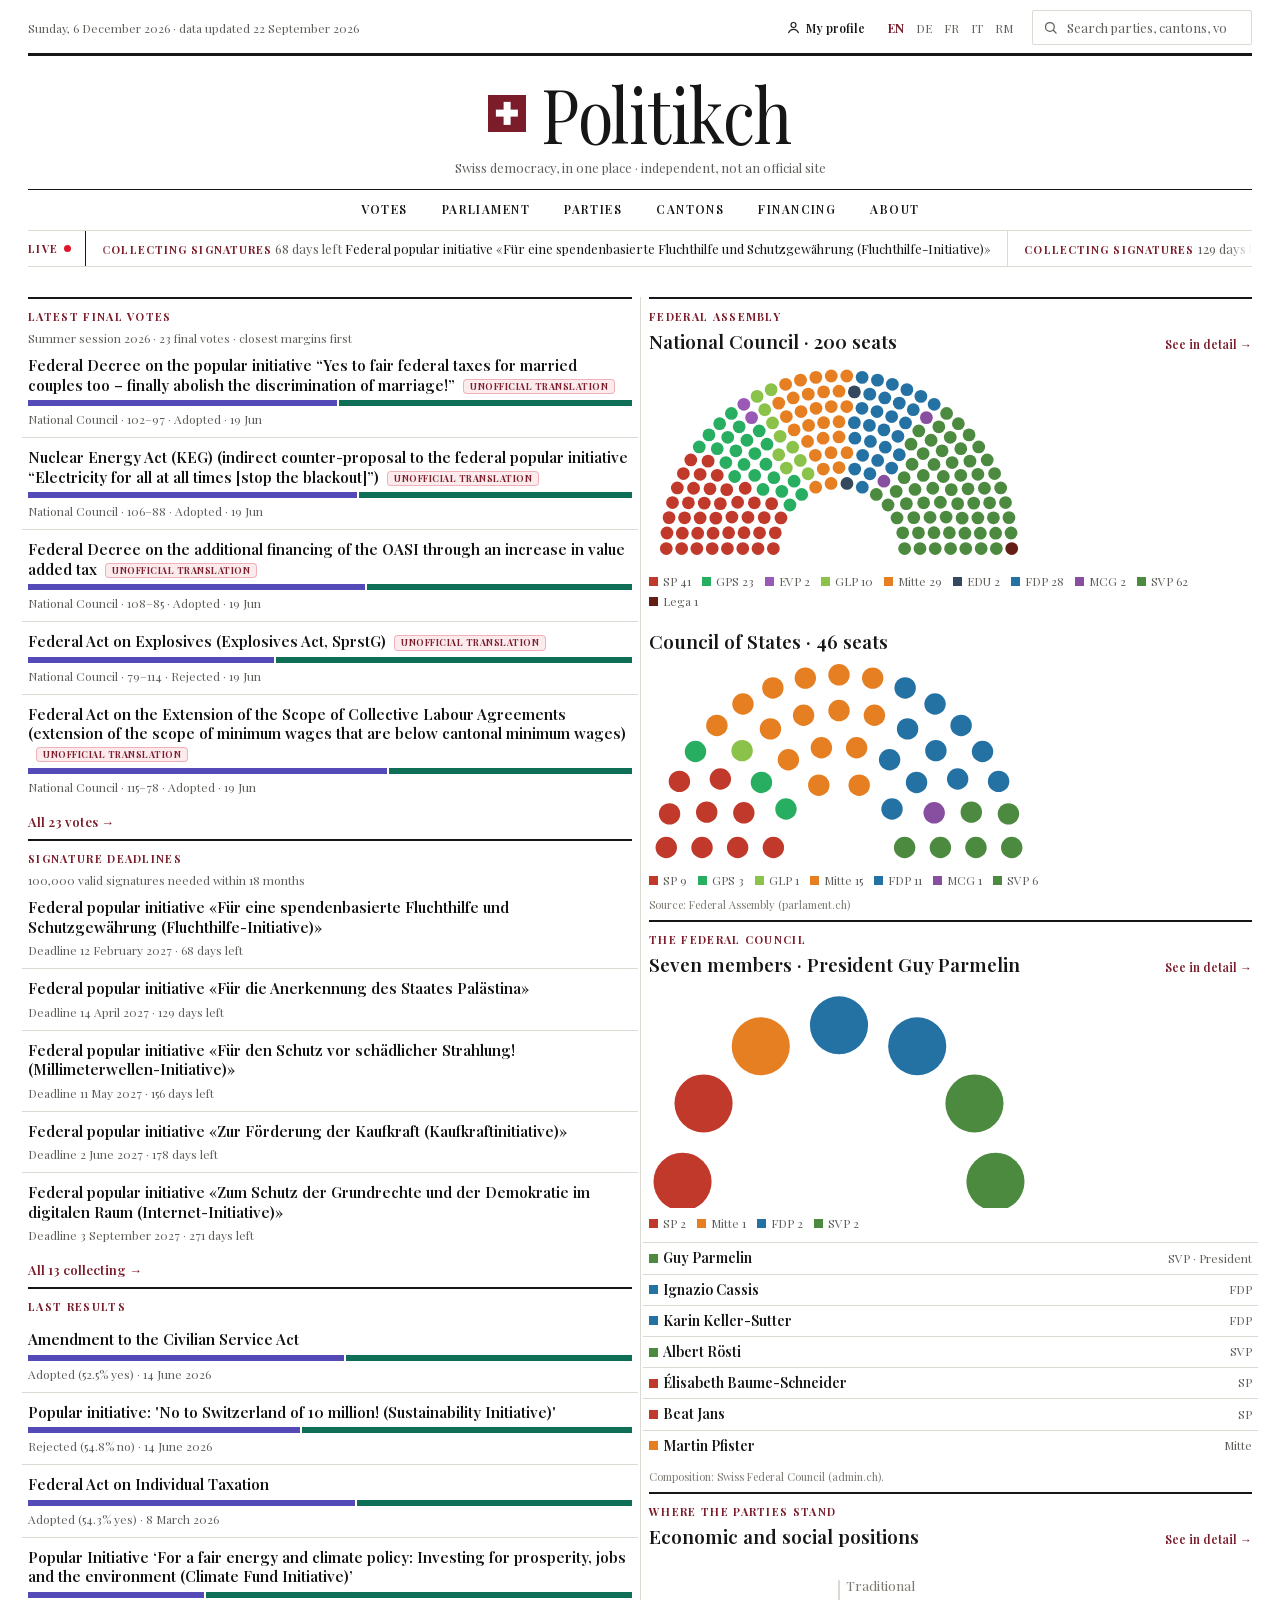
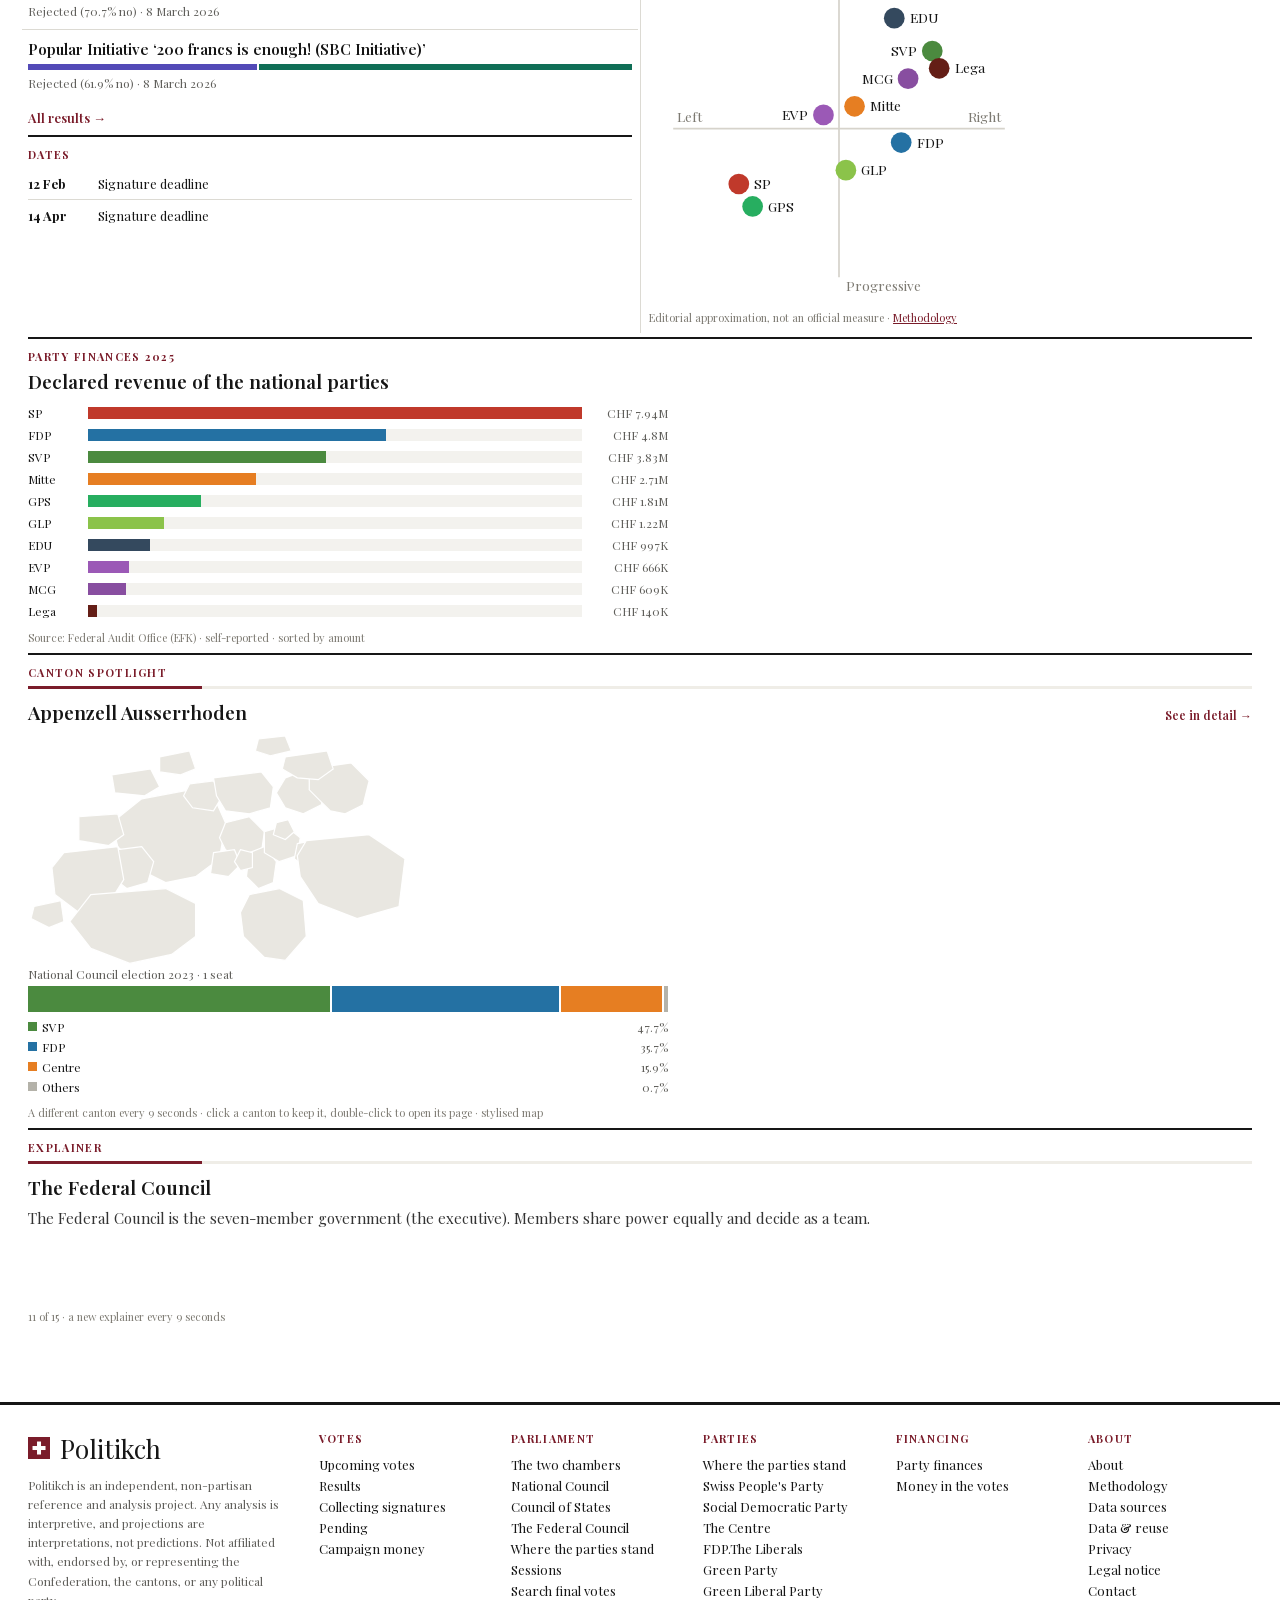
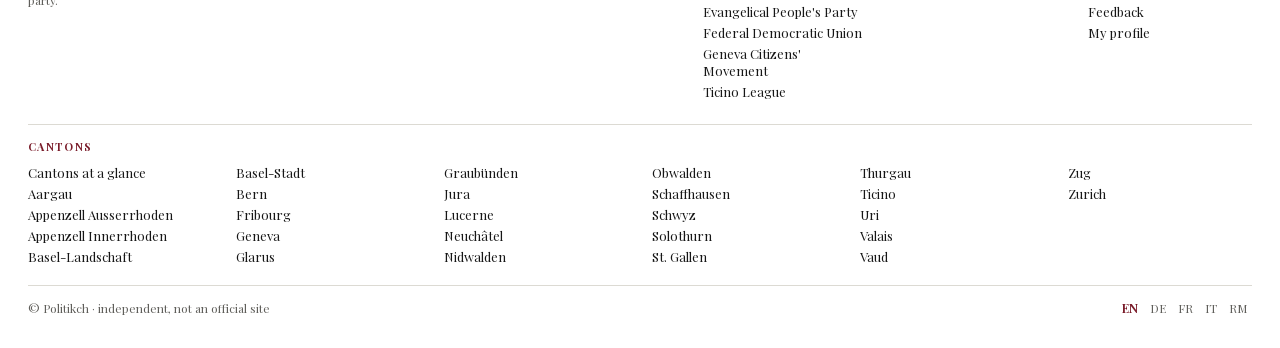
==== commit 49b691d0: "Design 1.1 (news layout) as default, local admin site, publishable photos - 1.1 front page: masthead" ====
--- a/index.html
+++ b/index.html
@@ -19,11 +19,37 @@
 
   <!-- Self-hosted fonts — no request to Google, no visitor IP leaves this origin. -->
   <link rel="stylesheet" href="css/fonts.css">
-  <link rel="stylesheet" href="css/styles.css?v=20260924d">
+  <link rel="stylesheet" href="css/styles.css?v=20260925a">
+  <link rel="stylesheet" href="css/news.css?v=20260925a">
+  <!-- Site settings (set in the local admin tool) and the design switch: 1.0 = the
+       original layout (frozen), 1.1 = the news layout. Applied before first paint. -->
+  <script src="js/site-settings.js?v=20260925a"></script>
+  <script src="js/site-images.js?v=20260925a"></script>
+  <script src="js/design.js?v=20260925a"></script>
 
 </head>
 <body>
   <a class="skip-link" href="#main">Skip to content</a>
+
+  <!-- 1.1 MASTHEAD (filled by js/news.js). Not a <nav>: the 1.0 stylesheet's bare
+       `nav {}` rule is the fixed top bar. -->
+  <header id="news-header" class="v11">
+    <div class="n-wrap">
+      <div class="n-topline">
+        <span class="n-date" id="n-date"></span>
+        <span class="n-tools"><a class="n-acct" id="n-acct" href="#/profile"><svg viewBox="0 0 24 24" aria-hidden="true"><circle cx="12" cy="8" r="4"/><path d="M4 21c1.5-4 4.5-6 8-6s6.5 2 8 6"/></svg><span id="n-acct-t">My profile</span></a><span class="n-langs" id="n-langs" role="group" aria-label="Language"></span><span class="n-search" id="n-search"></span></span>
+      </div>
+      <div class="n-mast">
+        <a class="n-name" href="#/" data-home><span class="n-cross" aria-hidden="true"></span><span class="n-name-text">Politikch</span></a>
+        <p class="n-tag" id="n-tag"></p>
+      </div>
+      <div class="n-nav" id="n-nav" role="navigation" aria-label="Main">
+        <button type="button" class="n-menu-btn" id="n-menu-btn" aria-expanded="false" aria-controls="n-menu">Menu</button>
+        <ul class="n-menu" id="n-menu"></ul>
+      </div>
+      <div class="n-ticker" id="n-ticker" role="region" aria-label="Live"></div>
+    </div>
+  </header>
 
   <!-- NAV -->
   <nav id="navbar">
@@ -196,6 +222,45 @@
 
     </div>
 
+    <!-- 1.1 FRONT PAGE (filled by js/news.js) -->
+    <div id="home-news" class="v11"></div>
+
+    <!-- 1.1 VOTES LIST (#/ballots/<tab>): the 1.0 votes section is moved in here -->
+    <div id="ballots-page" class="subpage">
+      <div class="canton-hero session-hero">
+        <div class="subpage-inner">
+          <button class="back-btn" data-back="" data-i18n="nav.back">Back</button>
+          <h1 class="canton-title" data-i18n="init.title">Recent &amp; pending national votes</h1>
+          <p class="canton-capital" data-i18n="init.label">Direct democracy</p>
+        </div>
+      </div>
+      <div class="canton-content" id="ballots-slot"></div>
+    </div>
+
+    <!-- 1.1 PARLIAMENT AND PARTIES (#/assembly/<spectrum|nc|cs|fc>) -->
+    <div id="assembly-page" class="subpage">
+      <div class="canton-hero session-hero">
+        <div class="subpage-inner">
+          <button class="back-btn" data-back="" data-i18n="nav.back">Back</button>
+          <h1 class="canton-title" data-i18n="news.asm.title">Parliament and parties</h1>
+          <p class="canton-capital" data-i18n="news.asm.sub"></p>
+        </div>
+      </div>
+      <div class="canton-content" id="assembly-content"></div>
+    </div>
+
+    <!-- 1.1 CANTON SPOTLIGHT PAGE (#/cantons/<code>) -->
+    <div id="spotlight-page" class="subpage">
+      <div class="canton-hero session-hero">
+        <div class="subpage-inner">
+          <button class="back-btn" data-back="" data-i18n="nav.back">Back</button>
+          <h1 class="canton-title" data-i18n="news.cs.pageTitle">Cantons at a glance</h1>
+          <p class="canton-capital" data-i18n="news.cs.pageSub"></p>
+        </div>
+      </div>
+      <div class="canton-content" id="spotlight-content"></div>
+    </div>
+
     <!-- CANTON PAGE -->
     <div id="canton-page" class="subpage">
       <div class="canton-hero">
@@ -394,6 +459,9 @@
     </div>
   </footer>
 
-  <script type="module" src="js/app.js?v=20260924d"></script>
+  <!-- 1.1 FOOTER (filled by js/news.js) -->
+  <div id="news-footer" class="v11" role="contentinfo"></div>
+
+  <script type="module" src="js/app.js?v=20260925a"></script>
 </body>
 </html>
--- a/css/news.css
+++ b/css/news.css
@@ -0,0 +1,490 @@
+/* ============================================================
+   Politikch 1.1 — the news-style design (see js/news.js).
+   Everything is scoped under html[data-design="1.1"], so design 1.0
+   (css/styles.css) is untouched when it is selected in the admin tool.
+   Fonts and sizes come from js/site-settings.js via js/design.js
+   (--n-serif, --n-sans, --n-left/centre/right, --n-gutter, --n-sectionGap,
+   --n-maxWidth, --n-rule, --n-baseSize).
+   ============================================================ */
+
+.v11 { display: none; }
+html[data-design="1.1"] .v11 { display: block; }
+html[data-design="1.1"] #navbar,
+html[data-design="1.1"] body > footer,
+html[data-design="1.1"] #home-content { display: none !important; }
+
+html[data-design="1.1"] {
+  --n-accent: #7A1C2A; --n-accent-dark: #5e1520; --n-ink: #161616; --n-mid: #5f5e5a; --n-muted: #7d7a72;
+  --n-rule-c: #dcdad3; --n-hover: #f6f4f0; --n-live: #E0162B;
+  /* 1.0 tokens re-pointed, so the existing subpages take the 1.1 look */
+  --red: #7A1C2A; --red-dark: #5e1520; --red-light: #a8384a; --white: #ffffff; --cream: #f6f4f0; --cream-dark: #ebe8e1;
+  --charcoal: #161616; --mid: #5f5e5a; --border: rgba(0, 0, 0, 0.1); --shadow: none; --shadow-hover: none;
+  --focus: 0 0 0 3px rgba(122, 28, 42, 0.35);
+}
+html[data-design="1.1"] body { background: #fff; font-family: var(--n-sans); font-size: var(--n-baseSize); color: var(--n-ink); }
+:where(html[data-design="1.1"]) a { color: inherit; }
+
+.n-wrap { max-width: var(--n-maxWidth, 1320px); margin: 0 auto; padding: 0 28px; }
+
+/* ---- masthead ---- */
+.n-topline { display: flex; justify-content: space-between; align-items: center; gap: 16px; font-size: 12px; color: var(--n-mid); padding: 10px 0 8px; }
+.n-tools { display: flex; align-items: center; gap: 14px; }
+.n-langs { display: inline-flex; gap: 2px; }
+.n-lang { background: none; border: 0; font: inherit; font-size: 12px; color: var(--n-mid); padding: 2px 5px; cursor: pointer; }
+.n-lang:hover { color: var(--n-accent); text-decoration: underline; }
+.n-lang.on { color: var(--n-accent); font-weight: 700; }
+.n-mast { border-top: 3px solid var(--n-ink); border-bottom: 1px solid var(--n-ink); text-align: center; padding: var(--n-mastPad, 18px) 0 calc(var(--n-mastPad, 18px) * 0.67); }
+.n-name { font-family: var(--n-serif); font-size: min(var(--n-titleSize, 58px), 12vw); line-height: 1; letter-spacing: -0.5px; display: inline-flex; align-items: center; gap: 0.24em; text-decoration: none; color: var(--n-ink); }
+.n-name .n-cross { width: 0.58em; height: 0.58em; }
+/* Title height / width from the admin: stretched with a transform; the extra
+   height is added as margin here, the extra width by fitTitle() in news.js. */
+.n-name-text { display: inline-block; transform: scale(var(--n-titleSX, 1), var(--n-titleSY, 1)); transform-origin: left center;
+  margin-block: calc((var(--n-titleSY, 1) - 1) * 0.5em); }
+.n-cross { width: 34px; height: 34px; background: var(--n-accent); position: relative; display: inline-block; flex: none; }
+.n-cross::before, .n-cross::after { content: ''; position: absolute; background: #fff; left: 50%; top: 50%; transform: translate(-50%, -50%); }
+.n-cross::before { width: 59%; height: 18%; } .n-cross::after { width: 18%; height: 59%; }
+.n-tag { font-size: 13px; color: var(--n-mid); margin-top: 8px; }
+
+/* search box (moved in from the 1.0 bar) */
+html[data-design="1.1"] .n-search .nav-search { position: relative; }
+html[data-design="1.1"] .n-search .nav-search-input { border-radius: 0; border: 1px solid var(--n-rule-c); background: #fff; width: 220px; }
+html[data-design="1.1"] .n-search .search-results { border-radius: 0; right: 0; left: auto; }
+
+/* ---- menu with sub-categories ---- */
+.n-nav { border-bottom: 1px solid var(--n-rule-c); position: relative; z-index: 50; }
+.n-menu-btn { display: none; }
+.n-menu { list-style: none; display: flex; justify-content: center; gap: 6px; margin: 0; padding: 0; }
+.n-top { position: relative; }
+.n-cat { display: block; font-size: 12px; letter-spacing: 0.12em; text-transform: uppercase; font-weight: 600; padding: 11px 14px; border-bottom: 2px solid transparent; text-decoration: none; }
+.n-top:hover > .n-cat, .n-top:focus-within > .n-cat { color: var(--n-accent); border-bottom-color: var(--n-accent); }
+.n-sub { position: absolute; top: 100%; left: 50%; transform: translateX(-50%); min-width: 240px; background: #fff; border-top: 2px solid var(--n-ink);
+  box-shadow: 0 10px 24px rgba(0, 0, 0, 0.08); padding: 14px 18px 16px; visibility: hidden; opacity: 0; transition: opacity 0.15s 0.08s, visibility 0s 0.23s; text-align: left; }
+.n-top:hover .n-sub, .n-top:focus-within .n-sub { visibility: visible; opacity: 1; transition-delay: 0.08s, 0s; }
+.n-sub-h, .n-k { font-size: 11px; letter-spacing: 0.12em; text-transform: uppercase; font-weight: 700; color: var(--n-accent); margin-bottom: 6px; }
+.n-sub ul { list-style: none; margin: 0; padding: 0; }
+.n-sub li a { display: block; font-size: 14px; padding: 4px 6px; margin: 0 -6px; white-space: nowrap; text-decoration: none; }
+.n-sub li a:hover, .n-sub li a:focus { background: var(--n-hover); color: var(--n-accent); }
+.n-sub.mid { min-width: 460px; } .n-sub.mid ul { columns: 2; column-gap: 24px; }
+.n-sub.wide { min-width: 700px; } .n-sub.wide ul { columns: 4; column-gap: 22px; }
+.n-top:last-child .n-sub, .n-top:nth-last-child(2) .n-sub { left: auto; right: 0; transform: none; }
+.n-top:first-child .n-sub { left: 0; transform: none; }
+.n-live { display: inline-block; width: 7px; height: 7px; border-radius: 50%; background: var(--n-live); margin-left: 6px; vertical-align: 2px; animation: n-blink 1.2s ease-in-out infinite; }
+@keyframes n-blink { 0%, 100% { opacity: 1; } 50% { opacity: 0.15; } }
+
+/* ---- live row ---- */
+.n-ticker { display: flex; align-items: stretch; border-bottom: 1px solid var(--n-rule-c); font-size: 13px; }
+.n-ticker[hidden] { display: none; }
+.n-tl { flex: none; display: flex; align-items: center; font-size: 11px; letter-spacing: 0.12em; text-transform: uppercase; font-weight: 700; color: var(--n-accent); padding: 9px 14px 9px 0; border-right: 1px solid var(--n-ink); }
+.n-tv { flex: 1; overflow: hidden; -webkit-mask-image: linear-gradient(90deg, transparent 0, #000 24px, #000 calc(100% - 24px), transparent); mask-image: linear-gradient(90deg, transparent 0, #000 24px, #000 calc(100% - 24px), transparent); }
+.n-tt { display: flex; width: max-content; animation: n-tick linear infinite; }
+.n-dup { display: flex; }
+.n-ticker:hover .n-tt, .n-ticker:focus-within .n-tt { animation-play-state: paused; }
+@keyframes n-tick { from { transform: translateX(0); } to { transform: translateX(-50%); } }
+.n-ti { display: block; white-space: nowrap; padding: 9px 16px; border-right: 1px solid var(--n-rule-c); text-decoration: none; }
+.n-ti b { font-size: 11px; letter-spacing: 0.1em; text-transform: uppercase; color: var(--n-accent); }
+.n-ti span { color: var(--n-mid); }
+.n-ti:hover, .n-ti:focus { background: var(--n-hover); color: var(--n-accent); }
+
+/* ---- flowing columns ---- */
+.n-flow { padding: 26px 0 40px; }
+.n-band { display: grid; align-items: start; grid-template-columns: minmax(calc(170px + var(--n-gutter)), var(--n-left)) minmax(calc(380px + 2 * var(--n-gutter)), var(--n-centre)) minmax(calc(170px + var(--n-gutter)), var(--n-right)); }
+.n-band + .n-band { margin-top: 4px; }
+.n-band.one { grid-template-columns: minmax(0, 1fr); }
+.n-col { min-width: 0; padding: 0 var(--n-gutter); align-self: stretch; }
+.n-col:first-child { padding-left: 0; } .n-col:last-child { padding-right: 0; }
+.n-col + .n-col { border-left: 1px solid var(--n-rule-c); }
+.n-col.wide .n-chart { max-width: 380px; }
+.n-col.wide .n-hbars, .n-col.wide .n-bar, .n-col.wide .n-list, .n-col.wide .n-dates, .n-col.wide .n-plain, .n-col.wide .n-cleg { max-width: 640px; }
+
+.n-mod { border-top: var(--n-rule) solid var(--n-ink); padding: 10px 0 var(--n-sectionGap); }
+.n-mh { font-family: var(--n-serif); font-size: 19px; font-weight: 600; line-height: 1.25; margin: 0 0 8px; }
+.n-mh a, .n-hl a { text-decoration: none; }
+.n-mh a:hover, .n-hl a:hover, .n-list h4 a:hover { color: var(--n-accent); text-decoration: underline; text-decoration-thickness: 1px; text-underline-offset: 3px; }
+.n-mt { margin-top: 20px; }
+.n-mh .n-live { vertical-align: 4px; }
+.n-cs-h { display: flex; justify-content: space-between; align-items: baseline; gap: 10px; flex-wrap: wrap; }
+.n-cs-more { font-family: var(--n-sans); font-size: 12px; font-weight: 600; color: var(--n-accent); text-decoration: none; white-space: nowrap; }
+.n-cs-more:hover { text-decoration: underline; }
+.n-meta { font-size: 12px; color: var(--n-mid); margin: 0; }
+.n-src { font-size: 11px; color: var(--n-muted); margin: 8px 0 0; }
+.n-src a, .n-rule-note a { color: var(--n-accent); }
+.n-body { font-size: 15px; color: #333; min-height: 6.2em; margin: 0; }
+.n-more { display: inline-block; margin-top: 8px; font-size: 13px; font-weight: 600; color: var(--n-accent); text-decoration: none; }
+.n-more:hover, .n-src a:hover, .n-rule-note a:hover { text-decoration: underline; }
+
+.n-list { list-style: none; margin: 0; padding: 0; }
+.n-list li { border-top: 1px solid var(--n-rule-c); padding: 10px 6px; margin: 0 -6px; }
+.n-list li:first-child { border-top: none; }
+.n-row { cursor: pointer; transition: background 0.15s; }
+.n-row:hover { background: var(--n-hover); }
+.n-list h4, .n-plain li { font-family: var(--n-serif); font-size: 15px; font-weight: 600; line-height: 1.3; margin: 0 0 5px; }
+.n-list h4 a { text-decoration: none; }
+.n-clamp { display: -webkit-box; -webkit-line-clamp: 3; -webkit-box-orient: vertical; overflow: hidden; }
+.n-bar { display: flex; height: 6px; gap: 2px; margin: 4px 0 5px; text-decoration: none; }
+.n-bar.tall { height: 26px; }
+.n-bar > span { transition: opacity 0.15s, filter 0.15s; }
+.n-bar.labelled > span { display: flex; align-items: center; padding: 0 8px; font-size: 12px; color: #fff; white-space: nowrap; overflow: hidden; font-weight: 600; }
+.n-bar .n-none { background: repeating-linear-gradient(135deg, #f1efe8 0 6px, #e4e1d8 6px 7px); color: var(--n-mid) !important; }
+.n-dates { list-style: none; margin: 0; padding: 0; }
+.n-dates li { border-top: 1px solid var(--n-rule-c); }
+.n-dates li:first-child { border: none; }
+.n-dates a { display: grid; grid-template-columns: 62px 1fr; gap: 8px; font-size: 13px; padding: 7px 6px; margin: 0 -6px; text-decoration: none; }
+.n-dates a:hover { background: var(--n-hover); color: var(--n-accent); }
+
+/* ---- stories ---- */
+.n-story { border-top: var(--n-rule) solid var(--n-ink); padding: 12px 0 0; }
+.n-story.lead { border-top: none; padding-top: 0; }
+.n-part.end { padding-bottom: 38px; }
+.n-kicker { font-size: 12px; letter-spacing: 0.1em; text-transform: uppercase; font-weight: 700; color: var(--n-accent); }
+.n-dim { color: var(--n-mid); }
+.n-hl { font-family: var(--n-serif); font-size: 32px; line-height: 1.12; font-weight: 700; margin: 6px 0 14px; }
+.n-story.lead .n-hl { font-size: 46px; letter-spacing: -0.5px; }
+.n-hl.long { font-size: 26px; } .n-story.lead .n-hl.long { font-size: 34px; letter-spacing: 0; }
+.n-photo { margin: 0 0 18px; }
+.n-photo img, .n-ph { display: block; width: 100%; aspect-ratio: 16 / 9; object-fit: cover; background: #eeece6; }
+.n-photo.lead img, .n-photo.lead .n-ph { aspect-ratio: 3 / 2; }
+.n-ph { display: flex; align-items: center; justify-content: center; }
+.n-ph .n-cross { width: 44px; height: 44px; opacity: 0.18; }
+.n-photo figcaption { font-size: 11px; color: var(--n-muted); margin-top: 5px; }
+.n-fig { border-top: 1px solid var(--n-rule-c); padding: 14px 0 18px; }
+.n-ft { font-family: var(--n-serif); font-size: 18px; font-weight: 600; margin: 0 0 10px; }
+.n-split { display: flex; justify-content: space-between; gap: 12px; }
+.n-split > * { transition: opacity 0.15s; }
+.n-right { text-align: right; }
+.n-lbl { display: block; font-size: 11px; letter-spacing: 0.1em; text-transform: uppercase; font-weight: 700; }
+.n-big { font-size: 28px; font-weight: 600; font-variant-numeric: tabular-nums; }
+.n-names { display: flex; gap: 2px; }
+.n-grp { min-width: 0; }
+.n-grp a { margin-right: 6px; padding: 1px 2px; text-decoration: none; }
+.n-grp a:hover { color: var(--n-accent); text-decoration: underline; }
+.n-grp:last-child { text-align: right; } .n-grp:last-child a { margin: 0 0 0 6px; }
+.n-empty { font-size: 14px; color: var(--n-mid); padding: 10px 12px; background: #f7f6f2; margin: 0; }
+.n-parl { display: grid; grid-template-columns: minmax(0, 1.2fr) minmax(0, 1fr); gap: 22px; align-items: center; }
+.n-tally { display: flex; gap: 16px; font-size: 14px; margin-bottom: 8px; flex-wrap: wrap; }
+.n-tally b { font-size: 24px; }
+.n-tally span { transition: opacity 0.15s; }
+.n-note { font-size: 12px; color: var(--n-mid); margin: 8px 0 0; }
+.n-rule-note { font-size: 12px; color: var(--n-mid); border-top: 1px solid var(--n-rule-c); padding: 10px 0 24px; margin: 0; }
+
+/* ---- legends, lists, bars ---- */
+.n-legend { display: flex; flex-wrap: wrap; gap: 2px 6px; font-size: 12px; color: var(--n-mid); margin-top: 6px; }
+.n-legend > * { padding: 1px 5px; margin-left: -5px; text-decoration: none; transition: opacity 0.15s, background 0.15s; cursor: pointer; }
+.n-legend > *:hover, .n-legend > .hl { background: var(--n-hover); color: var(--n-ink); }
+.n-legend i, .n-plain i, .n-cleg i { display: inline-block; width: 9px; height: 9px; margin-right: 5px; vertical-align: 0; }
+.n-plain { list-style: none; margin: 10px 0 0; padding: 0; }
+.n-plain li { font-size: 14px; border-top: 1px solid var(--n-rule-c); padding: 6px; margin: 0 -6px; display: flex; align-items: center; transition: opacity 0.15s, background 0.15s; }
+.n-plain li.hl, .n-plain li:hover { background: var(--n-hover); }
+.n-plain li span { margin-left: auto; font-family: var(--n-sans); font-weight: 400; font-size: 12px; color: var(--n-mid); }
+.n-hbars { list-style: none; margin: 0; padding: 0; }
+.n-hbars a { display: grid; grid-template-columns: 52px 1fr 78px; gap: 8px; align-items: center; font-size: 12px; padding: 3px 6px; margin: 0 -6px; text-decoration: none; transition: opacity 0.15s, background 0.15s; }
+.n-hbars a:hover, .n-hbars a.hl { background: var(--n-hover); }
+.n-hbars .b { height: 12px; background: #f3f2ee; }
+.n-hbars .b i { display: block; height: 100%; }
+.n-hbars .v { text-align: right; font-variant-numeric: tabular-nums; color: var(--n-mid); }
+.n-chart { display: block; width: 100%; height: auto; }
+.n-chart circle { transition: opacity 0.15s, stroke-width 0.15s; }
+.n-chart circle[data-k], .n-chart a { cursor: pointer; }
+.n-ax { stroke: #d6d3cb; stroke-width: 1; }
+.n-al { font-size: 8px; fill: var(--n-muted); font-family: var(--n-sans); }
+.n-sl { font-size: 8px; fill: var(--n-ink); font-family: var(--n-sans); }
+
+/* shared highlight behaviour: hovered group lights up, the rest dims */
+[data-hl].is-dim [data-k]:not(.hl) { opacity: 0.22; }
+[data-hl] circle.hl { stroke: var(--n-ink); stroke-width: 1.2; }
+[data-hl] .n-bar > span.hl { filter: brightness(1.1) saturate(1.1); }
+[data-hl] a.hl text { font-weight: 700; }
+
+/* ---- canton spotlight, explainer ---- */
+.n-map path { fill: #e9e7e1; stroke: #fff; stroke-width: 2; cursor: pointer; transition: fill 0.2s; }
+.n-map path:hover { fill: #d3cfc4; }
+.n-map path.on { fill: var(--n-accent); }
+.n-map path.on:hover { fill: var(--n-accent-dark); }
+.n-map path:focus { outline: none; stroke: var(--n-ink); }
+.n-cleg { list-style: none; font-size: 12px; margin: 4px 0 0; padding: 0; }
+.n-cleg li { display: flex; align-items: center; padding: 2px 6px; margin: 0 -6px; transition: opacity 0.15s, background 0.15s; }
+.n-cleg li.hl, .n-cleg li:hover { background: var(--n-hover); }
+.n-cleg li span { margin-left: auto; font-variant-numeric: tabular-nums; color: var(--n-mid); }
+.n-fade { animation: n-fade 0.35s ease; }
+@keyframes n-fade { from { opacity: 0; } to { opacity: 1; } }
+.n-tbar { position: relative; height: 3px; background: #efede7; margin: 2px 0 12px; }
+.n-tbar i { position: absolute; left: 0; top: 0; bottom: 0; background: var(--n-accent); width: 0; transition: width 40ms linear; }
+.n-tbar .n-pz { position: absolute; top: 50%; width: 9px; height: 11px; transform: translate(-50%, -50%); display: none;
+  background: linear-gradient(90deg, var(--n-accent) 0 3px, transparent 3px 6px, var(--n-accent) 6px 9px); }
+.n-rot.paused .n-tbar .n-pz { display: block; }
+.n-rot.paused .n-tbar i { opacity: 0.55; }
+
+#n-tip { position: fixed; pointer-events: none; background: #161616; color: #fff; font-size: 12px; padding: 5px 8px; max-width: 260px; z-index: 3000; opacity: 0; transition: opacity 0.1s; }
+#n-tip.on { opacity: 1; }
+html:not([data-design="1.1"]) #n-tip { display: none; }
+
+/* ---- footer ---- */
+#news-footer { border-top: 3px solid var(--n-ink); margin-top: 30px; padding: 26px 0 30px; font-size: 13px; background: #fff; color: var(--n-ink); }
+.n-fgrid { display: grid; grid-template-columns: 1.6fr repeat(5, 1fr); gap: 28px; }
+.n-fname { font-family: var(--n-serif); font-size: 26px; display: flex; align-items: center; gap: 10px; margin-bottom: 10px; text-decoration: none; }
+.n-fname .n-cross { width: 22px; height: 22px; }
+.n-fabout p { color: var(--n-mid); font-size: 12px; line-height: 1.6; }
+#news-footer h5 { font-size: 11px; letter-spacing: 0.12em; text-transform: uppercase; color: var(--n-accent); margin: 0 0 8px; }
+#news-footer ul { list-style: none; margin: 0; padding: 0; }
+#news-footer li { padding: 2px 0; }
+#news-footer li a { text-decoration: none; }
+#news-footer li a:hover { color: var(--n-accent); text-decoration: underline; }
+.n-fcantons { border-top: 1px solid var(--n-rule-c); margin-top: 22px; padding-top: 14px; }
+.n-fcantons ul { columns: 6; column-gap: 24px; }
+.n-fbase { display: flex; justify-content: space-between; align-items: center; border-top: 1px solid var(--n-rule-c); margin-top: 18px; padding-top: 12px; font-size: 12px; color: var(--n-mid); }
+
+/* ---- graphics adapt to the width their column actually has, so the size
+   settings in the admin can't squash them ---- */
+.n-col { container-type: inline-size; }
+@container (max-width: 560px) {
+  .n-parl { grid-template-columns: minmax(0, 1fr); gap: 10px; }
+  .n-big { font-size: 22px; }
+  .n-hl { font-size: 26px; } .n-story.lead .n-hl { font-size: 32px; }
+  .n-hl.long, .n-story.lead .n-hl.long { font-size: 23px; }
+  .n-split.n-meta { flex-direction: column; gap: 2px; }
+  .n-names { flex-wrap: wrap; } .n-grp:last-child { text-align: left; } .n-grp:last-child a { margin: 0 6px 0 0; }
+}
+@container (max-width: 300px) {
+  .n-mh { font-size: 17px; }
+  .n-hbars a { grid-template-columns: 40px 1fr 66px; }
+  .n-bar.labelled > span { font-size: 10px; padding: 0 4px; }
+  .n-dates a { grid-template-columns: 50px 1fr; }
+}
+
+/* ---- canton spotlight page ---- */
+.n-spot { display: grid; grid-template-columns: minmax(0, 1.5fr) minmax(0, 1fr); gap: 44px; align-items: start; }
+.n-spot-map .n-map { width: 100%; }
+.n-spot-side { border-top: var(--n-rule) solid var(--n-ink); padding-top: 10px; }
+.n-spot-name { font-family: var(--n-serif); font-size: 40px; line-height: 1.1; margin: 4px 0 2px; }
+.n-spot-name a { text-decoration: none; } .n-spot-name a:hover { color: var(--n-accent); text-decoration: underline; text-decoration-thickness: 1px; }
+.n-facts { display: grid; grid-template-columns: repeat(3, minmax(0, 1fr)); gap: 12px 18px; margin: 14px 0 22px; padding: 12px 0; border-top: 1px solid var(--n-rule-c); border-bottom: 1px solid var(--n-rule-c); }
+.n-facts dt { font-size: 11px; letter-spacing: 0.08em; text-transform: uppercase; color: var(--n-muted); }
+.n-facts dd { margin: 2px 0 0; font-family: var(--n-serif); font-size: 18px; font-weight: 600; }
+.n-ptable { width: 100%; border-collapse: collapse; font-size: 13px; margin-top: 8px; }
+.n-ptable th { text-align: left; font-size: 11px; letter-spacing: 0.08em; text-transform: uppercase; color: var(--n-muted); font-weight: 600; padding: 4px 6px 4px 0; }
+.n-ptable td { border-top: 1px solid var(--n-rule-c); padding: 5px 6px 5px 0; font-variant-numeric: tabular-nums; }
+.n-ptable td:first-child { font-variant-numeric: normal; }
+.n-ptable td i { display: inline-block; width: 9px; height: 9px; margin-right: 6px; }
+.n-ptable tr[data-k] { transition: opacity 0.15s, background 0.15s; }
+.n-ptable tr.hl, .n-ptable tr[data-k]:hover { background: var(--n-hover); }
+.n-ptable td.up, .n-ptable td.down { color: var(--n-mid); }
+
+/* ---- canton initials on the big map ---- */
+.n-map .n-ml { font-family: var(--n-sans); font-size: 11px; font-weight: 700; fill: #6f6b62; pointer-events: none; letter-spacing: 0.02em; }
+.n-map .n-ml.on { fill: #fff; }
+.n-map .n-ml-l { stroke: #8a877e; stroke-width: 0.8; pointer-events: none; }
+.n-asm-fc { max-width: 460px; }
+
+/* ---- "My profile" in the masthead ---- */
+.n-acct { display: inline-flex; align-items: center; gap: 5px; font-size: 12px; font-weight: 600; text-decoration: none; color: var(--n-ink); padding: 2px 4px; }
+.n-acct svg { width: 15px; height: 15px; fill: none; stroke: currentColor; stroke-width: 1.8; }
+.n-acct:hover { color: var(--n-accent); text-decoration: underline; }
+
+/* ---- Parliament and parties page ---- */
+.n-asm { display: grid; grid-template-columns: minmax(0, 1.35fr) minmax(0, 1fr); gap: 44px; align-items: start; border-top: var(--n-rule) solid var(--n-ink); padding: 14px 0 44px; scroll-margin-top: 16px; }
+.n-asm:first-child { border-top: none; padding-top: 0; }
+.n-asm-h { font-family: var(--n-serif); font-size: 32px; line-height: 1.12; margin: 2px 0 14px; }
+.n-asm-g .n-chart { max-width: 720px; }
+.n-asm-side .n-body { min-height: 0; margin-bottom: 12px; }
+.n-ptable td a { text-decoration: none; } .n-ptable td a:hover { color: var(--n-accent); text-decoration: underline; }
+.n-spec .n-sl { paint-order: stroke; stroke: #fff; stroke-width: 2.5px; stroke-linejoin: round; }
+.n-spec.big .n-sl { font-size: 7px; }
+.n-you-l { font-weight: 700; }
+
+/* ---- My profile ---- */
+.n-prof { max-width: 1100px; }
+.n-lead { font-family: var(--n-serif); font-size: 20px; line-height: 1.45; margin: 0 0 8px; max-width: 760px; }
+.n-stats { display: grid; grid-template-columns: repeat(4, minmax(0, 1fr)); border-top: var(--n-rule) solid var(--n-ink); border-bottom: 1px solid var(--n-rule-c); margin: 22px 0 28px; }
+.n-stats > div { padding: 12px 14px 14px; } .n-stats > div + div { border-left: 1px solid var(--n-rule-c); }
+.n-stats b { display: block; font-family: var(--n-serif); font-size: 34px; line-height: 1.1; }
+.n-stats span { font-size: 11px; letter-spacing: 0.08em; text-transform: uppercase; color: var(--n-muted); }
+.n-prof-grid { display: grid; grid-template-columns: minmax(0, 1fr) minmax(0, 1fr); gap: 0 36px; }
+.n-prof .n-plain li { font-family: var(--n-sans); font-weight: 400; }
+
+/* ---- existing pages in the 1.1 look ---- */
+html[data-design="1.1"] .canton-hero {
+  background: #fff; color: var(--n-ink); padding: 26px 0 22px; border-bottom: 1px solid var(--n-rule-c);
+}
+html[data-design="1.1"] .canton-hero::before { display: none; }
+html[data-design="1.1"] .canton-hero .subpage-inner, html[data-design="1.1"] .party-hero .subpage-inner { max-width: var(--n-maxWidth); padding: 0 28px; }
+html[data-design="1.1"] .party-hero { padding: 26px 0 30px; border-bottom: 1px solid var(--n-rule-c); }
+html[data-design="1.1"] .canton-title, html[data-design="1.1"] .party-name-large { color: var(--n-ink); letter-spacing: -0.5px; }
+html[data-design="1.1"] .canton-capital { color: var(--n-mid); }
+html[data-design="1.1"] .canton-stat-val { color: var(--n-ink); }
+html[data-design="1.1"] .canton-stat-label { color: var(--n-mid); }
+html[data-design="1.1"] .canton-emblem { color: rgba(0, 0, 0, 0.05); }
+html[data-design="1.1"] .session-hero .session-emblem { color: var(--n-ink); opacity: 0.06; }
+html[data-design="1.1"] .canton-hero .unofficial-badge { background: var(--cream); border-color: var(--border); color: var(--n-ink); }
+html[data-design="1.1"] .back-btn, html[data-design="1.1"] .back-btn.dark {
+  background: none; border: 0; border-bottom: 1px solid currentColor; color: var(--n-accent); padding: 0 0 1px; margin-bottom: 22px; font-size: 13px;
+}
+html[data-design="1.1"] .back-btn::before { content: '← '; }
+html[data-design="1.1"] .canton-content { max-width: var(--n-maxWidth); padding: 34px 28px 60px; }
+html[data-design="1.1"] #ballots-slot #initiatives { padding: 0; background: none; }
+html[data-design="1.1"] #ballots-slot #initiatives .section-inner { max-width: none; padding: 0; }
+html[data-design="1.1"] #ballots-slot #initiatives .section-label,
+html[data-design="1.1"] #ballots-slot #initiatives .section-title { display: none; }
+html[data-design="1.1"] .filter-btn { border-width: 0 0 2px; border-color: transparent; background: none; padding: 8px 12px; }
+html[data-design="1.1"] .filter-btn.active { border-color: var(--n-accent); color: var(--n-accent); background: none; }
+
+/* Official yes/no results and party recommendations: purple = yes, green = no (as on the
+   front page). The visitor straw poll keeps its own colours so it never looks like an
+   official result (POL-08). */
+html[data-design="1.1"] .svote-seg-yes { background: #534AB7; }
+html[data-design="1.1"] .svote-seg-no { background: #0F6E56; }
+html[data-design="1.1"] .svote-c-yes, html[data-design="1.1"] .svote-pcounts .pc-yes { color: #3C3489; }
+html[data-design="1.1"] .svote-c-no, html[data-design="1.1"] .svote-pcounts .pc-no { color: #085041; }
+html[data-design="1.1"] .svote-c-yes::before { background: #534AB7; }
+html[data-design="1.1"] .svote-c-no::before { background: #0F6E56; }
+html[data-design="1.1"] .svote-result-yes { color: #3C3489; background: rgba(83, 74, 183, 0.12); }
+html[data-design="1.1"] .svote-result-no { color: #085041; background: rgba(15, 110, 86, 0.12); }
+html[data-design="1.1"] .rec-col-yes { border-top-color: #534AB7; }
+html[data-design="1.1"] .rec-col-no { border-top-color: #0F6E56; }
+html[data-design="1.1"] .rec-col-yes .rec-col-title::before { background: #534AB7; }
+html[data-design="1.1"] .rec-col-no .rec-col-title::before { background: #0F6E56; }
+
+/* Serif headings follow the headline font setting */
+html[data-design="1.1"] .ai-ov-title,
+html[data-design="1.1"] .canton-emblem,
+html[data-design="1.1"] .canton-muni-num,
+html[data-design="1.1"] .canton-section-title,
+html[data-design="1.1"] .canton-stat-val,
+html[data-design="1.1"] .canton-title,
+html[data-design="1.1"] .chamber-name,
+html[data-design="1.1"] .contact-h,
+html[data-design="1.1"] .fin-head-label,
+html[data-design="1.1"] .finvote-title,
+html[data-design="1.1"] .finvote-total strong,
+html[data-design="1.1"] .hemicycle-total .num,
+html[data-design="1.1"] .info-prose .info-h,
+html[data-design="1.1"] .info-prose h3,
+html[data-design="1.1"] .initiative-title,
+html[data-design="1.1"] .party-name-large,
+html[data-design="1.1"] .section-title,
+html[data-design="1.1"] .session-card-name,
+html[data-design="1.1"] .session-modal-title,
+html[data-design="1.1"] .session-year-label,
+html[data-design="1.1"] .stat-box .big,
+html[data-design="1.1"] .vote-date-heading { font-family: var(--n-serif) !important; }
+
+/* Fewer pills: square corners on buttons, chips, cards and inputs (dots stay round) */
+html[data-design="1.1"] .ai-ov-langchip,
+html[data-design="1.1"] .ai-overview,
+html[data-design="1.1"] .align-fill,
+html[data-design="1.1"] .align-track,
+html[data-design="1.1"] .back-btn,
+html[data-design="1.1"] .canton-muni,
+html[data-design="1.1"] .chamber-card,
+html[data-design="1.1"] .chamber-type,
+html[data-design="1.1"] .chamber-type-icon,
+html[data-design="1.1"] .cnc-bar,
+html[data-design="1.1"] .coming-badge,
+html[data-design="1.1"] .contact-cancel,
+html[data-design="1.1"] .contact-dialog,
+html[data-design="1.1"] .contact-input,
+html[data-design="1.1"] .contact-send,
+html[data-design="1.1"] .contact-textarea,
+html[data-design="1.1"] .council-badge,
+html[data-design="1.1"] .council-card,
+html[data-design="1.1"] .council-member,
+html[data-design="1.1"] .empty-state,
+html[data-design="1.1"] .endorse-chip,
+html[data-design="1.1"] .enrich-item,
+html[data-design="1.1"] .filter-btn,
+html[data-design="1.1"] .fin-row,
+html[data-design="1.1"] .fin-tab,
+html[data-design="1.1"] .finbar-row,
+html[data-design="1.1"] .finbars-detail,
+html[data-design="1.1"] .finvote,
+html[data-design="1.1"] .gloss-tip,
+html[data-design="1.1"] .init-empty,
+html[data-design="1.1"] .init-search,
+html[data-design="1.1"] .init-sign,
+html[data-design="1.1"] .initiative-card,
+html[data-design="1.1"] .initiative-status,
+html[data-design="1.1"] .initiative-type,
+html[data-design="1.1"] .lean-picker,
+html[data-design="1.1"] .legend-item,
+html[data-design="1.1"] .map-tooltip,
+html[data-design="1.1"] .mine-badge,
+html[data-design="1.1"] .muni-map,
+html[data-design="1.1"] .muni-tip,
+html[data-design="1.1"] .muni-tip-badge,
+html[data-design="1.1"] .muni-zoom-btn,
+html[data-design="1.1"] .nav-search-input,
+html[data-design="1.1"] .official-tag,
+html[data-design="1.1"] .plot-tip,
+html[data-design="1.1"] .poll-bar,
+html[data-design="1.1"] .poll-tag,
+html[data-design="1.1"] .position-card,
+html[data-design="1.1"] .profile-topic,
+html[data-design="1.1"] .rec-chip,
+html[data-design="1.1"] .rec-col,
+html[data-design="1.1"] .rec-count,
+html[data-design="1.1"] .rec-pending,
+html[data-design="1.1"] .resource-link,
+html[data-design="1.1"] .search-result,
+html[data-design="1.1"] .search-results,
+html[data-design="1.1"] .session-card,
+html[data-design="1.1"] .session-card-emblem,
+html[data-design="1.1"] .session-card-votes,
+html[data-design="1.1"] .session-modal,
+html[data-design="1.1"] .session-modal-close,
+html[data-design="1.1"] .session-search,
+html[data-design="1.1"] .session-topic-select,
+html[data-design="1.1"] .session-watch,
+html[data-design="1.1"] .share-btn,
+html[data-design="1.1"] .share-menu,
+html[data-design="1.1"] .share-menu-item,
+html[data-design="1.1"] .spectrum-chart-inner,
+html[data-design="1.1"] .stat-box,
+html[data-design="1.1"] .svote,
+html[data-design="1.1"] .svote-btype,
+html[data-design="1.1"] .svote-pbar,
+html[data-design="1.1"] .svote-result,
+html[data-design="1.1"] .svote-topic,
+html[data-design="1.1"] .unofficial-chip,
+html[data-design="1.1"] .vote-btn,
+html[data-design="1.1"] .vote-changes,
+html[data-design="1.1"] .votes-fbtn,
+html[data-design="1.1"] .votes-open-btn { border-radius: 2px !important; }
+
+/* ---- phones and small tablets ---- */
+@media (max-width: 900px) {
+  .n-wrap { padding: 0 16px; }
+  .n-topline { flex-wrap: wrap; }
+  .n-date { width: 100%; }
+  .n-tools { width: 100%; justify-content: space-between; }
+  html[data-design="1.1"] .n-search .nav-search-input { width: 100%; min-width: 0; }
+  .n-search { flex: 1; min-width: 0; max-width: 60%; }
+  .n-name { font-size: min(var(--n-titleSize, 58px), 11vw); }
+  .n-menu-btn { display: block; width: 100%; background: none; border: 0; font: inherit; font-size: 12px; letter-spacing: 0.12em; text-transform: uppercase; font-weight: 700; padding: 11px 0; text-align: left; cursor: pointer; color: var(--n-ink); }
+  .n-menu-btn::after { content: ' +'; }
+  .n-nav.open .n-menu-btn::after { content: ' –'; }
+  .n-menu { display: none; flex-direction: column; gap: 0; padding-bottom: 12px; }
+  .n-nav.open .n-menu { display: flex; }
+  .n-cat { padding: 10px 0 4px; border: 0; }
+  .n-sub, .n-top:last-child .n-sub, .n-top:nth-last-child(2) .n-sub, .n-top:first-child .n-sub { position: static; transform: none; visibility: visible; opacity: 1; box-shadow: none; border: 0; padding: 0 0 8px; min-width: 0; }
+  .n-sub-h { display: none; }
+  .n-sub.mid, .n-sub.wide { min-width: 0; }
+  .n-sub.mid ul, .n-sub.wide ul { columns: 2; }
+  .n-sub li a { white-space: normal; }
+  .n-col { padding: 0 !important; border: none !important; }
+  .n-story.lead .n-hl { font-size: 32px; } .n-hl { font-size: 26px; } .n-hl.long, .n-story.lead .n-hl.long { font-size: 23px; }
+  .n-parl { grid-template-columns: 1fr; } .n-big { font-size: 22px; }
+  .n-fgrid { grid-template-columns: 1fr 1fr; } .n-fabout { grid-column: 1 / -1; }
+  .n-fcantons ul { columns: 2; }
+  .n-spot { grid-template-columns: minmax(0, 1fr); gap: 20px; }
+  .n-facts { grid-template-columns: repeat(2, minmax(0, 1fr)); }
+  .n-spot-name { font-size: 30px; }
+  .n-asm { grid-template-columns: minmax(0, 1fr); gap: 16px; }
+  .n-asm-h { font-size: 26px; }
+  .n-stats { grid-template-columns: repeat(2, minmax(0, 1fr)); } .n-stats > div:nth-child(3) { border-left: 0; }
+  .n-prof-grid { grid-template-columns: minmax(0, 1fr); }
+  .n-acct span { display: none; }
+  html[data-design="1.1"] .canton-hero .subpage-inner, html[data-design="1.1"] .party-hero .subpage-inner { padding: 0 16px; }
+  html[data-design="1.1"] .canton-content { padding: 24px 16px 48px; }
+}
+@media (prefers-reduced-motion: reduce) {
+  .n-live, .n-tt, .n-fade { animation: none !important; }
+  .n-tv { overflow-x: auto; } .n-dup { display: none !important; }
+}
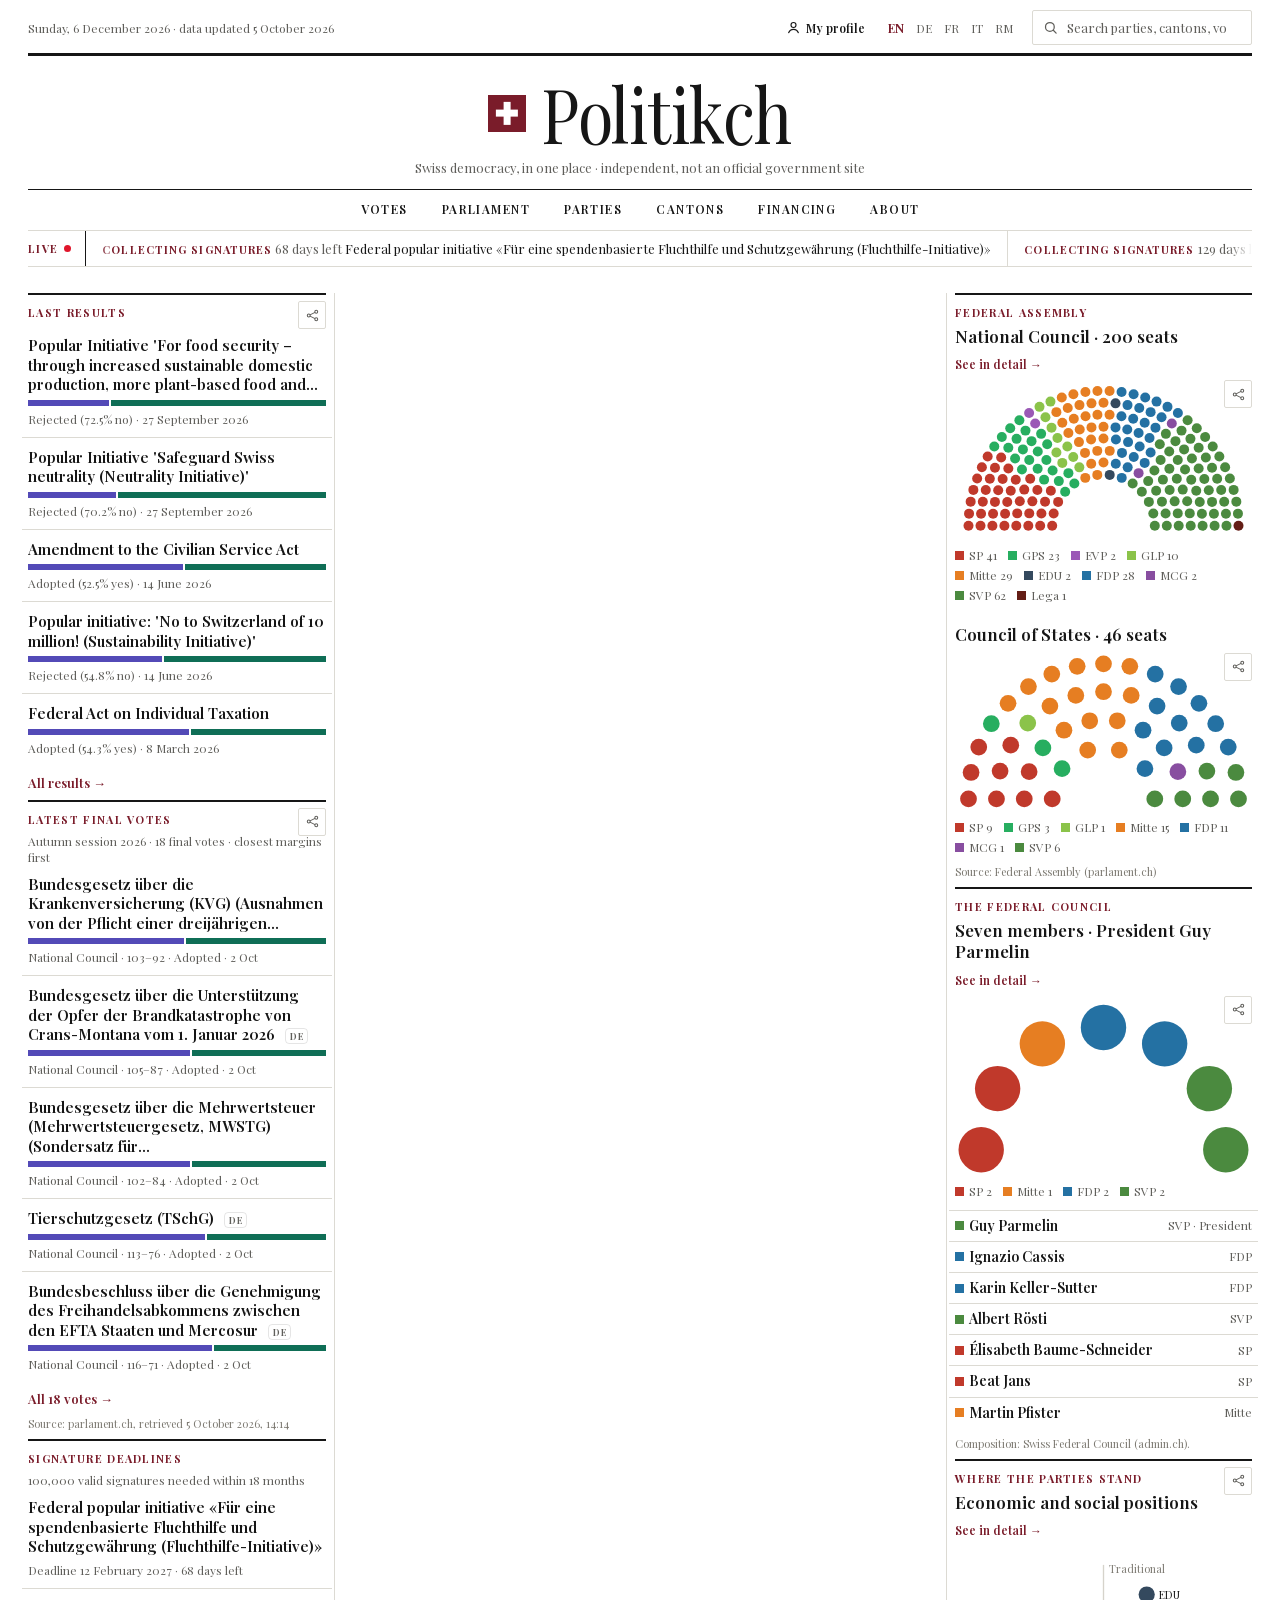
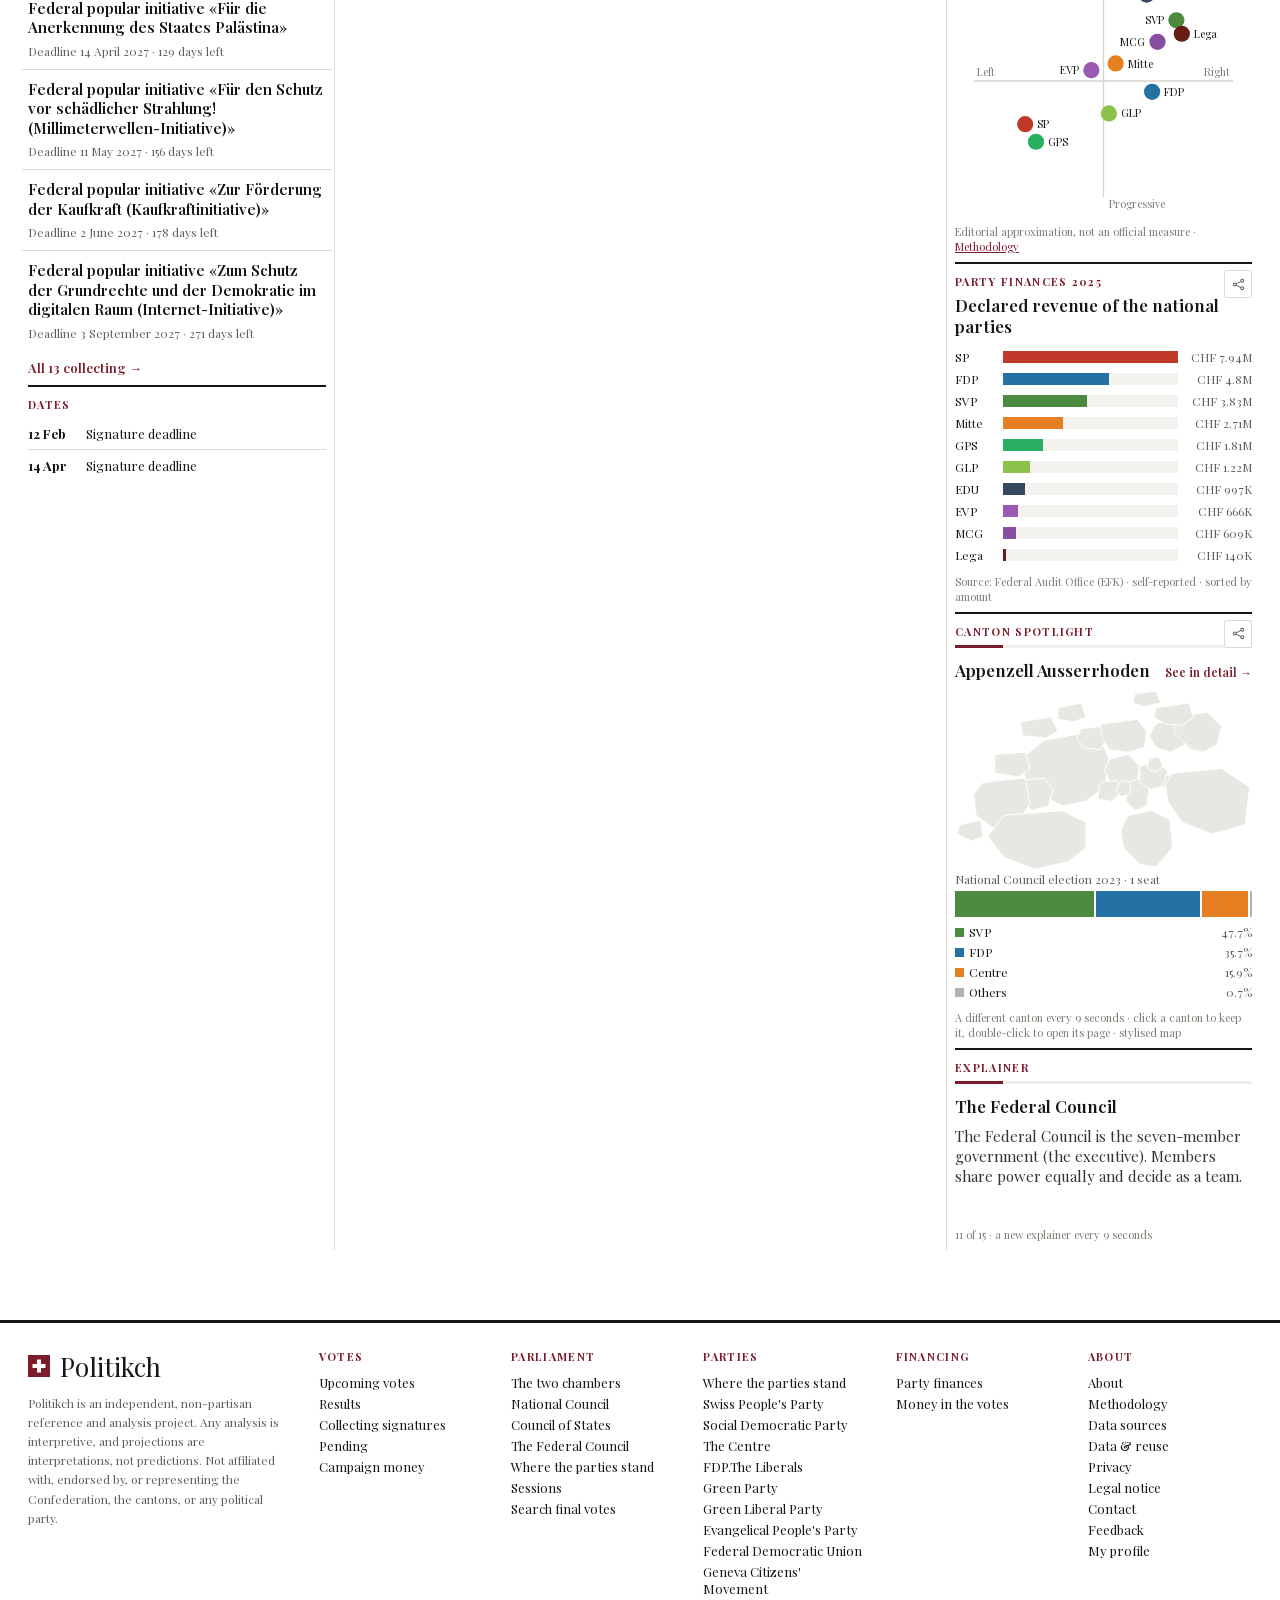
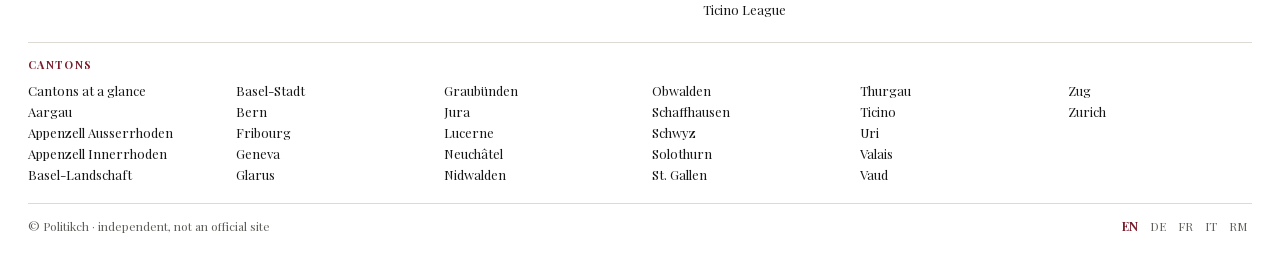
==== commit 9263680a: "Session ticker page and the strip under "Parliament now" - #/ticker/<date> (js/ticker.js): per counc" ====
--- a/index.html
+++ b/index.html
@@ -335,6 +335,21 @@
       <div class="canton-content" id="session-content"></div>
     </div>
 
+    <!-- SESSION TICKER PAGE (js/ticker.js) -->
+    <div id="ticker-page" class="subpage">
+      <div class="canton-hero session-hero">
+        <div class="subpage-inner">
+          <button class="back-btn" data-back="sessions" data-i18n="nav.back">Back</button>
+          <div class="session-emblem" aria-hidden="true"></div>
+          <h1 class="canton-title" id="ticker-title" data-i18n="ticker.title">Session ticker</h1>
+          <p class="canton-capital" id="ticker-sub"></p>
+        </div>
+      </div>
+      <div class="canton-content">
+        <div id="ticker-content"></div>
+      </div>
+    </div>
+
     <!-- VOTES PAGE (search all final votes) -->
     <div id="votes-page" class="subpage">
       <div class="canton-hero session-hero">
--- a/css/styles.css
+++ b/css/styles.css
@@ -729,6 +729,13 @@
 .canton-title {
   font-family: 'Playfair Display', serif; font-size: clamp(38px, 6vw, 58px);
   font-weight: 700; letter-spacing: -2px; line-height: 1; margin-bottom: 12px;
+  overflow-wrap: break-word; /* last resort: a word wider than the column breaks instead of being cut off */
+}
+/* Phones: long words in headlines ("Neutralitätsinitiative", "l'approvisionnement")
+   don't fit the column at this size. Hyphenate them, in the language of the title
+   shown (its lang attribute, set by the page), long words only. */
+@media (max-width: 640px) {
+  .canton-title { -webkit-hyphens: auto; hyphens: auto; hyphenate-limit-chars: 12 5 5; }
 }
 .canton-capital { font-size: 15px; color: rgba(255, 255, 255, 0.5); margin-bottom: 32px; }
 .canton-stats { display: flex; gap: 40px; flex-wrap: wrap; }
@@ -1005,6 +1012,13 @@
 }
 .session-card-votes-muted { color: var(--mid); background: var(--cream-dark); }
 .session-card-arrow { flex: 0 0 auto; color: var(--red); font-size: 18px; transition: transform 0.2s; }
+/* Phones: drop the decorative season icon so the session name has room
+   ("Sessione primaverile 2026" no longer runs into the arrow); German
+   compounds ("Frühjahrssession") hyphenate like the headlines. */
+@media (max-width: 640px) {
+  .session-card-emblem { display: none; }
+  .session-card-name { -webkit-hyphens: auto; hyphens: auto; hyphenate-limit-chars: 12 5 5; overflow-wrap: break-word; }
+}
 .session-card:hover .session-card-arrow { transform: translateX(4px); }
 
 /* Session hero emblem (large, faint, behind the title) */
@@ -1751,3 +1765,47 @@
 .fin-seeall { flex: none; font-size: 13px; font-weight: 600; color: var(--red); text-decoration: none; white-space: nowrap; padding-bottom: 12px; }
 .fin-seeall:hover { text-decoration: underline; }
 .fin-seeall:focus-visible { outline: none; box-shadow: var(--focus); border-radius: 4px; }
+
+/* ---- Session ticker page (#/ticker, js/ticker.js) ---- */
+.tk-note { font-size: 15px; line-height: 1.55; margin: 0 0 8px; max-width: 760px; }
+.tk-fetched { font-size: 13px; color: var(--mid); margin: 0 0 20px; }
+.tk-days { display: flex; flex-wrap: wrap; gap: 6px; margin: 0 0 28px; }
+.tk-days a { font-size: 13px; padding: 5px 10px; border: 1px solid var(--border); border-radius: 4px; text-decoration: none; color: inherit; }
+.tk-days a[aria-current="page"] { background: var(--charcoal); color: #fff; border-color: var(--charcoal); }
+.tk-days a:focus-visible, .tk-num:focus-visible, .tk-more summary:focus-visible, .tk-groups summary:focus-visible { outline: none; box-shadow: var(--focus); border-radius: 4px; }
+.tk-empty { color: var(--mid); }
+.tk-council { margin: 36px 0 0; }
+.tk-meta { font-size: 13px; color: var(--mid); margin: 2px 0 0; }
+.tk-latest { font-size: 14px; margin: 8px 0 0; font-weight: 600; }
+.tk-h { font-size: 15px; margin: 22px 0 8px; }
+.tk-agenda { list-style: decimal; padding-left: 22px; margin: 0; }
+.tk-item { padding: 12px 0; border-bottom: 1px solid var(--border); }
+.tk-biz { font-size: 15px; line-height: 1.4; overflow-wrap: anywhere; }
+.tk-num { font-weight: 700; color: var(--red); text-decoration: none; white-space: nowrap; }
+.tk-num:hover { text-decoration: underline; }
+.tk-notes { font-size: 12px; color: var(--mid); }
+.tk-lang { font-size: 10px; font-weight: 700; letter-spacing: 0.04em; border: 1px solid var(--border); border-radius: 3px; padding: 0 4px; color: var(--mid); vertical-align: 1px; }
+.tk-dec { font-size: 14px; margin: 6px 0 0; }
+.tk-more { margin-top: 8px; }
+.tk-more > summary, .tk-groups > summary { cursor: pointer; font-size: 13px; font-weight: 600; color: var(--red); }
+.tk-h4 { font-size: 13px; text-transform: uppercase; letter-spacing: 0.05em; color: var(--mid); margin: 14px 0 6px; }
+.tk-speakers { list-style: none; padding: 0; margin: 0; font-size: 14px; }
+.tk-speakers li { padding: 3px 0; }
+.tk-time { font-variant-numeric: tabular-nums; color: var(--mid); font-size: 13px; }
+.tk-name { font-weight: 600; }
+.tk-who { color: var(--mid); font-size: 13px; }
+.tk-vote { padding: 10px 0; border-top: 1px dashed var(--border); }
+.tk-vh { margin: 0; font-size: 14px; font-weight: 600; overflow-wrap: anywhere; }
+.tk-bar { display: flex; gap: 2px; height: 6px; margin: 8px 0 4px; max-width: 420px; }
+.tk-tally { font-size: 13px; margin: 0; }
+.tk-meaning { display: grid; grid-template-columns: 1fr 1fr; gap: 6px 18px; margin: 8px 0 0; font-size: 13px; }
+.tk-meaning dt { font-weight: 600; }
+.tk-meaning dd { margin: 0; overflow-wrap: anywhere; }
+.tk-groups { margin-top: 6px; }
+.tk-gt { border-collapse: collapse; font-size: 13px; margin-top: 6px; }
+.tk-gt th, .tk-gt td { padding: 2px 10px 2px 0; text-align: left; font-variant-numeric: tabular-nums; }
+.tk-gt thead th { color: var(--mid); font-weight: 600; }
+@media (max-width: 640px) {
+  .tk-meaning { grid-template-columns: 1fr; }
+  .tk-agenda { padding-left: 18px; }
+}
--- a/css/news.css
+++ b/css/news.css
@@ -110,6 +110,14 @@
 .n-src a, .n-rule-note a { color: var(--n-accent); }
 .n-body { font-size: 15px; color: #333; min-height: 6.2em; margin: 0; }
 .n-more { display: inline-block; margin-top: 8px; font-size: 13px; font-weight: 600; color: var(--n-accent); text-decoration: none; }
+/* Session ticker strip under "Parliament now" (news.js tickerStripHTML) */
+.n-tk { margin-top: 12px; border: 1px solid var(--n-rule-c); padding: 10px 12px; }
+.n-tk-h { display: flex; align-items: center; gap: 6px; font-size: 12px; font-weight: 700; margin: 0 0 4px; }
+.n-tk-dot { display: inline-block; width: 7px; height: 7px; border-radius: 50%; background: var(--n-live); flex: none; }
+.n-tk-r { font-size: 12px; margin: 2px 0 0; }
+.n-tk-r span { color: var(--n-mid); }
+.n-tk-src { font-size: 11px; color: var(--n-mid); margin: 6px 0 0; }
+.n-tk .n-more { margin-top: 6px; }
 .n-more:hover, .n-src a:hover, .n-rule-note a:hover { text-decoration: underline; }
 
 .n-list { list-style: none; margin: 0; padding: 0; }
@@ -271,8 +279,9 @@
 /* ---- canton initials on the big map ---- */
 .n-map .n-ml { font-family: var(--n-sans); font-size: 11px; font-weight: 700; fill: #6f6b62; pointer-events: none; letter-spacing: 0.02em; }
 .n-map .n-ml.on { fill: #fff; }
+.n-map .n-ml.out.on { fill: var(--n-accent); }   /* label outside its canton (GL) */
 .n-map .n-ml-l { stroke: #8a877e; stroke-width: 0.8; pointer-events: none; }
-.n-asm-fc { max-width: 460px; }
+.n-asm-fc { max-width: 320px; }
 
 /* ---- "My profile" in the masthead ---- */
 .n-acct { display: inline-flex; align-items: center; gap: 5px; font-size: 12px; font-weight: 600; text-decoration: none; color: var(--n-ink); padding: 2px 4px; }
@@ -283,7 +292,7 @@
 .n-asm { display: grid; grid-template-columns: minmax(0, 1.35fr) minmax(0, 1fr); gap: 44px; align-items: start; border-top: var(--n-rule) solid var(--n-ink); padding: 14px 0 44px; scroll-margin-top: 16px; }
 .n-asm:first-child { border-top: none; padding-top: 0; }
 .n-asm-h { font-family: var(--n-serif); font-size: 32px; line-height: 1.12; margin: 2px 0 14px; }
-.n-asm-g .n-chart { max-width: 720px; }
+.n-asm-g .n-chart { max-width: 500px; }
 .n-asm-side .n-body { min-height: 0; margin-bottom: 12px; }
 .n-ptable td a { text-decoration: none; } .n-ptable td a:hover { color: var(--n-accent); text-decoration: underline; }
 .n-spec .n-sl { paint-order: stroke; stroke: #fff; stroke-width: 2.5px; stroke-linejoin: round; }
@@ -488,3 +497,45 @@
   .n-live, .n-tt, .n-fade { animation: none !important; }
   .n-tv { overflow-x: auto; } .n-dup { display: none !important; }
 }
+
+/* ---- profile: empty spectrum ---- */
+.n-spec-q circle { fill: #fff; stroke: var(--n-ink); stroke-width: 1.2; }
+.n-spec-q .n-q { font-family: var(--n-serif); font-size: 24px; font-weight: 700; fill: var(--n-ink); }
+.n-spec .n-spec-q .n-q-l { font-weight: 700; stroke-width: 7px; }
+
+/* ---- Romansh notice (under the Live row) ---- */
+.n-rmnote { position: relative; border-bottom: 1px solid var(--n-rule-c); background: var(--n-hover); padding: 10px 44px 10px 14px; font-size: 13px; line-height: 1.45; }
+.n-rmnote p { margin: 0; } .n-rmnote p + p { margin-top: 4px; color: var(--n-mid); }
+.n-rmnote-x { position: absolute; top: 6px; right: 6px; width: 32px; height: 32px; border: 0; background: none; font-size: 20px; line-height: 1; cursor: pointer; color: var(--n-ink); }
+.n-rmnote-x:hover, .n-rmnote-x:focus-visible { color: var(--n-accent); }
+
+/* ---- centre column on phones: campaign money only ---- */
+@media (max-width: 600px) { .n-no-phone { display: none; } }
+
+/* ---- columns: a shorter column stops at its end (top set in news.js) ---- */
+.n-stick { position: sticky; }
+
+/* ---- Live row: a finger drags it sideways; vertical swipes still scroll the page ---- */
+.n-tv { touch-action: pan-y; }
+
+/* ---- share buttons on 1.1 graphs: small square at the top right ---- */
+html[data-design="1.1"] .share-btn { top: 6px; right: 0; width: 28px; height: 28px; border-color: var(--n-rule-c); background: #fff; color: var(--n-mid); backdrop-filter: none; }
+html[data-design="1.1"] .share-btn:hover, html[data-design="1.1"] .share-btn:focus-visible { color: var(--n-accent); border-color: var(--n-accent); }
+html[data-design="1.1"] .share-btn svg { width: 15px; height: 15px; }
+html[data-design="1.1"] .n-g > .share-btn { top: 0; }
+.n-g { position: relative; }
+
+/* ---- proposal page: positioning from Parliament's final vote ---- */
+.gv-endorsers { display: flex; flex-direction: column; gap: 6px; align-items: flex-start; }
+.gv-row { display: flex; flex-wrap: wrap; align-items: center; gap: 4px; }
+.endorse-chip.gv-no, .endorse-chip.gv-split { background: #fff !important; color: var(--n-ink); box-shadow: inset 0 0 0 2px var(--c); }
+.endorse-chip.gv-split { background: linear-gradient(90deg, var(--c) 50%, #fff 50%) !important; }
+.gv-note { margin-top: 8px; font-size: 12px; line-height: 1.5; }
+.init-parl:not(:empty) { margin-top: 40px; max-width: 760px; }
+html[data-design="1.1"] .vote-scale.share-host .vote-endorsers { padding-right: 36px; }   /* clear of the share button */
+
+/* ---- final votes: what Yes/No refer to (decrees on initiatives) ---- */
+.svote-frame { font-size: 12px; color: var(--n-mid); margin: 4px 0 6px; line-height: 1.45; }
+.svote-official { font-size: 12px; color: var(--n-mid); margin: 6px 0; }
+.svote-official-k { font-weight: 600; color: var(--n-ink); }
+.n-rec { font-size: 12px; font-weight: 700; margin: 6px 0 2px; }
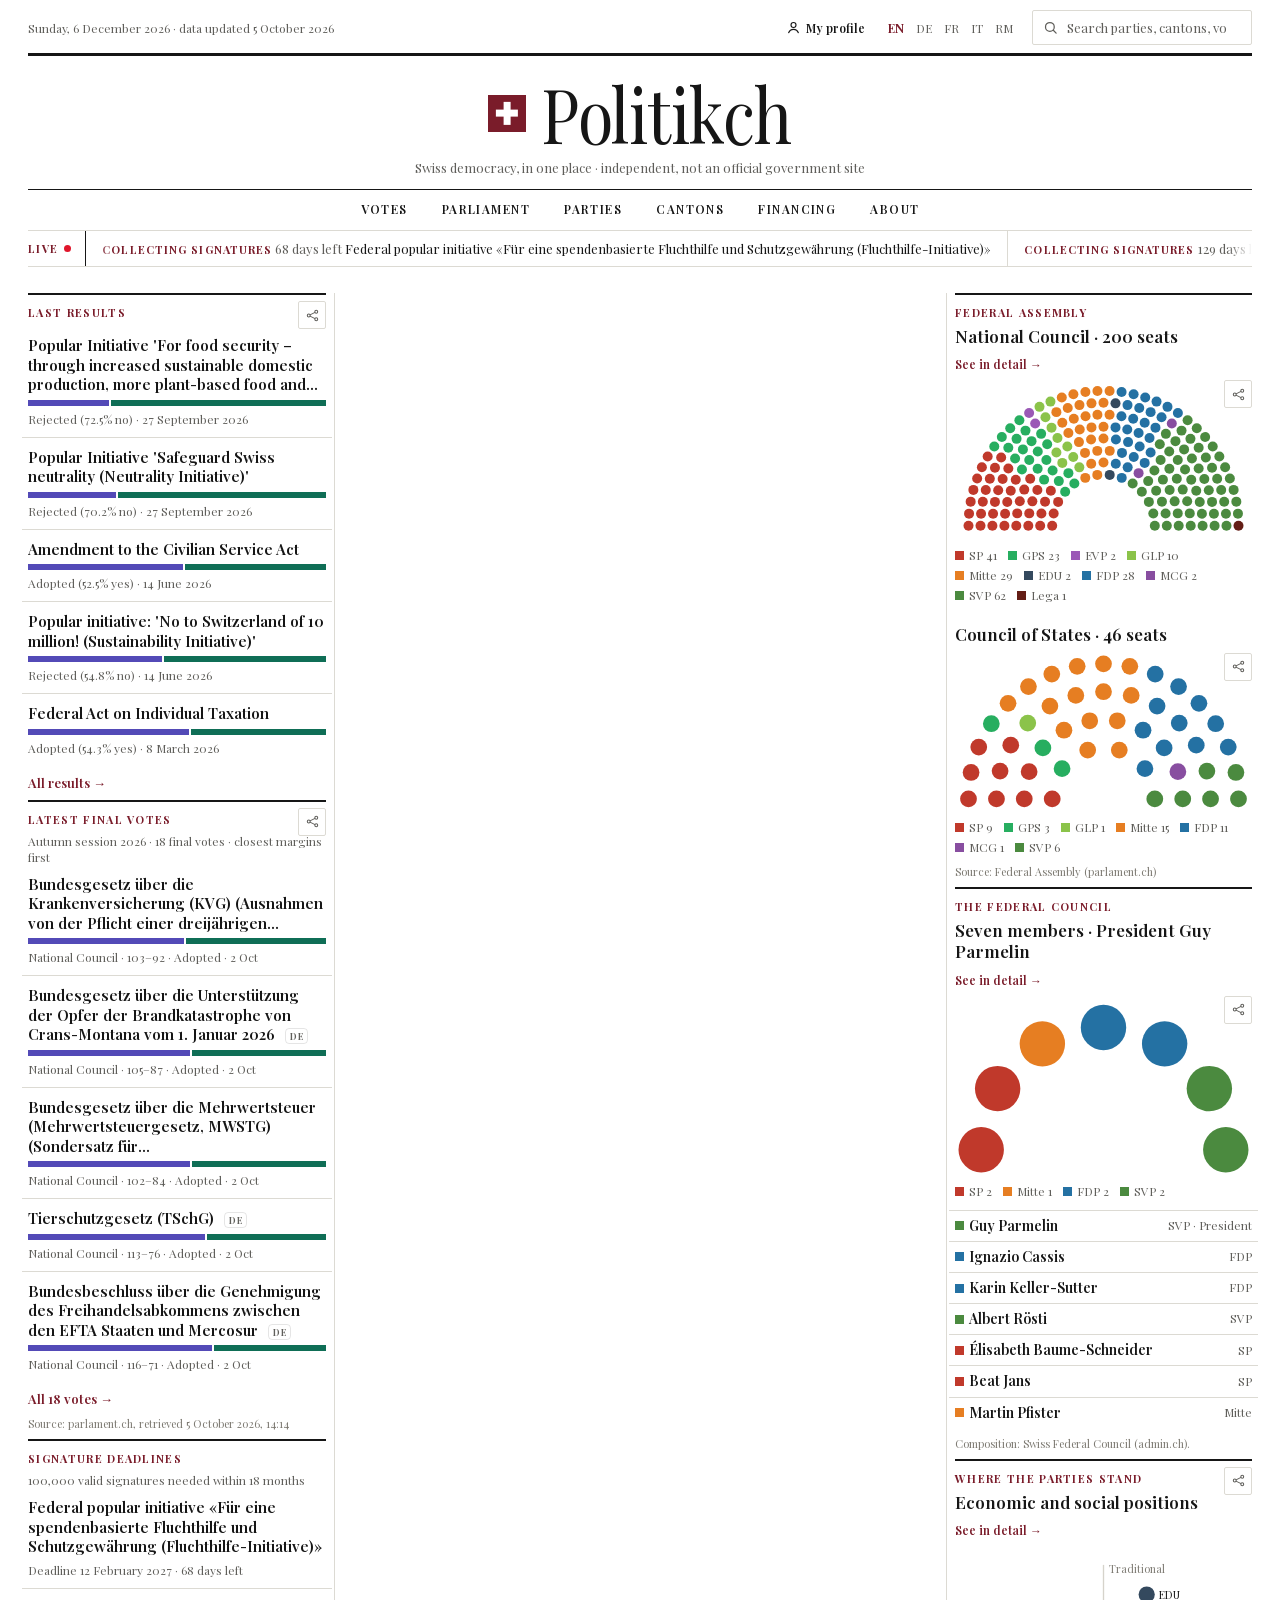
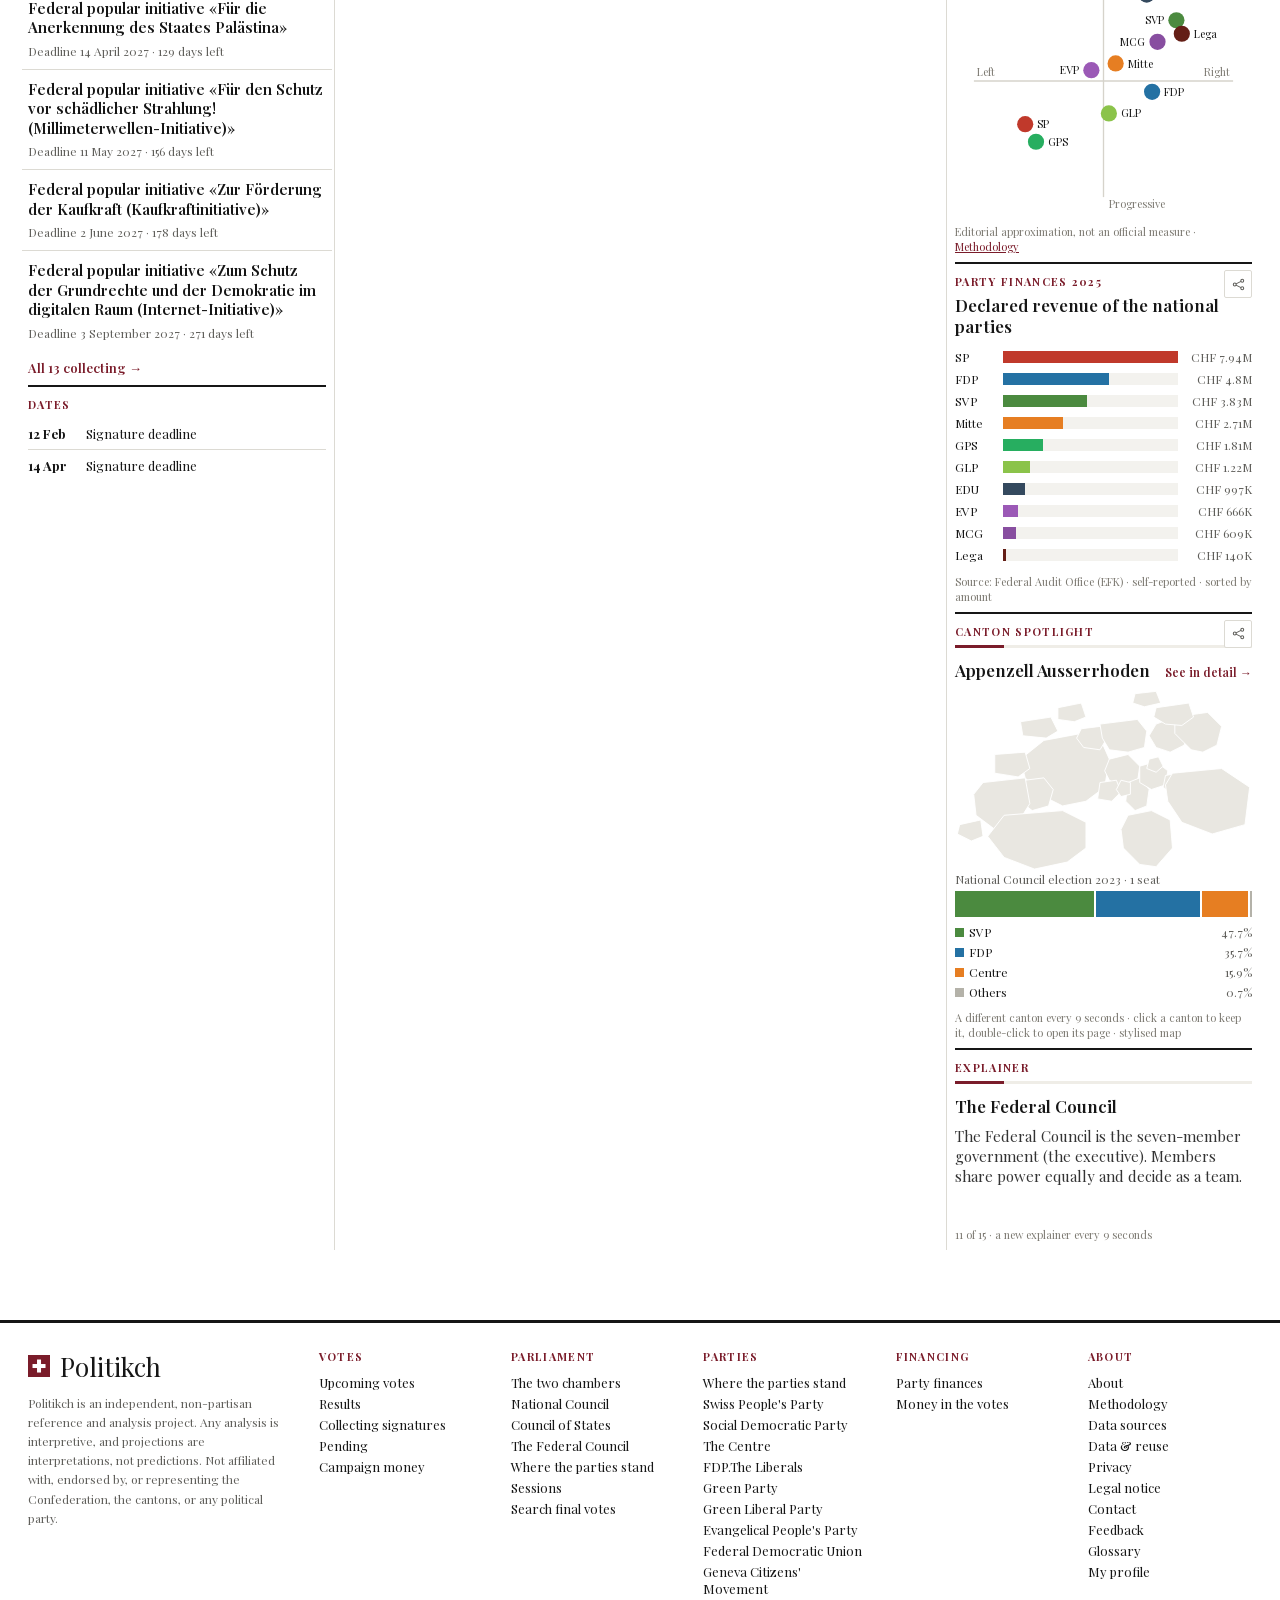
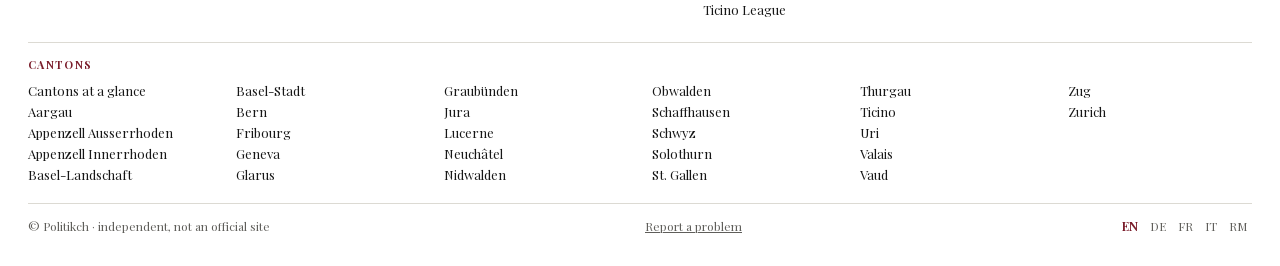
==== commit c04aef23: "Highlight toolbar with Define and Report, and a glossary of institutions Highlighting text on any pa" ====
--- a/index.html
+++ b/index.html
@@ -21,6 +21,7 @@
   <link rel="stylesheet" href="css/fonts.css">
   <link rel="stylesheet" href="css/styles.css?v=20260925a">
   <link rel="stylesheet" href="css/news.css?v=20260925a">
+  <link rel="stylesheet" href="css/tools.css?v=20260925a">
   <!-- Site settings (set in the local admin tool) and the design switch: 1.0 = the
        original layout (frozen), 1.1 = the news layout. Applied before first paint. -->
   <script src="js/site-settings.js?v=20260925a"></script>
@@ -449,6 +450,18 @@
       </div>
       <div class="canton-content"><div class="info-prose" id="subscribe-content"></div></div>
     </div>
+
+    <!-- GLOSSARY (#/glossary) — js/glossary.js -->
+    <div id="glossary-page" class="subpage">
+      <div class="canton-hero session-hero">
+        <div class="subpage-inner">
+          <button class="back-btn" data-back="" data-i18n="nav.back">Back</button>
+          <h1 class="canton-title" id="glossary-title"></h1>
+          <p class="canton-capital" id="glossary-lead"></p>
+        </div>
+      </div>
+      <div class="canton-content"><div class="info-prose" id="glossary-content"></div></div>
+    </div>
   </main>
 
   <!-- SITE-WIDE FOOTER -->
--- a/css/tools.css
+++ b/css/tools.css
@@ -0,0 +1,95 @@
+/* ============================================================
+   Highlight toolbar, "Define" pop-up, glossary page and the report form
+   (js/select-tools.js, js/glossary.js, js/report.js).
+   Shared by both designs; colours fall back to the 1.1 palette.
+   ============================================================ */
+
+/* ---- toolbar: only while text is highlighted ---- */
+.sel-tools {
+  position: fixed; z-index: 1200; display: flex; align-items: stretch;
+  background: #161616; color: #fff; border-radius: 4px;
+  box-shadow: 0 6px 20px rgba(0, 0, 0, 0.22), 0 1px 3px rgba(0, 0, 0, 0.2);
+  font-family: var(--n-sans, 'DM Sans', system-ui, sans-serif);
+  -webkit-user-select: none; user-select: none; touch-action: manipulation;
+}
+.sel-tools[hidden] { display: none; }
+.sel-tools button {
+  display: inline-flex; align-items: center; gap: 7px; min-height: 36px; padding: 0 14px;
+  background: none; border: 0; color: inherit; font: 600 13.5px/1 inherit; font-family: inherit;
+  cursor: pointer; white-space: nowrap;
+}
+.sel-tools button + button { border-left: 1px solid rgba(255, 255, 255, 0.22); }
+.sel-tools button:hover { background: rgba(255, 255, 255, 0.1); }
+.sel-tools button:focus-visible { outline: 2px solid #fff; outline-offset: -3px; }
+.sel-tools svg { width: 17px; height: 17px; flex: none; }
+@media (pointer: coarse) {
+  .sel-tools button { min-height: 44px; padding: 0 18px; font-size: 15px; }
+  .sel-tools svg { width: 19px; height: 19px; }
+}
+
+/* ---- "Define" pop-up ---- */
+.def-pop {
+  position: fixed; z-index: 1250; width: min(380px, calc(100vw - 24px)); max-height: min(70vh, 520px); overflow: auto;
+  background: #fff; color: #161616; border-top: 3px solid var(--n-accent, #7A1C2A);
+  box-shadow: 0 12px 36px rgba(0, 0, 0, 0.22), 0 2px 6px rgba(0, 0, 0, 0.12);
+  padding: 16px 20px 14px; font-family: var(--n-sans, 'DM Sans', system-ui, sans-serif); font-size: 15px; line-height: 1.55;
+}
+.def-close {
+  position: absolute; top: 6px; right: 8px; width: 36px; height: 36px; border: 0; background: none;
+  font-size: 24px; line-height: 1; color: #5f5e5a; cursor: pointer;
+}
+.def-close:hover { color: #161616; }
+.def-kicker { margin: 0 0 4px; font-size: 11.5px; font-weight: 700; letter-spacing: 0.08em; text-transform: uppercase; color: var(--n-accent, #7A1C2A); }
+.def-term { margin: 0 36px 6px 0; font-family: var(--n-serif, 'Playfair Display', Georgia, serif); font-size: 22px; line-height: 1.2; }
+.def-term-none { font-size: 18px; }
+.def-also { margin: 0 0 10px; font-size: 13px; color: #5f5e5a; }
+.def-text { margin: 0 0 12px; }
+.def-pending { color: #5f5e5a; font-style: italic; }
+.def-rel { margin: 0 0 10px; font-size: 13px; color: #5f5e5a; display: flex; flex-wrap: wrap; gap: 6px; align-items: center; }
+.def-chip {
+  border: 1px solid #dcdad3; background: #f6f4f0; color: #161616; font: inherit; font-size: 13px;
+  padding: 4px 10px; min-height: 28px; cursor: pointer;
+}
+.def-chip:hover { border-color: var(--n-accent, #7A1C2A); }
+.def-which { list-style: none; margin: 8px 0 4px; padding: 0; display: flex; flex-direction: column; gap: 8px; }
+.def-which .def-chip { width: 100%; text-align: left; font-size: 15px; padding: 10px 12px; }
+.def-src { margin: 0 0 10px; font-size: 13px; color: #5f5e5a; }
+.def-src a, .def-foot a { color: var(--n-accent, #7A1C2A); }
+.def-foot { margin: 10px 0 0; padding-top: 10px; border-top: 1px solid #dcdad3; font-size: 12.5px; color: #5f5e5a; display: flex; flex-wrap: wrap; gap: 6px 14px; justify-content: space-between; }
+.def-all { font-weight: 600; margin-left: auto; }
+.def-actions { display: flex; flex-wrap: wrap; gap: 8px; margin: 12px 0 4px; }
+.def-btn { min-height: 40px; padding: 0 14px; border: 1px solid #c9c6bd; background: #fff; color: #161616; font: 600 14px/1 inherit; font-family: inherit; cursor: pointer; }
+.def-btn-main { background: var(--n-accent, #7A1C2A); border-color: var(--n-accent, #7A1C2A); color: #fff; }
+.def-btn:focus-visible, .def-chip:focus-visible, .def-close:focus-visible { outline: 2px solid var(--n-accent, #7A1C2A); outline-offset: 2px; }
+
+/* Phones: a sheet along the bottom of the screen. */
+@media (max-width: 640px) {
+  .def-pop {
+    left: 0 !important; right: 0; bottom: 0; top: auto !important; width: 100%; max-height: 72vh;
+    padding: 18px 18px calc(16px + env(safe-area-inset-bottom));
+    box-shadow: 0 -8px 30px rgba(0, 0, 0, 0.22);
+  }
+}
+
+/* ---- glossary page ---- */
+.gl-search-label { position: absolute; width: 1px; height: 1px; overflow: hidden; clip: rect(0 0 0 0); white-space: nowrap; }
+.gl-search { width: 100%; max-width: 420px; margin: 0 0 8px; }
+.gl-cat { margin-top: 18px; }
+.gl-dl { margin: 0; }
+.gl-item { padding: 10px 0; border-bottom: 1px solid #e6e4dd; }
+.gl-item dt { font-weight: 700; }
+.gl-item dd { margin: 2px 0 0; }
+.gl-src { font-size: 13px; color: var(--n-accent, #7A1C2A); }
+
+/* ---- report form (reuses the contact dialog) ---- */
+.report-types { border: 0; margin: 0; padding: 0; }
+.report-types legend { padding: 0; }
+.report-type { display: flex; gap: 8px; align-items: flex-start; font-size: 14px; margin: 6px 0; cursor: pointer; }
+.report-type input { margin-top: 3px; }
+.report-hp { position: absolute; left: -9999px; width: 1px; height: 1px; overflow: hidden; }
+.report-status { min-height: 1.2em; font-size: 13px; margin: 10px 0 0; }
+.report-done { font-size: 15px; margin: 10px 0 0; }
+.report-dialog .contact-note a { text-decoration: underline; }
+.n-freport { background: none; border: 0; padding: 0; font: inherit; color: inherit; text-decoration: underline; cursor: pointer; }
+.def-term::first-letter, .gl-item dt::first-letter { text-transform: uppercase; }
+.gl-cat .info-h { margin-top: 6px; }
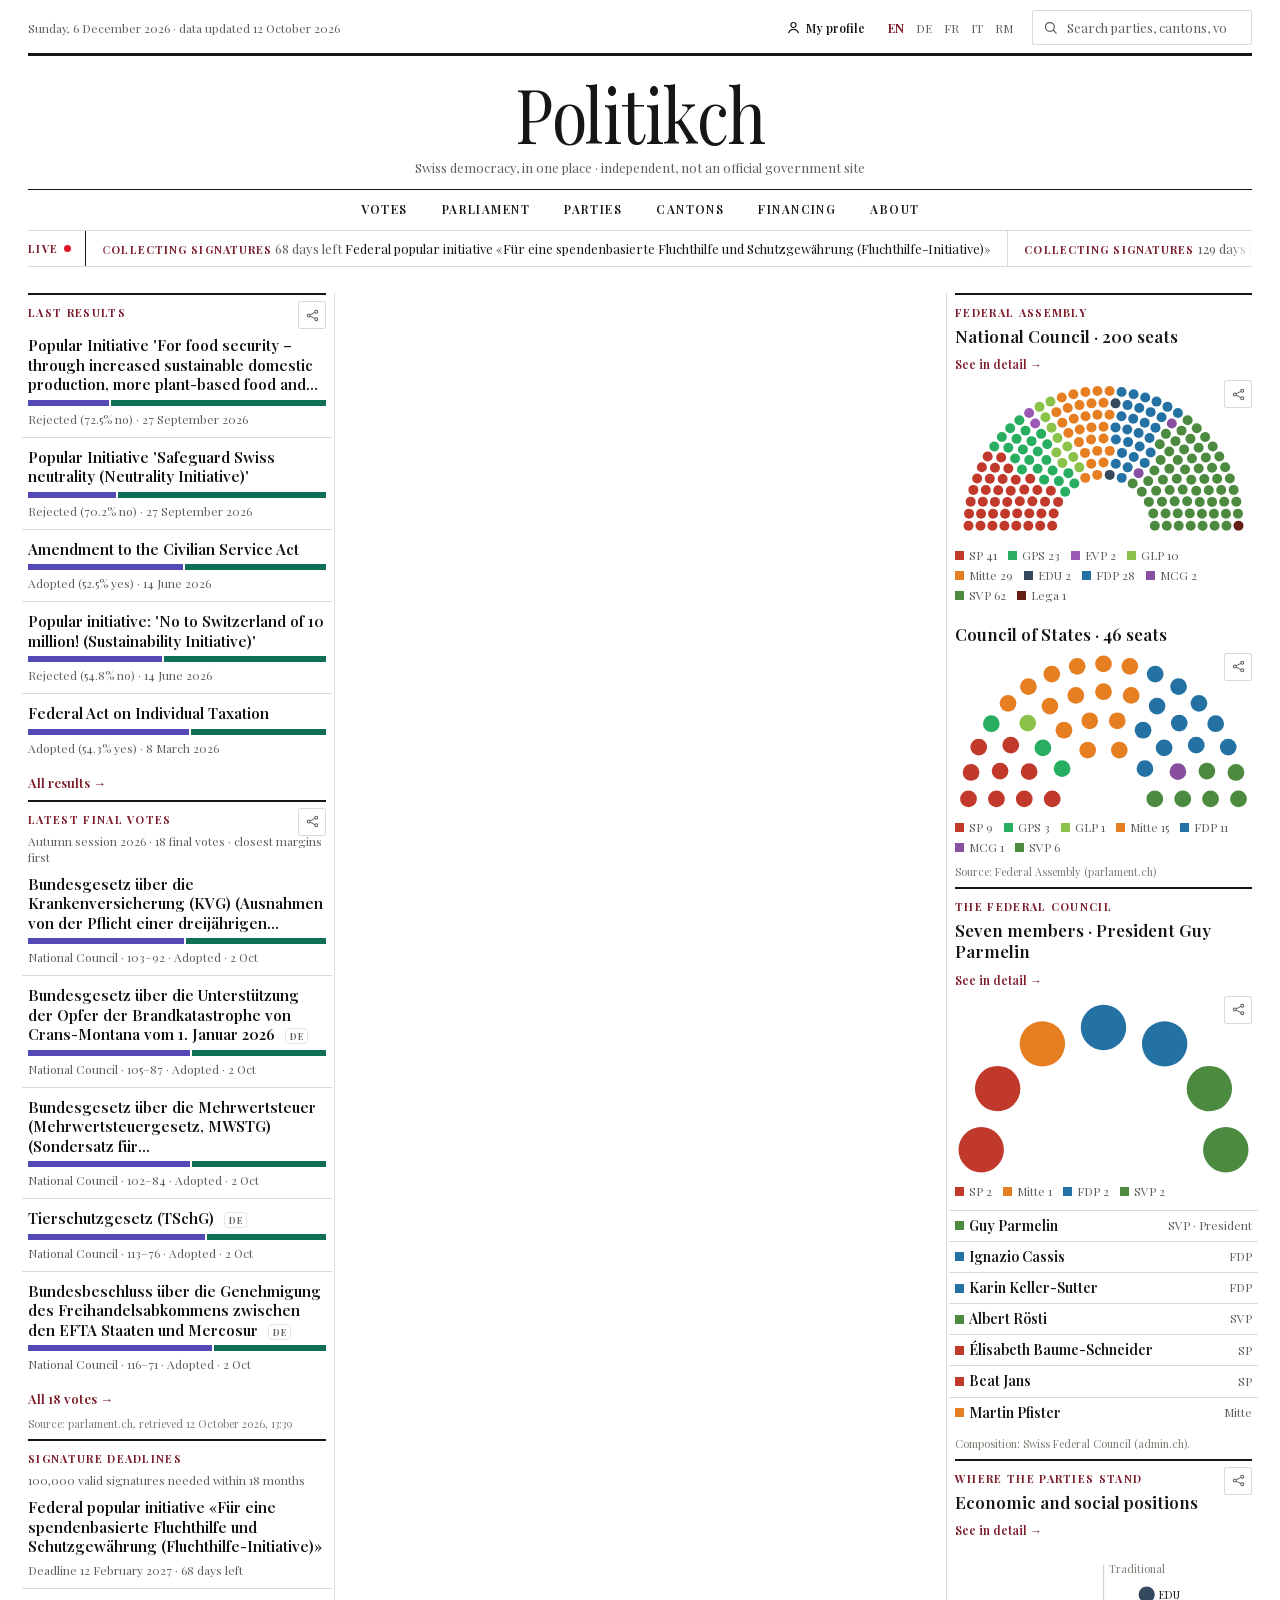
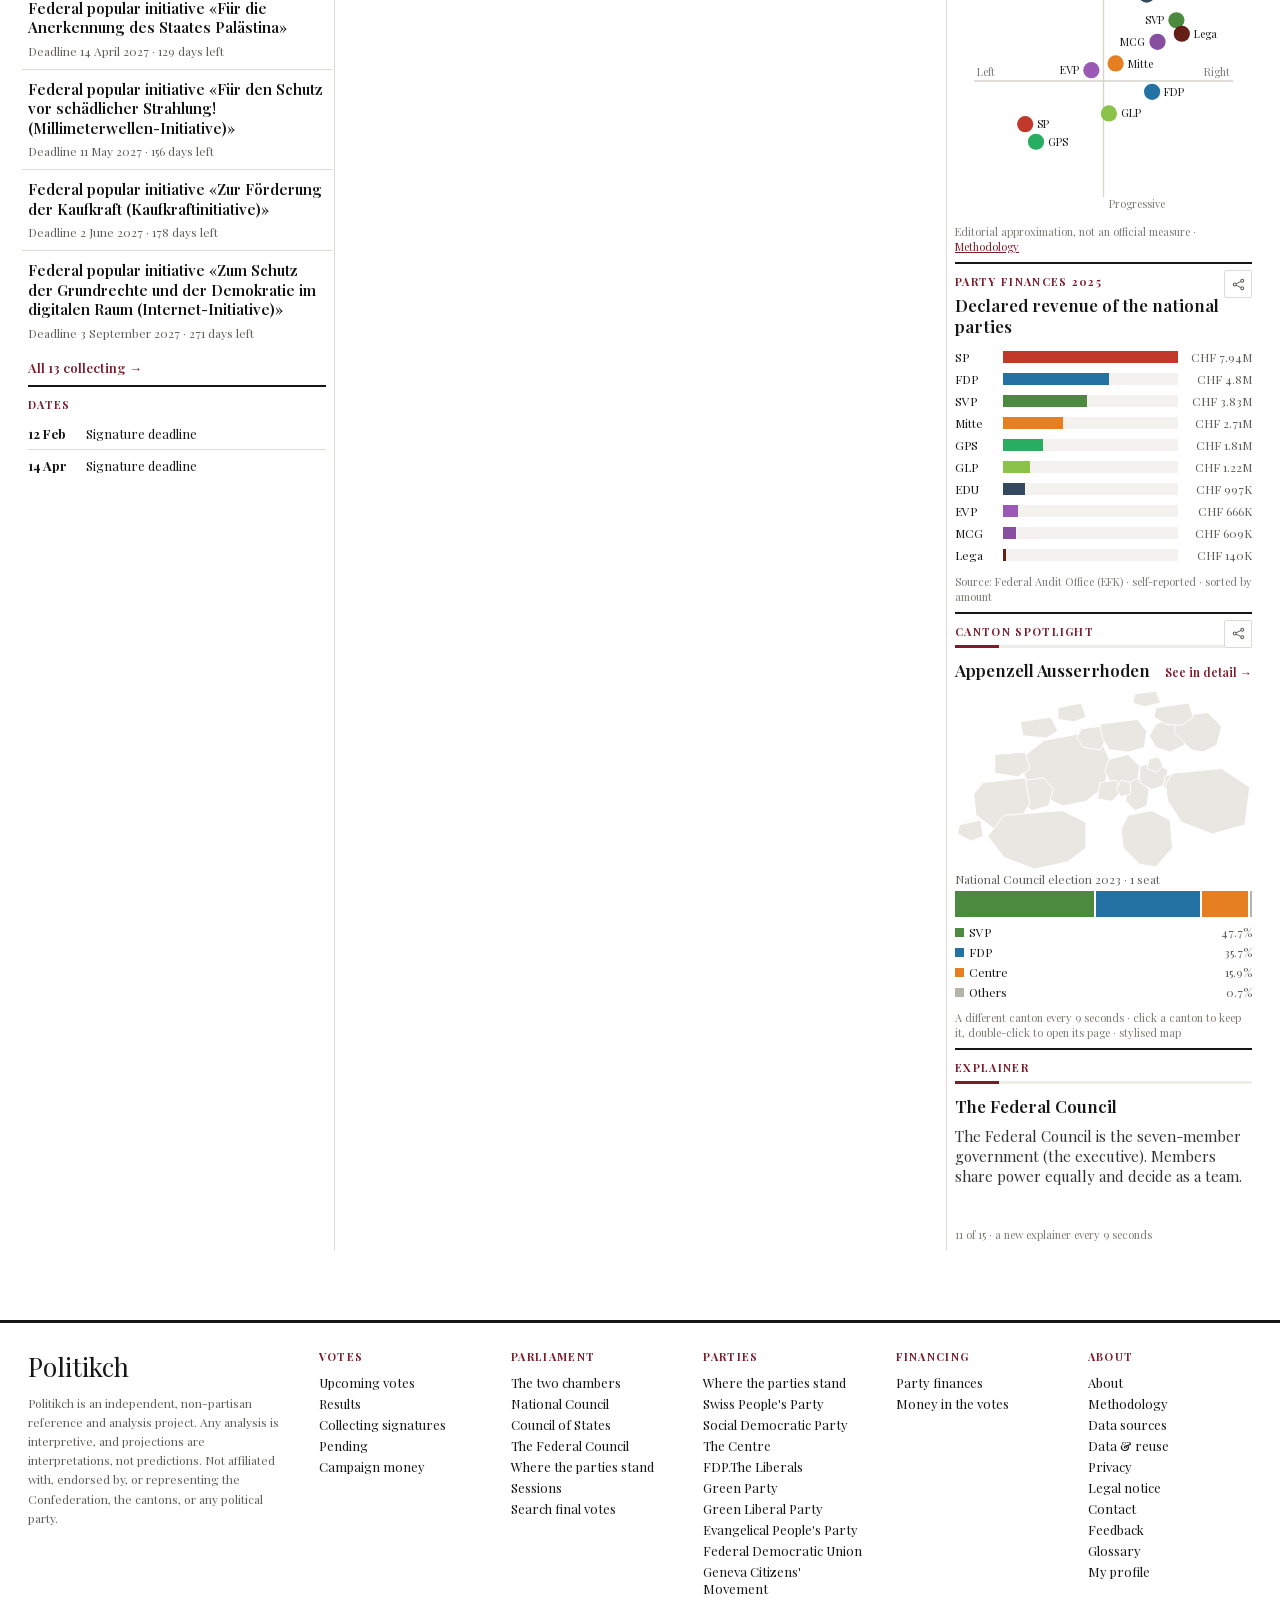
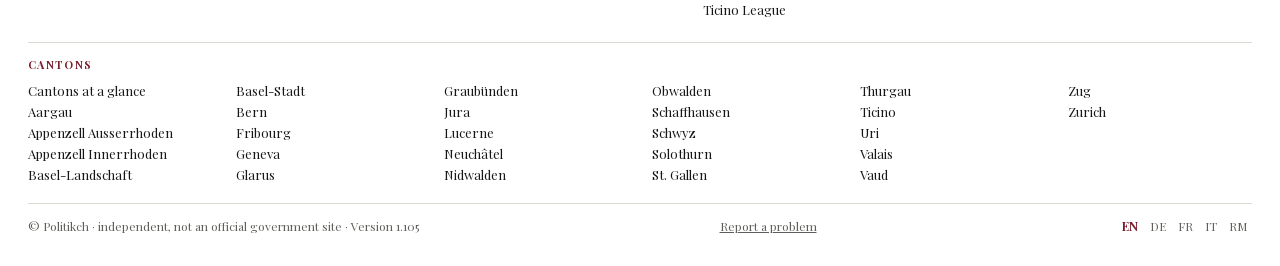
==== commit 9d795662: "Remove the Swiss cross from the logo (Q2) The red square with a white cross is gone everywhere: the " ====
--- a/index.html
+++ b/index.html
@@ -41,7 +41,7 @@
         <span class="n-tools"><a class="n-acct" id="n-acct" href="#/profile"><svg viewBox="0 0 24 24" aria-hidden="true"><circle cx="12" cy="8" r="4"/><path d="M4 21c1.5-4 4.5-6 8-6s6.5 2 8 6"/></svg><span id="n-acct-t">My profile</span></a><span class="n-langs" id="n-langs" role="group" aria-label="Language"></span><span class="n-search" id="n-search"></span></span>
       </div>
       <div class="n-mast">
-        <a class="n-name" href="#/" data-home><span class="n-cross" aria-hidden="true"></span><span class="n-name-text">Politikch</span></a>
+        <a class="n-name" href="#/" data-home><span class="n-name-text">Politikch</span></a>
         <p class="n-tag" id="n-tag"></p>
       </div>
       <div class="n-nav" id="n-nav" role="navigation" aria-label="Main">
@@ -55,7 +55,6 @@
   <!-- NAV -->
   <nav id="navbar">
     <button class="nav-logo" data-home aria-label="PolitikCH home">
-      <span class="nav-logo-cross" aria-hidden="true"></span>
       <span class="nav-logo-text" aria-hidden="true"><span class="nav-logo-p">P</span><span class="nav-logo-mid"><span class="nav-logo-mid-in">olitik</span></span><span class="nav-logo-ch">CH</span></span>
     </button>
     <ul class="nav-links">
--- a/css/styles.css
+++ b/css/styles.css
@@ -75,17 +75,6 @@
   text-decoration: none; color: var(--charcoal);
   background: none; border: none; cursor: pointer; font: inherit;
 }
-.nav-logo-cross {
-  width: 32px; height: 32px; background: var(--red);
-  border-radius: 4px; display: flex; align-items: center;
-  justify-content: center; position: relative; transition: var(--transition);
-}
-.nav-logo-cross::before, .nav-logo-cross::after {
-  content: ''; position: absolute; background: #fff; border-radius: 1px;
-}
-.nav-logo-cross::before { width: 16px; height: 4px; }
-.nav-logo-cross::after { width: 4px; height: 16px; }
-.nav-logo:hover .nav-logo-cross { transform: rotate(90deg); }
 .nav-logo-text {
   font-family: 'Playfair Display', serif;
   font-size: 18px; font-weight: 700; letter-spacing: -0.3px;
@@ -1361,6 +1350,8 @@
 a.fin-name { text-decoration: none; }
 a.fin-name:hover, .fin-row:focus a.fin-name { color: var(--red); text-decoration: underline; }
 .fin-amt { font-variant-numeric: tabular-nums; color: var(--mid); white-space: nowrap; }
+.fin-row .fin-name.tip-target { font-style: italic; white-space: normal; }   /* summary rows: never cut off */
+.fin-row-summary .fin-dot { box-shadow: inset 0 0 0 1px rgba(0, 0, 0, 0.12); }   /* the pale rest slice stays visible */
 .fin-none { color: var(--mid); font-style: italic; font-size: 13px; }
 .fin-block.is-dim .fin-slice:not(.hl) { opacity: 0.22; }
 .fin-block.is-dim .fin-row:not(.hl) { opacity: 0.35; }
@@ -1613,6 +1604,7 @@
 .ai-ov-for .ai-ov-collabel { color: #3c7d54; }
 .ai-ov-against .ai-ov-collabel { color: var(--red); }
 .ai-ov-author { font-size: 11px; color: var(--mid); margin: 0 0 8px; font-style: italic; }
+.ai-ov-resp { font-size: 11px; color: var(--mid); margin: -4px 0 8px; }
 .ai-ov-list { margin: 0; padding-left: 18px; font-size: 14px; line-height: 1.65; color: var(--charcoal); }
 .ai-ov-list li { margin: 0 0 8px; }
 .ai-ov-disclaimer { font-size: 12px; color: var(--mid); line-height: 1.6; margin: 14px 0 0; }
--- a/css/news.css
+++ b/css/news.css
@@ -35,14 +35,10 @@
 .n-lang.on { color: var(--n-accent); font-weight: 700; }
 .n-mast { border-top: 3px solid var(--n-ink); border-bottom: 1px solid var(--n-ink); text-align: center; padding: var(--n-mastPad, 18px) 0 calc(var(--n-mastPad, 18px) * 0.67); }
 .n-name { font-family: var(--n-serif); font-size: min(var(--n-titleSize, 58px), 12vw); line-height: 1; letter-spacing: -0.5px; display: inline-flex; align-items: center; gap: 0.24em; text-decoration: none; color: var(--n-ink); }
-.n-name .n-cross { width: 0.58em; height: 0.58em; }
 /* Title height / width from the admin: stretched with a transform; the extra
    height is added as margin here, the extra width by fitTitle() in news.js. */
 .n-name-text { display: inline-block; transform: scale(var(--n-titleSX, 1), var(--n-titleSY, 1)); transform-origin: left center;
   margin-block: calc((var(--n-titleSY, 1) - 1) * 0.5em); }
-.n-cross { width: 34px; height: 34px; background: var(--n-accent); position: relative; display: inline-block; flex: none; }
-.n-cross::before, .n-cross::after { content: ''; position: absolute; background: #fff; left: 50%; top: 50%; transform: translate(-50%, -50%); }
-.n-cross::before { width: 59%; height: 18%; } .n-cross::after { width: 18%; height: 59%; }
 .n-tag { font-size: 13px; color: var(--n-mid); margin-top: 8px; }
 
 /* search box (moved in from the 1.0 bar) */
@@ -152,7 +148,7 @@
 .n-photo img, .n-ph { display: block; width: 100%; aspect-ratio: 16 / 9; object-fit: cover; background: #eeece6; }
 .n-photo.lead img, .n-photo.lead .n-ph { aspect-ratio: 3 / 2; }
 .n-ph { display: flex; align-items: center; justify-content: center; }
-.n-ph .n-cross { width: 44px; height: 44px; opacity: 0.18; }
+.n-ph-mark { font-family: var(--n-serif); font-size: 28px; color: var(--n-ink); opacity: 0.16; }
 .n-photo figcaption { font-size: 11px; color: var(--n-muted); margin-top: 5px; }
 .n-fig { border-top: 1px solid var(--n-rule-c); padding: 14px 0 18px; }
 .n-ft { font-family: var(--n-serif); font-size: 18px; font-weight: 600; margin: 0 0 10px; }
@@ -229,7 +225,6 @@
 #news-footer { border-top: 3px solid var(--n-ink); margin-top: 30px; padding: 26px 0 30px; font-size: 13px; background: #fff; color: var(--n-ink); }
 .n-fgrid { display: grid; grid-template-columns: 1.6fr repeat(5, 1fr); gap: 28px; }
 .n-fname { font-family: var(--n-serif); font-size: 26px; display: flex; align-items: center; gap: 10px; margin-bottom: 10px; text-decoration: none; }
-.n-fname .n-cross { width: 22px; height: 22px; }
 .n-fabout p { color: var(--n-mid); font-size: 12px; line-height: 1.6; }
 #news-footer h5 { font-size: 11px; letter-spacing: 0.12em; text-transform: uppercase; color: var(--n-accent); margin: 0 0 8px; }
 #news-footer ul { list-style: none; margin: 0; padding: 0; }
@@ -510,7 +505,12 @@
 .n-rmnote-x:hover, .n-rmnote-x:focus-visible { color: var(--n-accent); }
 
 /* ---- centre column on phones: campaign money only ---- */
-@media (max-width: 600px) { .n-no-phone { display: none; } }
+@media (max-width: 600px) {
+  .n-no-phone { display: none; }
+  /* Footer base line: the copyright/version text gets its own row on phones. */
+  .n-fbase { flex-wrap: wrap; gap: 8px 16px; }
+  .n-fbase > span:first-child { flex: 1 1 100%; }
+}
 
 /* ---- columns: a shorter column stops at its end (top set in news.js) ---- */
 .n-stick { position: sticky; }
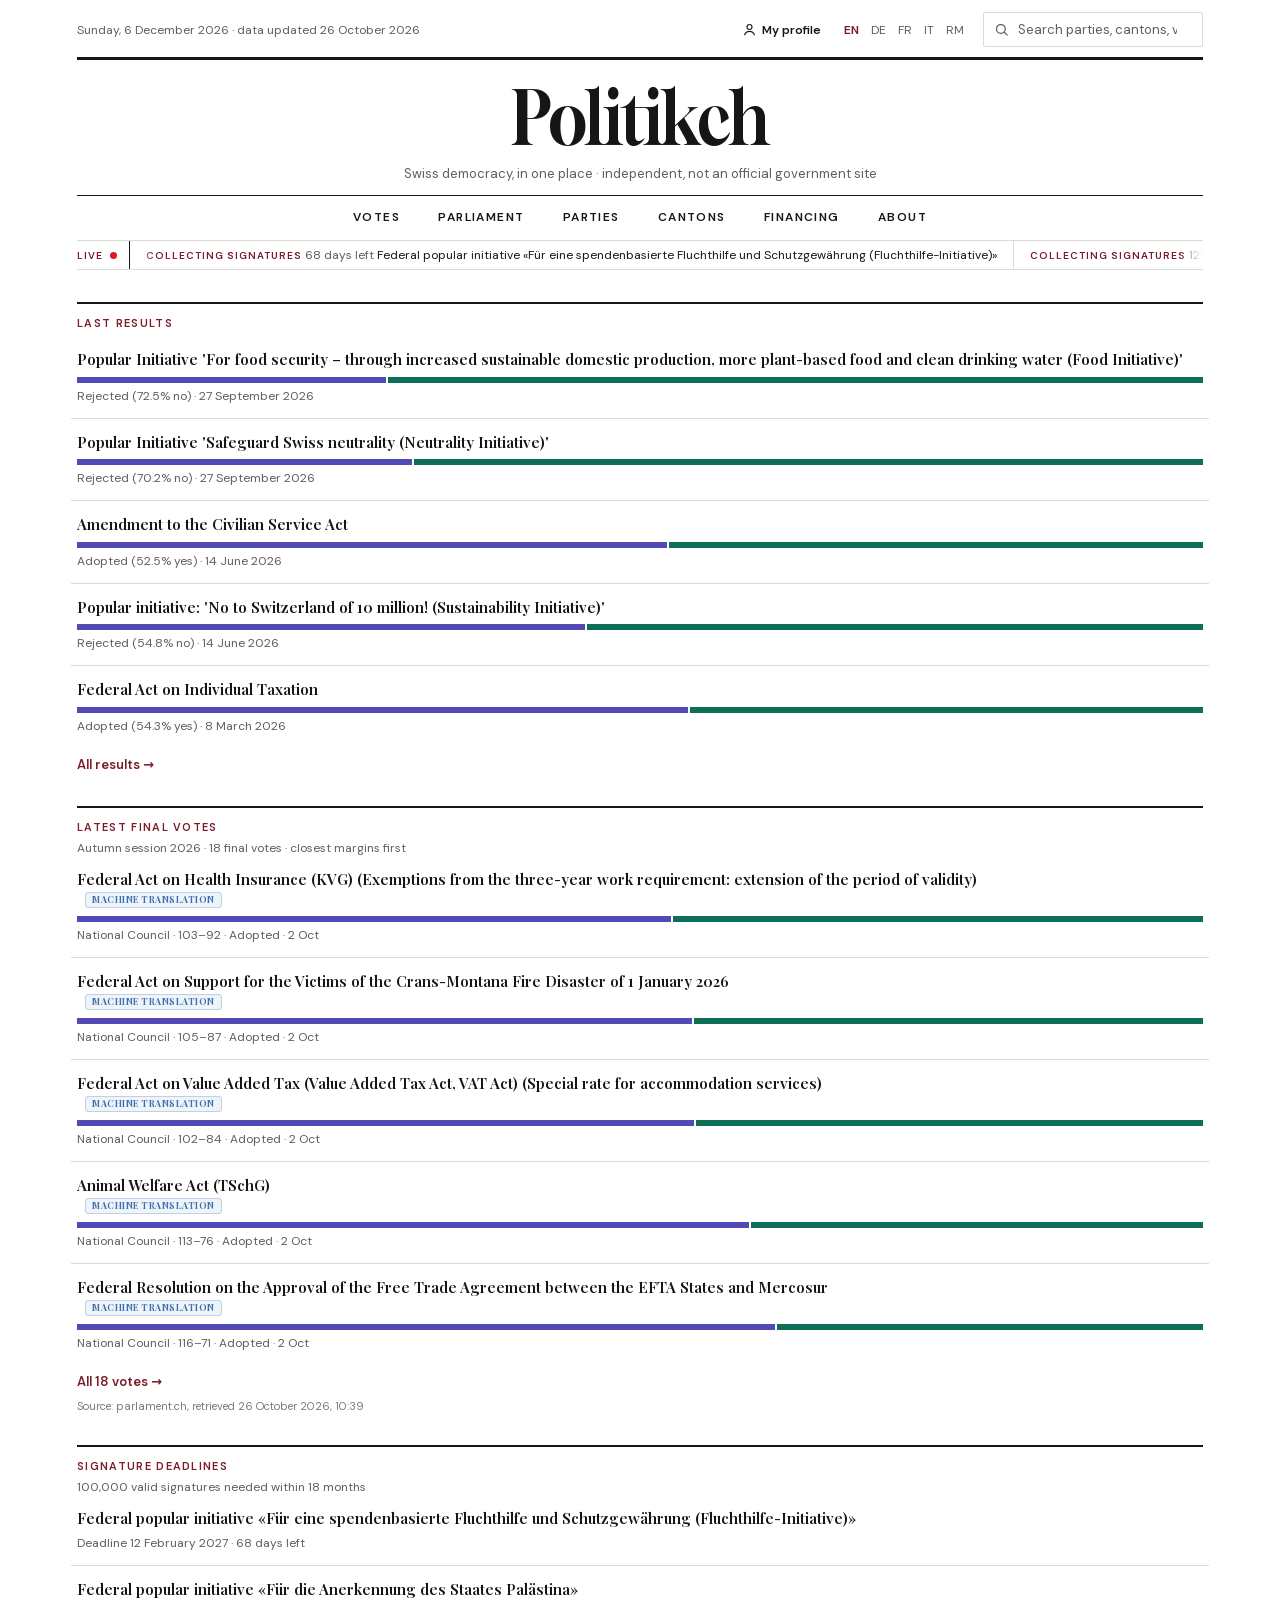
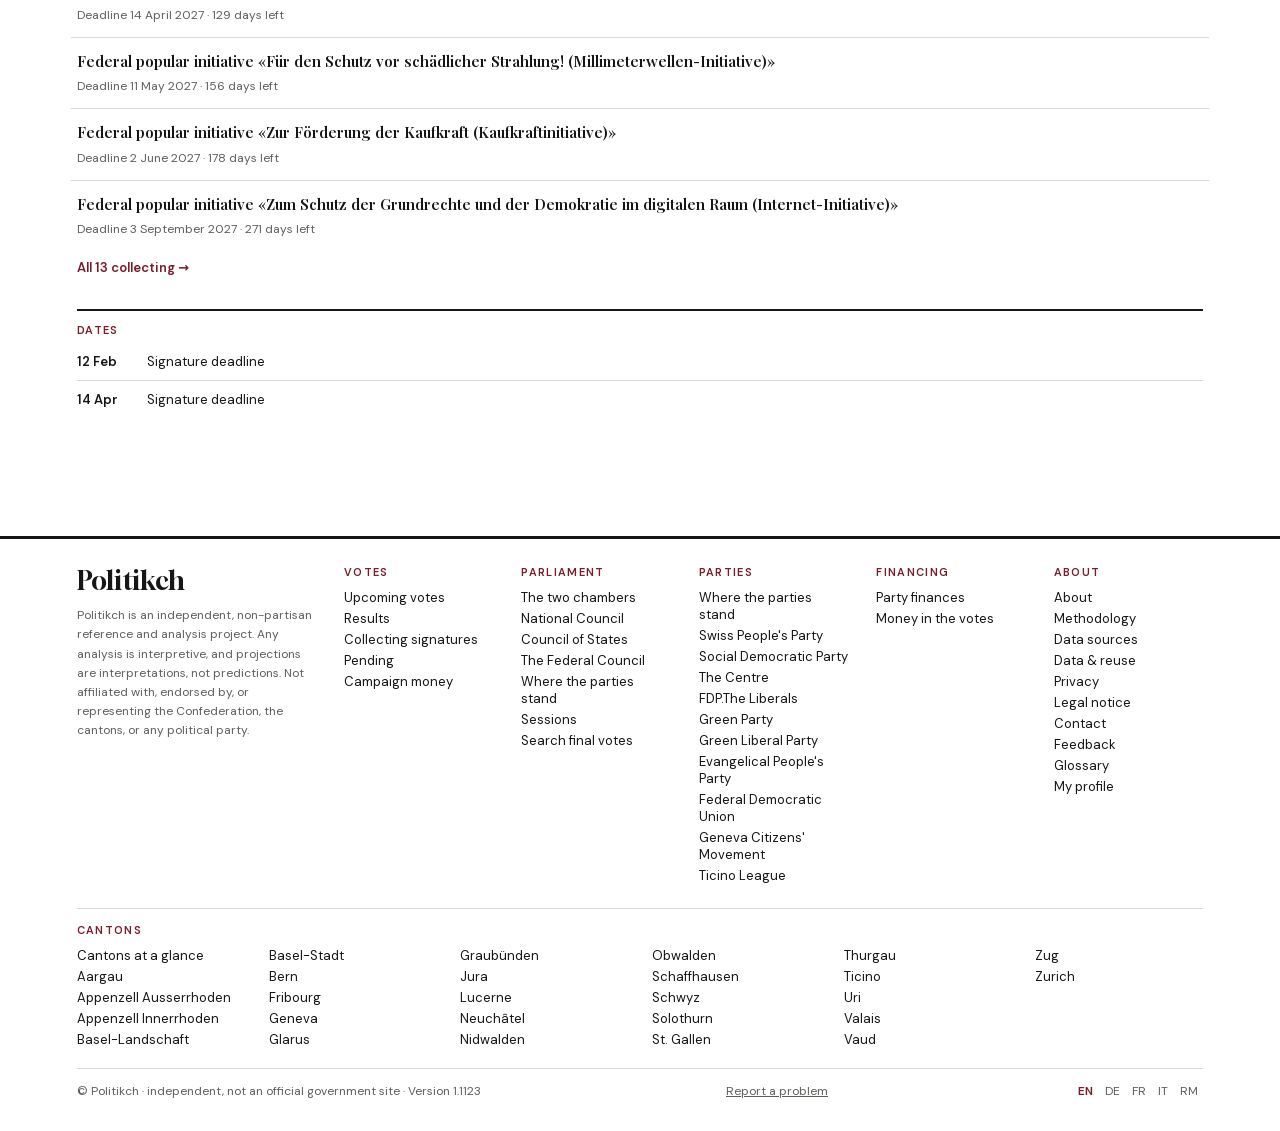
==== commit 044a41c6: "Masthead: hamburger instead of Menu +, one-line top row on tablets The full menu stays a row wheneve" ====
--- a/index.html
+++ b/index.html
@@ -38,14 +38,13 @@
     <div class="n-wrap">
       <div class="n-topline">
         <span class="n-date" id="n-date"></span>
-        <span class="n-tools"><a class="n-acct" id="n-acct" href="#/profile"><svg viewBox="0 0 24 24" aria-hidden="true"><circle cx="12" cy="8" r="4"/><path d="M4 21c1.5-4 4.5-6 8-6s6.5 2 8 6"/></svg><span id="n-acct-t">My profile</span></a><span class="n-langs" id="n-langs" role="group" aria-label="Language"></span><span class="n-search" id="n-search"></span></span>
+        <span class="n-tools"><button type="button" class="n-menu-btn" id="n-menu-btn" aria-expanded="false" aria-controls="n-menu"><svg viewBox="0 0 24 24" aria-hidden="true"><path d="M3 6h18M3 12h18M3 18h18"/></svg></button><a class="n-acct" id="n-acct" href="#/profile"><svg viewBox="0 0 24 24" aria-hidden="true"><circle cx="12" cy="8" r="4"/><path d="M4 21c1.5-4 4.5-6 8-6s6.5 2 8 6"/></svg><span id="n-acct-t">My profile</span></a><span class="n-langs" id="n-langs" role="group" aria-label="Language"></span><span class="n-search" id="n-search"></span></span>
       </div>
       <div class="n-mast">
         <a class="n-name" href="#/" data-home><span class="n-name-text">Politikch</span></a>
         <p class="n-tag" id="n-tag"></p>
       </div>
       <div class="n-nav" id="n-nav" role="navigation" aria-label="Main">
-        <button type="button" class="n-menu-btn" id="n-menu-btn" aria-expanded="false" aria-controls="n-menu">Menu</button>
         <ul class="n-menu" id="n-menu"></ul>
       </div>
       <div class="n-ticker" id="n-ticker" role="region" aria-label="Live"></div>
--- a/css/fonts.css
+++ b/css/fonts.css
@@ -66,6 +66,22 @@
   unicode-range: U+0000-00FF, U+0131, U+0152-0153, U+02BB-02BC, U+02C6, U+02DA, U+02DC, U+0304, U+0308, U+0329, U+2000-206F, U+20AC, U+2122, U+2191, U+2193, U+2212, U+2215, U+FEFF, U+FFFD;
 }
 @font-face {
+  font-family: 'Gloock';
+  font-style: normal;
+  font-weight: 400;
+  font-display: swap;
+  src: url(../fonts/gloock-400-latin-ext.woff2) format('woff2');
+  unicode-range: U+0100-02BA, U+02BD-02C5, U+02C7-02CC, U+02CE-02D7, U+02DD-02FF, U+0304, U+0308, U+0329, U+1D00-1DBF, U+1E00-1E9F, U+1EF2-1EFF, U+2020, U+20A0-20AB, U+20AD-20C0, U+2113, U+2C60-2C7F, U+A720-A7FF;
+}
+@font-face {
+  font-family: 'Gloock';
+  font-style: normal;
+  font-weight: 400;
+  font-display: swap;
+  src: url(../fonts/gloock-400-latin.woff2) format('woff2');
+  unicode-range: U+0000-00FF, U+0131, U+0152-0153, U+02BB-02BC, U+02C6, U+02DA, U+02DC, U+0304, U+0308, U+0329, U+2000-206F, U+20AC, U+2122, U+2191, U+2193, U+2212, U+2215, U+FEFF, U+FFFD;
+}
+@font-face {
   font-family: 'Playfair Display';
   font-style: normal;
   font-weight: 400;
--- a/css/news.css
+++ b/css/news.css
@@ -3,7 +3,7 @@
    Everything is scoped under html[data-design="1.1"], so design 1.0
    (css/styles.css) is untouched when it is selected in the admin tool.
    Fonts and sizes come from js/site-settings.js via js/design.js
-   (--n-serif, --n-sans, --n-left/centre/right, --n-gutter, --n-sectionGap,
+   (--n-serif, --n-sans, --n-left/centre/right as the admin's column widths, --n-gutter, --n-sectionGap,
    --n-maxWidth, --n-rule, --n-baseSize).
    ============================================================ */
 
@@ -14,6 +14,7 @@
 html[data-design="1.1"] #home-content { display: none !important; }
 
 html[data-design="1.1"] {
+  --n-side: clamp(28px, 6vw, 130px);
   --n-accent: #7A1C2A; --n-accent-dark: #5e1520; --n-ink: #161616; --n-mid: #5f5e5a; --n-muted: #7d7a72;
   --n-rule-c: #dcdad3; --n-hover: #f6f4f0; --n-live: #E0162B;
   /* 1.0 tokens re-pointed, so the existing subpages take the 1.1 look */
@@ -24,22 +25,22 @@
 html[data-design="1.1"] body { background: #fff; font-family: var(--n-sans); font-size: var(--n-baseSize); color: var(--n-ink); }
 :where(html[data-design="1.1"]) a { color: inherit; }
 
-.n-wrap { max-width: var(--n-maxWidth, 1320px); margin: 0 auto; padding: 0 28px; }
+.n-wrap { max-width: var(--n-maxWidth, 1320px); margin: 0 auto; padding: 0 var(--n-side); }
 
 /* ---- masthead ---- */
-.n-topline { display: flex; justify-content: space-between; align-items: center; gap: 16px; font-size: 12px; color: var(--n-mid); padding: 10px 0 8px; }
+.n-topline { display: flex; justify-content: space-between; align-items: center; gap: 16px; font-size: 12px; color: var(--n-mid); padding: 12px 0 10px; }
 .n-tools { display: flex; align-items: center; gap: 14px; }
 .n-langs { display: inline-flex; gap: 2px; }
 .n-lang { background: none; border: 0; font: inherit; font-size: 12px; color: var(--n-mid); padding: 2px 5px; cursor: pointer; }
 .n-lang:hover { color: var(--n-accent); text-decoration: underline; }
 .n-lang.on { color: var(--n-accent); font-weight: 700; }
 .n-mast { border-top: 3px solid var(--n-ink); border-bottom: 1px solid var(--n-ink); text-align: center; padding: var(--n-mastPad, 18px) 0 calc(var(--n-mastPad, 18px) * 0.67); }
-.n-name { font-family: var(--n-serif); font-size: min(var(--n-titleSize, 58px), 12vw); line-height: 1; letter-spacing: -0.5px; display: inline-flex; align-items: center; gap: 0.24em; text-decoration: none; color: var(--n-ink); }
+.n-name { font-family: 'Gloock', var(--n-serif); font-weight: 400; font-size: min(var(--n-titleSize, 58px), 12vw); line-height: 1; letter-spacing: -0.5px; display: inline-flex; align-items: center; gap: 0.24em; text-decoration: none; color: var(--n-ink); }
 /* Title height / width from the admin: stretched with a transform; the extra
    height is added as margin here, the extra width by fitTitle() in news.js. */
 .n-name-text { display: inline-block; transform: scale(var(--n-titleSX, 1), var(--n-titleSY, 1)); transform-origin: left center;
   margin-block: calc((var(--n-titleSY, 1) - 1) * 0.5em); }
-.n-tag { font-size: 13px; color: var(--n-mid); margin-top: 8px; }
+.n-tag { font-size: 13px; color: var(--n-mid); margin-top: 10px; }
 
 /* search box (moved in from the 1.0 bar) */
 html[data-design="1.1"] .n-search .nav-search { position: relative; }
@@ -48,10 +49,13 @@
 
 /* ---- menu with sub-categories ---- */
 .n-nav { border-bottom: 1px solid var(--n-rule-c); position: relative; z-index: 50; }
-.n-menu-btn { display: none; }
+.n-menu-btn { display: none; flex: none; align-items: center; justify-content: center; width: 32px; height: 32px; padding: 0; background: none; border: 0; color: var(--n-ink); cursor: pointer; }
+.n-menu-btn svg { width: 20px; height: 20px; fill: none; stroke: currentColor; stroke-width: 1.8; }
+.n-menu-btn:hover { color: var(--n-accent); }
+.n-menu-btn:focus-visible { outline: 2px solid var(--n-accent); outline-offset: 1px; }
 .n-menu { list-style: none; display: flex; justify-content: center; gap: 6px; margin: 0; padding: 0; }
-.n-top { position: relative; }
-.n-cat { display: block; font-size: 12px; letter-spacing: 0.12em; text-transform: uppercase; font-weight: 600; padding: 11px 14px; border-bottom: 2px solid transparent; text-decoration: none; }
+.n-top { position: relative; flex: none; }
+.n-cat { display: block; font-size: 12px; letter-spacing: 0.12em; text-transform: uppercase; font-weight: 600; white-space: nowrap; padding: 13px 16px; border-bottom: 2px solid transparent; text-decoration: none; }
 .n-top:hover > .n-cat, .n-top:focus-within > .n-cat { color: var(--n-accent); border-bottom-color: var(--n-accent); }
 .n-sub { position: absolute; top: 100%; left: 50%; transform: translateX(-50%); min-width: 240px; background: #fff; border-top: 2px solid var(--n-ink);
   box-shadow: 0 10px 24px rgba(0, 0, 0, 0.08); padding: 14px 18px 16px; visibility: hidden; opacity: 0; transition: opacity 0.15s 0.08s, visibility 0s 0.23s; text-align: left; }
@@ -67,33 +71,47 @@
 .n-live { display: inline-block; width: 7px; height: 7px; border-radius: 50%; background: var(--n-live); margin-left: 6px; vertical-align: 2px; animation: n-blink 1.2s ease-in-out infinite; }
 @keyframes n-blink { 0%, 100% { opacity: 1; } 50% { opacity: 0.15; } }
 
+/* The whole menu doesn't fit in this language (fitMenu in news.js): the hamburger
+   by the profile link opens it under the masthead instead. */
+.n-burger .n-menu-btn { display: inline-flex; }
+.n-burger .n-nav { border-bottom: 0; }
+.n-burger .n-nav.open { border-bottom: 1px solid var(--n-rule-c); }
+.n-burger .n-menu { display: none; flex-direction: column; gap: 0; padding: 4px 0 12px; }
+.n-burger .n-nav.open .n-menu { display: flex; }
+.n-burger .n-cat { padding: 10px 0 4px; border: 0; }
+.n-burger .n-sub, .n-burger .n-top:last-child .n-sub, .n-burger .n-top:nth-last-child(2) .n-sub, .n-burger .n-top:first-child .n-sub { position: static; transform: none; visibility: visible; opacity: 1; box-shadow: none; border: 0; padding: 0 0 8px; min-width: 0; }
+.n-burger .n-sub-h { display: none; }
+.n-burger .n-sub.mid, .n-burger .n-sub.wide { min-width: 0; }
+.n-burger .n-sub.mid ul, .n-burger .n-sub.wide ul { columns: 2; }
+.n-burger .n-sub li a { white-space: normal; }
+
 /* ---- live row ---- */
-.n-ticker { display: flex; align-items: stretch; border-bottom: 1px solid var(--n-rule-c); font-size: 13px; }
+.n-ticker { display: flex; align-items: stretch; border-bottom: 1px solid var(--n-rule-c); font-size: 12px; }
 .n-ticker[hidden] { display: none; }
-.n-tl { flex: none; display: flex; align-items: center; font-size: 11px; letter-spacing: 0.12em; text-transform: uppercase; font-weight: 700; color: var(--n-accent); padding: 9px 14px 9px 0; border-right: 1px solid var(--n-ink); }
+.n-tl { flex: none; display: flex; align-items: center; font-size: 10px; letter-spacing: 0.12em; text-transform: uppercase; font-weight: 700; color: var(--n-accent); padding: 6px 12px 6px 0; border-right: 1px solid var(--n-ink); }
 .n-tv { flex: 1; overflow: hidden; -webkit-mask-image: linear-gradient(90deg, transparent 0, #000 24px, #000 calc(100% - 24px), transparent); mask-image: linear-gradient(90deg, transparent 0, #000 24px, #000 calc(100% - 24px), transparent); }
 .n-tt { display: flex; width: max-content; animation: n-tick linear infinite; }
 .n-dup { display: flex; }
 .n-ticker:hover .n-tt, .n-ticker:focus-within .n-tt { animation-play-state: paused; }
 @keyframes n-tick { from { transform: translateX(0); } to { transform: translateX(-50%); } }
-.n-ti { display: block; white-space: nowrap; padding: 9px 16px; border-right: 1px solid var(--n-rule-c); text-decoration: none; }
-.n-ti b { font-size: 11px; letter-spacing: 0.1em; text-transform: uppercase; color: var(--n-accent); }
+.n-ti { display: block; white-space: nowrap; padding: 6px 16px; border-right: 1px solid var(--n-rule-c); text-decoration: none; }
+.n-ti b { font-size: 10px; letter-spacing: 0.1em; text-transform: uppercase; color: var(--n-accent); }
 .n-ti span { color: var(--n-mid); }
 .n-ti:hover, .n-ti:focus { background: var(--n-hover); color: var(--n-accent); }
 
 /* ---- flowing columns ---- */
-.n-flow { padding: 26px 0 40px; }
-.n-band { display: grid; align-items: start; grid-template-columns: minmax(calc(170px + var(--n-gutter)), var(--n-left)) minmax(calc(380px + 2 * var(--n-gutter)), var(--n-centre)) minmax(calc(170px + var(--n-gutter)), var(--n-right)); }
+.n-flow { padding: 32px 0 56px; }
+.n-band { display: grid; align-items: start; grid-template-columns: minmax(0, 3fr) minmax(0, 1fr); }
 .n-band + .n-band { margin-top: 4px; }
 .n-band.one { grid-template-columns: minmax(0, 1fr); }
 .n-col { min-width: 0; padding: 0 var(--n-gutter); align-self: stretch; }
 .n-col:first-child { padding-left: 0; } .n-col:last-child { padding-right: 0; }
-.n-col + .n-col { border-left: 1px solid var(--n-rule-c); }
+.n-col + .n-col { border-left: var(--n-rule) solid var(--n-ink); }
 .n-col.wide .n-chart { max-width: 380px; }
 .n-col.wide .n-hbars, .n-col.wide .n-bar, .n-col.wide .n-list, .n-col.wide .n-dates, .n-col.wide .n-plain, .n-col.wide .n-cleg { max-width: 640px; }
 
-.n-mod { border-top: var(--n-rule) solid var(--n-ink); padding: 10px 0 var(--n-sectionGap); }
-.n-mh { font-family: var(--n-serif); font-size: 19px; font-weight: 600; line-height: 1.25; margin: 0 0 8px; }
+.n-mod { border-top: var(--n-rule) solid var(--n-ink); padding: 12px 0 var(--n-sectionGap); }
+.n-mh { font-family: var(--n-serif); font-size: 19px; font-weight: 600; line-height: 1.25; margin: 0 0 10px; }
 .n-mh a, .n-hl a { text-decoration: none; }
 .n-mh a:hover, .n-hl a:hover, .n-list h4 a:hover { color: var(--n-accent); text-decoration: underline; text-decoration-thickness: 1px; text-underline-offset: 3px; }
 .n-mt { margin-top: 20px; }
@@ -117,13 +135,13 @@
 .n-more:hover, .n-src a:hover, .n-rule-note a:hover { text-decoration: underline; }
 
 .n-list { list-style: none; margin: 0; padding: 0; }
-.n-list li { border-top: 1px solid var(--n-rule-c); padding: 10px 6px; margin: 0 -6px; }
+.n-list li { border-top: 1px solid var(--n-rule-c); padding: 14px 6px; margin: 0 -6px; }
 .n-list li:first-child { border-top: none; }
 .n-row { cursor: pointer; transition: background 0.15s; }
 .n-row:hover { background: var(--n-hover); }
-.n-list h4, .n-plain li { font-family: var(--n-serif); font-size: 15px; font-weight: 600; line-height: 1.3; margin: 0 0 5px; }
+.n-list h4, .n-plain li { font-family: var(--n-serif); font-size: 15px; font-weight: 600; line-height: 1.3; margin: 0 0 7px; }
 .n-list h4 a { text-decoration: none; }
-.n-clamp { display: -webkit-box; -webkit-line-clamp: 3; -webkit-box-orient: vertical; overflow: hidden; }
+.n-clamp { display: -webkit-box; -webkit-line-clamp: 2; -webkit-box-orient: vertical; overflow: hidden; }
 .n-bar { display: flex; height: 6px; gap: 2px; margin: 4px 0 5px; text-decoration: none; }
 .n-bar.tall { height: 26px; }
 .n-bar > span { transition: opacity 0.15s, filter 0.15s; }
@@ -132,16 +150,18 @@
 .n-dates { list-style: none; margin: 0; padding: 0; }
 .n-dates li { border-top: 1px solid var(--n-rule-c); }
 .n-dates li:first-child { border: none; }
-.n-dates a { display: grid; grid-template-columns: 62px 1fr; gap: 8px; font-size: 13px; padding: 7px 6px; margin: 0 -6px; text-decoration: none; }
+.n-dates a { display: grid; grid-template-columns: 62px 1fr; gap: 8px; font-size: 13px; padding: 10px 6px; margin: 0 -6px; text-decoration: none; }
 .n-dates a:hover { background: var(--n-hover); color: var(--n-accent); }
 
 /* ---- stories ---- */
-.n-story { border-top: var(--n-rule) solid var(--n-ink); padding: 12px 0 0; }
+.n-story { border-top: var(--n-rule) solid var(--n-ink); padding: 16px 0 36px; display: flex; flex-direction: column; }
 .n-story.lead { border-top: none; padding-top: 0; }
-.n-part.end { padding-bottom: 38px; }
+/* One column by default: title, image, money, Parliament. Side by side further down. */
+.n-story-l, .n-story-r { display: contents; }
+.n-story-head { order: 1; } .n-story-img { order: 2; } .n-story-data { order: 3; } .n-story-parl { order: 4; } .n-story-more { order: 5; }
 .n-kicker { font-size: 12px; letter-spacing: 0.1em; text-transform: uppercase; font-weight: 700; color: var(--n-accent); }
 .n-dim { color: var(--n-mid); }
-.n-hl { font-family: var(--n-serif); font-size: 32px; line-height: 1.12; font-weight: 700; margin: 6px 0 14px; }
+.n-hl { font-family: var(--n-serif); font-size: 32px; line-height: 1.12; font-weight: 700; margin: 8px 0 16px; overflow-wrap: break-word; hyphens: auto; }
 .n-story.lead .n-hl { font-size: 46px; letter-spacing: -0.5px; }
 .n-hl.long { font-size: 26px; } .n-story.lead .n-hl.long { font-size: 34px; letter-spacing: 0; }
 .n-photo { margin: 0 0 18px; }
@@ -150,8 +170,8 @@
 .n-ph { display: flex; align-items: center; justify-content: center; }
 .n-ph-mark { font-family: var(--n-serif); font-size: 28px; color: var(--n-ink); opacity: 0.16; }
 .n-photo figcaption { font-size: 11px; color: var(--n-muted); margin-top: 5px; }
-.n-fig { border-top: 1px solid var(--n-rule-c); padding: 14px 0 18px; }
-.n-ft { font-family: var(--n-serif); font-size: 18px; font-weight: 600; margin: 0 0 10px; }
+.n-fig { border-top: 1px solid var(--n-rule-c); padding: 18px 0 22px; }
+.n-ft { font-family: var(--n-serif); font-size: 18px; font-weight: 600; margin: 0 0 12px; }
 .n-split { display: flex; justify-content: space-between; gap: 12px; }
 .n-split > * { transition: opacity 0.15s; }
 .n-right { text-align: right; }
@@ -224,7 +244,7 @@
 /* ---- footer ---- */
 #news-footer { border-top: 3px solid var(--n-ink); margin-top: 30px; padding: 26px 0 30px; font-size: 13px; background: #fff; color: var(--n-ink); }
 .n-fgrid { display: grid; grid-template-columns: 1.6fr repeat(5, 1fr); gap: 28px; }
-.n-fname { font-family: var(--n-serif); font-size: 26px; display: flex; align-items: center; gap: 10px; margin-bottom: 10px; text-decoration: none; }
+.n-fname { font-family: 'Gloock', var(--n-serif); font-weight: 400; font-size: 26px; display: flex; align-items: center; gap: 10px; margin-bottom: 10px; text-decoration: none; }
 .n-fabout p { color: var(--n-mid); font-size: 12px; line-height: 1.6; }
 #news-footer h5 { font-size: 11px; letter-spacing: 0.12em; text-transform: uppercase; color: var(--n-accent); margin: 0 0 8px; }
 #news-footer ul { list-style: none; margin: 0; padding: 0; }
@@ -251,6 +271,38 @@
   .n-hbars a { grid-template-columns: 40px 1fr 66px; }
   .n-bar.labelled > span { font-size: 10px; padding: 0 4px; }
   .n-dates a { grid-template-columns: 50px 1fr; }
+}
+
+/* ---- the side column gets more air than the shared lists ---- */
+.n-col-l .n-list li { padding-top: 20px; padding-bottom: 20px; }
+.n-col-l .n-dates a { padding-top: 14px; padding-bottom: 14px; }
+.n-col-l .n-mod { padding-bottom: 44px; }
+
+/* ---- a story, once the main column has room: title and Parliament's vote
+   beside the image, the rest under the image (--n-story-cols set in news.js) ---- */
+@container (min-width: 760px) {
+  .n-story { display: grid; grid-template-columns: var(--n-story-cols, minmax(0, 1fr) minmax(0, 2fr)); }
+  .n-story-l, .n-story-r { display: block; }
+  .n-story-l { container: story-l / inline-size; padding-right: 28px; }
+  .n-story-r { container-type: inline-size; padding-left: 28px; border-left: 1px solid var(--n-rule-c); }
+  /* The left side fills the height of the image and money beside it, with its
+     source line at the bottom. */
+  .n-story-l { display: flex; flex-direction: column; gap: 10px; }
+}
+/* Inside the left side its own width is what container queries see. */
+@container story-l (min-width: 200px) {
+  .n-story .n-hl { font-size: 26px; } .n-story.lead .n-hl { font-size: 30px; }
+  .n-story .n-hl.long { font-size: 21px; } .n-story.lead .n-hl.long { font-size: 24px; }
+  .n-story-parl, .n-story-parl .n-fig { flex: 1; display: flex; flex-direction: column; }
+  .n-story-parl .n-fig { padding: 20px 0 0; }
+  .n-story-parl .n-k { font-size: 10px; margin-bottom: 8px; }
+  .n-story-parl .n-ft { font-size: 15px; line-height: 1.3; margin-bottom: 16px; }
+  .n-story-parl .n-parl { display: flex; flex-direction: column; gap: 16px; padding-bottom: 16px; }
+  .n-story-parl .n-tally { gap: 6px 12px; font-size: 12px; margin-bottom: 12px; }
+  .n-story-parl .n-tally b { font-size: 20px; }
+  .n-story-parl .n-legend { font-size: 11px; }
+  .n-story-parl .n-src { font-size: 10px; margin-top: auto; }
+  .n-story-head .n-kicker { font-size: 11px; }
 }
 
 /* ---- canton spotlight page ---- */
@@ -309,7 +361,7 @@
   background: #fff; color: var(--n-ink); padding: 26px 0 22px; border-bottom: 1px solid var(--n-rule-c);
 }
 html[data-design="1.1"] .canton-hero::before { display: none; }
-html[data-design="1.1"] .canton-hero .subpage-inner, html[data-design="1.1"] .party-hero .subpage-inner { max-width: var(--n-maxWidth); padding: 0 28px; }
+html[data-design="1.1"] .canton-hero .subpage-inner, html[data-design="1.1"] .party-hero .subpage-inner { max-width: var(--n-maxWidth); padding: 0 var(--n-side); }
 html[data-design="1.1"] .party-hero { padding: 26px 0 30px; border-bottom: 1px solid var(--n-rule-c); }
 html[data-design="1.1"] .canton-title, html[data-design="1.1"] .party-name-large { color: var(--n-ink); letter-spacing: -0.5px; }
 html[data-design="1.1"] .canton-capital { color: var(--n-mid); }
@@ -455,23 +507,16 @@
 /* ---- phones and small tablets ---- */
 @media (max-width: 900px) {
   .n-wrap { padding: 0 16px; }
-  .n-topline { flex-wrap: wrap; }
-  .n-date { width: 100%; }
-  .n-tools { width: 100%; justify-content: space-between; }
-  html[data-design="1.1"] .n-search .nav-search-input { width: 100%; min-width: 0; }
-  .n-search { flex: 1; min-width: 0; max-width: 60%; }
+  /* One line while it all fits; the date takes its own line when it doesn't. */
+  .n-topline { flex-wrap: wrap; gap: 8px 16px; }
+  .n-tools { flex: 1 1 320px; min-width: 0; justify-content: flex-end; gap: 10px; }
+  html[data-design="1.1"] .n-search .nav-search { flex: 1 1 auto; }
+  html[data-design="1.1"] .n-search .nav-search, html[data-design="1.1"] .n-search .nav-search-input { width: 100%; max-width: none; min-width: 0; }
+  .n-search { flex: 1 1 150px; min-width: 0; max-width: 220px; }
+  /* The wide drop-down (cantons) spans the page width here, so it can't run off the edge. */
+  .n-top:has(.n-sub.wide) { position: static; }
+  .n-sub.wide { left: 0; right: 0; transform: none; min-width: 0; }
   .n-name { font-size: min(var(--n-titleSize, 58px), 11vw); }
-  .n-menu-btn { display: block; width: 100%; background: none; border: 0; font: inherit; font-size: 12px; letter-spacing: 0.12em; text-transform: uppercase; font-weight: 700; padding: 11px 0; text-align: left; cursor: pointer; color: var(--n-ink); }
-  .n-menu-btn::after { content: ' +'; }
-  .n-nav.open .n-menu-btn::after { content: ' –'; }
-  .n-menu { display: none; flex-direction: column; gap: 0; padding-bottom: 12px; }
-  .n-nav.open .n-menu { display: flex; }
-  .n-cat { padding: 10px 0 4px; border: 0; }
-  .n-sub, .n-top:last-child .n-sub, .n-top:nth-last-child(2) .n-sub, .n-top:first-child .n-sub { position: static; transform: none; visibility: visible; opacity: 1; box-shadow: none; border: 0; padding: 0 0 8px; min-width: 0; }
-  .n-sub-h { display: none; }
-  .n-sub.mid, .n-sub.wide { min-width: 0; }
-  .n-sub.mid ul, .n-sub.wide ul { columns: 2; }
-  .n-sub li a { white-space: normal; }
   .n-col { padding: 0 !important; border: none !important; }
   .n-story.lead .n-hl { font-size: 32px; } .n-hl { font-size: 26px; } .n-hl.long, .n-story.lead .n-hl.long { font-size: 23px; }
   .n-parl { grid-template-columns: 1fr; } .n-big { font-size: 22px; }
@@ -504,7 +549,7 @@
 .n-rmnote-x { position: absolute; top: 6px; right: 6px; width: 32px; height: 32px; border: 0; background: none; font-size: 20px; line-height: 1; cursor: pointer; color: var(--n-ink); }
 .n-rmnote-x:hover, .n-rmnote-x:focus-visible { color: var(--n-accent); }
 
-/* ---- centre column on phones: campaign money only ---- */
+/* ---- stories on phones: campaign money only ---- */
 @media (max-width: 600px) {
   .n-no-phone { display: none; }
   /* Footer base line: the copyright/version text gets its own row on phones. */
@@ -523,6 +568,12 @@
 html[data-design="1.1"] .share-btn:hover, html[data-design="1.1"] .share-btn:focus-visible { color: var(--n-accent); border-color: var(--n-accent); }
 html[data-design="1.1"] .share-btn svg { width: 15px; height: 15px; }
 html[data-design="1.1"] .n-g > .share-btn { top: 0; }
+/* On the front page the share buttons stay out of the way until they're wanted. */
+@media (hover: hover) {
+  html[data-design="1.1"] #n-flow .share-btn { opacity: 0; transition: opacity 0.15s; }
+  html[data-design="1.1"] #n-flow [data-nshare]:hover > .share-btn,
+  html[data-design="1.1"] #n-flow [data-nshare]:focus-within > .share-btn { opacity: 1; }
+}
 .n-g { position: relative; }
 
 /* ---- proposal page: positioning from Parliament's final vote ---- */
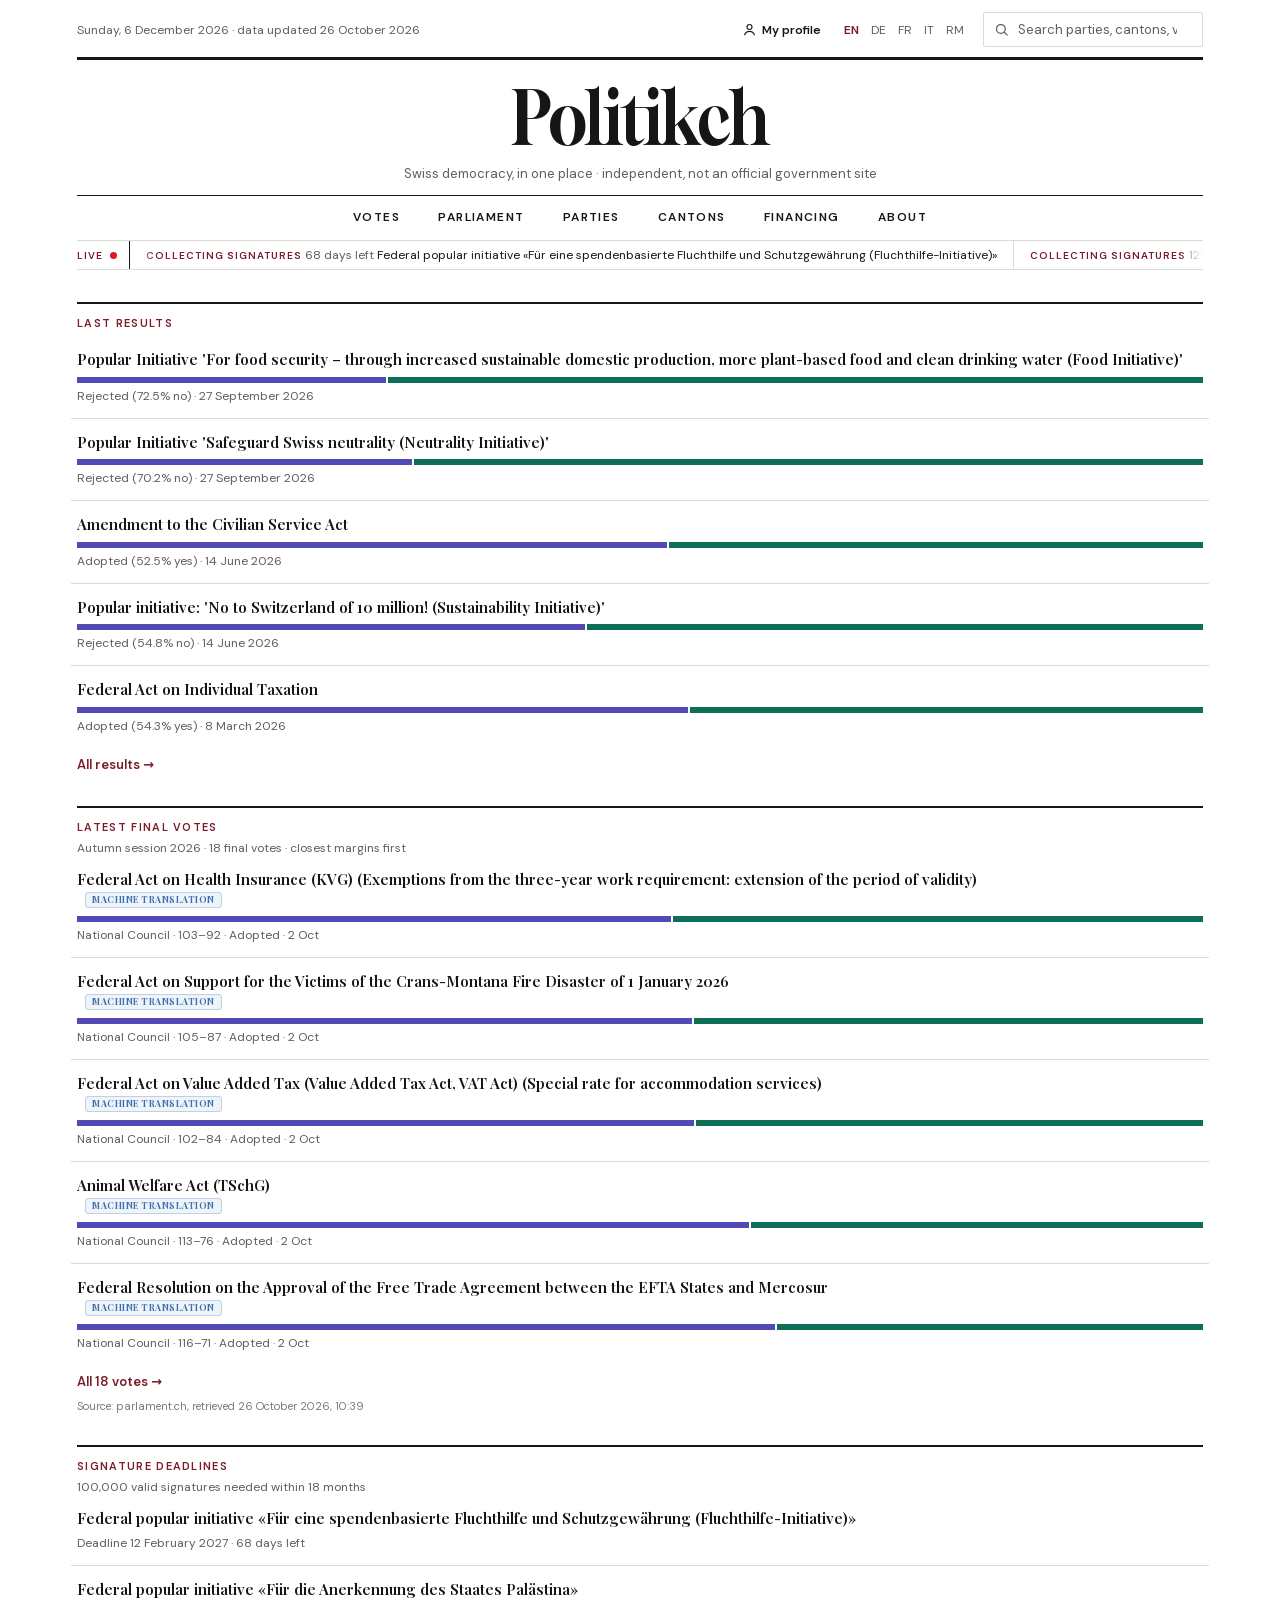
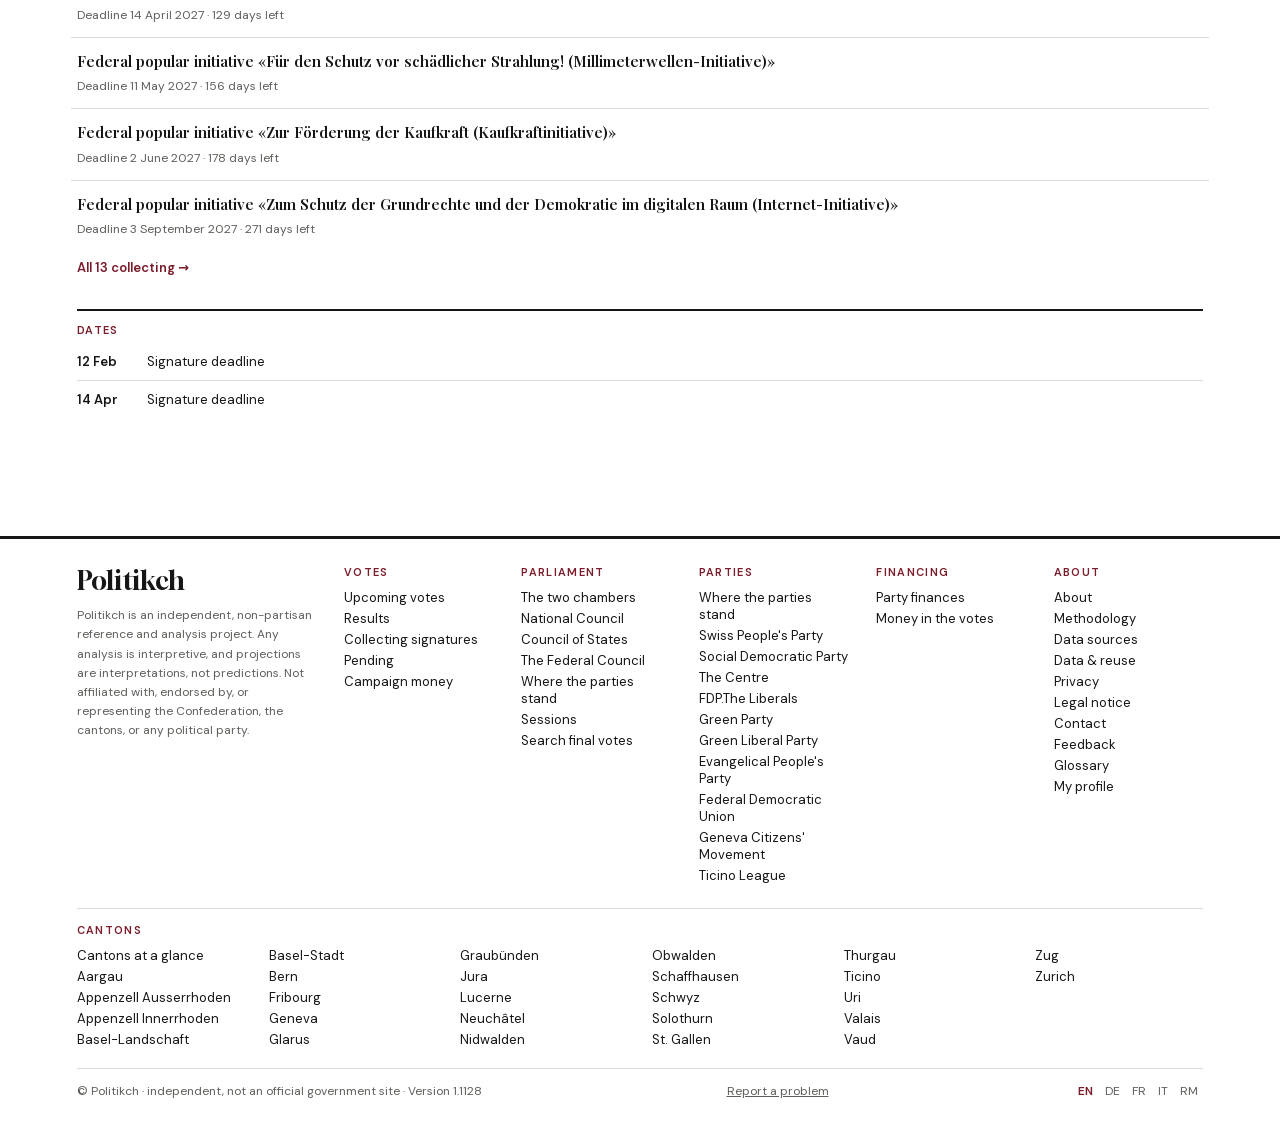
==== commit 7eb03341: "PolitikCH+ built but hidden; subpage content matches the page margins Menu button, type pages (lates" ====
--- a/index.html
+++ b/index.html
@@ -438,6 +438,17 @@
       <div class="canton-content"><div class="info-prose" id="about-content"></div></div>
     </div>
 
+    <!-- POLITIKCH+ (#/plus, #/plus/<type>, #/plus/subscription): hidden until PAID_PRODUCT_LIVE -->
+    <div id="plus-page" class="subpage">
+      <div class="canton-hero session-hero">
+        <div class="subpage-inner">
+          <button class="back-btn" data-back="" data-i18n="nav.back">Back</button>
+          <h1 class="canton-title" id="plus-title"></h1>
+        </div>
+      </div>
+      <div class="canton-content" id="plus-content"></div>
+    </div>
+
     <!-- SUBSCRIBE / COMING SOON (#/subscribe) -->
     <div id="subscribe-page" class="subpage">
       <div class="canton-hero session-hero">
--- a/css/news.css
+++ b/css/news.css
@@ -15,6 +15,7 @@
 
 html[data-design="1.1"] {
   --n-side: clamp(28px, 6vw, 130px);
+  --n-plus: #A00F50;   /* PolitikCH+ only: apart from the live dot and every party colour (ED-02) */
   --n-accent: #7A1C2A; --n-accent-dark: #5e1520; --n-ink: #161616; --n-mid: #5f5e5a; --n-muted: #7d7a72;
   --n-rule-c: #dcdad3; --n-hover: #f6f4f0; --n-live: #E0162B;
   /* 1.0 tokens re-pointed, so the existing subpages take the 1.1 look */
@@ -158,6 +159,17 @@
 .n-story.lead { border-top: none; padding-top: 0; }
 /* One column by default: title, image, money, Parliament. Side by side further down. */
 .n-story-l, .n-story-r { display: contents; }
+/* ---- PolitikCH+: a card keeps its own border, so no bar above or below it ---- */
+.n-story.n-plus-card { border: 3px solid var(--n-plus); padding: 20px; margin-bottom: 28px; }
+.n-plus-card + .n-story:not(.n-plus-card) { border-top: none; padding-top: 0; }
+.n-kicker.n-plus-k { color: var(--n-plus); }
+.n-plus-teaser { font-size: 14px; color: var(--n-mid); margin: 0 0 14px; }
+.n-plus-card .n-photo { margin: 0; }
+.n-plus-by { order: 6; margin: 12px 0 0; }
+.n-plus-list { container-type: inline-size; }
+.n-top-plus > .n-cat { color: var(--n-plus); border: 2px solid var(--n-plus); padding: 8px 12px; margin: 3px 0 0 6px; }
+.n-top-plus:hover > .n-cat, .n-top-plus:focus-within > .n-cat { color: var(--n-plus); border-color: var(--n-plus); background: var(--n-hover); }
+.n-burger .n-top-plus > .n-cat { display: inline-block; margin: 10px 0 4px; padding: 6px 10px; }
 .n-story-head { order: 1; } .n-story-img { order: 2; } .n-story-data { order: 3; } .n-story-parl { order: 4; } .n-story-more { order: 5; }
 .n-kicker { font-size: 12px; letter-spacing: 0.1em; text-transform: uppercase; font-weight: 700; color: var(--n-accent); }
 .n-dim { color: var(--n-mid); }
@@ -302,6 +314,7 @@
   .n-story-parl .n-tally b { font-size: 20px; }
   .n-story-parl .n-legend { font-size: 11px; }
   .n-story-parl .n-src { font-size: 10px; margin-top: auto; }
+  .n-plus-by { margin-top: auto; padding-top: 12px; }
   .n-story-head .n-kicker { font-size: 11px; }
 }
 
@@ -374,7 +387,7 @@
   background: none; border: 0; border-bottom: 1px solid currentColor; color: var(--n-accent); padding: 0 0 1px; margin-bottom: 22px; font-size: 13px;
 }
 html[data-design="1.1"] .back-btn::before { content: '← '; }
-html[data-design="1.1"] .canton-content { max-width: var(--n-maxWidth); padding: 34px 28px 60px; }
+html[data-design="1.1"] .canton-content { max-width: var(--n-maxWidth); padding: 34px var(--n-side) 60px; }
 html[data-design="1.1"] #ballots-slot #initiatives { padding: 0; background: none; }
 html[data-design="1.1"] #ballots-slot #initiatives .section-inner { max-width: none; padding: 0; }
 html[data-design="1.1"] #ballots-slot #initiatives .section-label,
